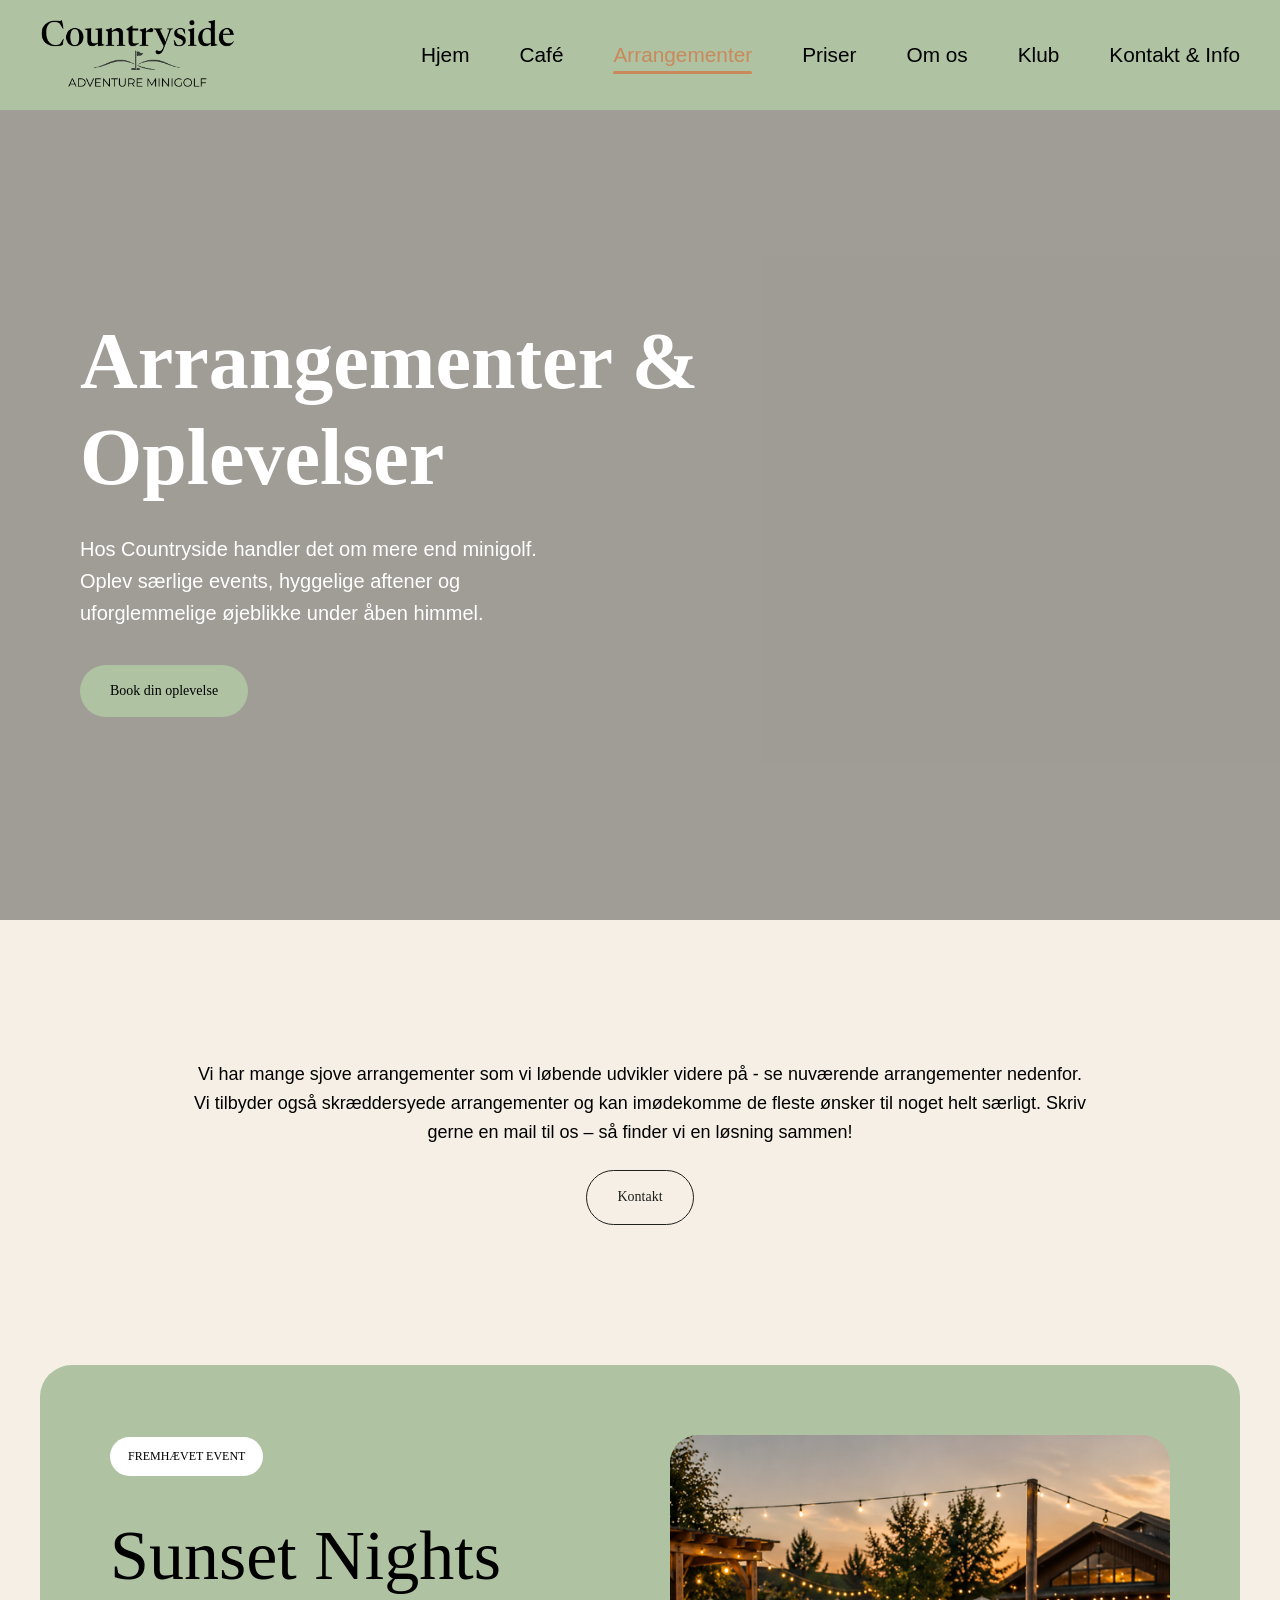
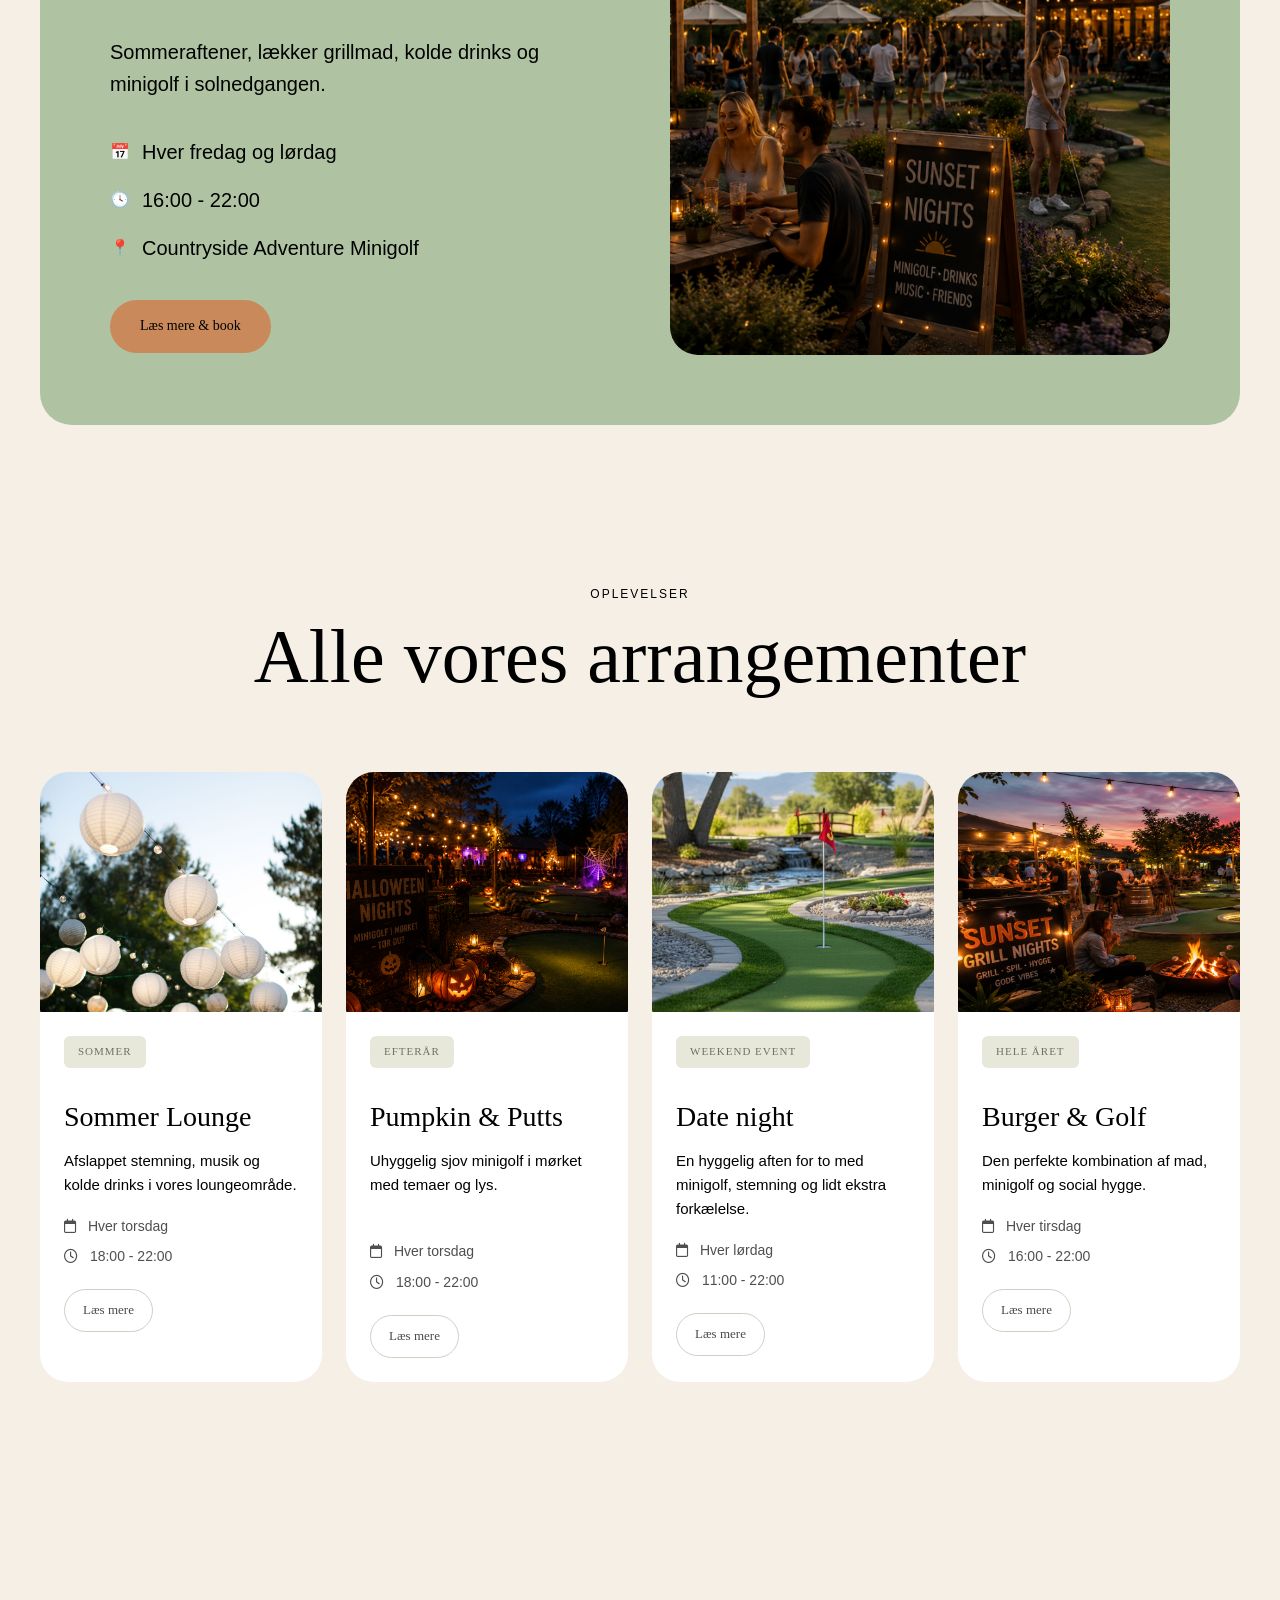
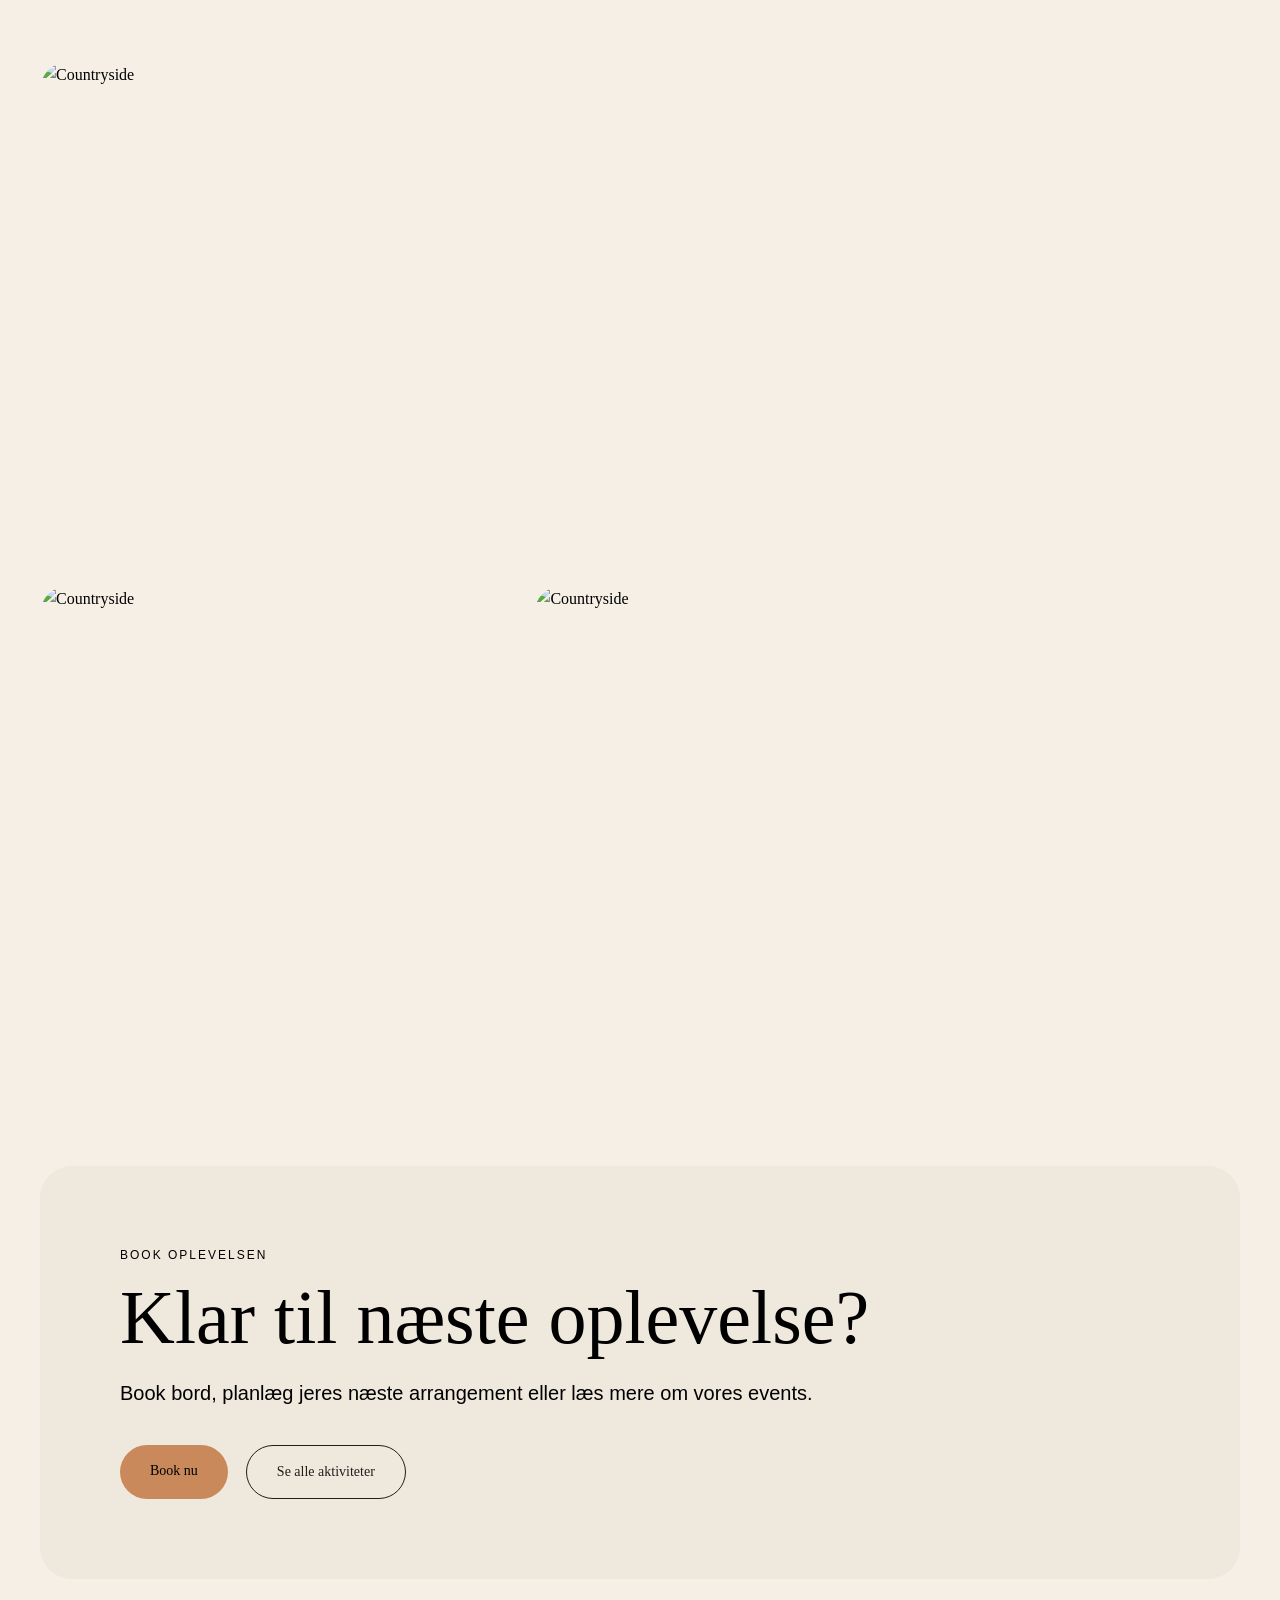
==== arrangementer.html @ be5709c2 "fikset fejl med js" ====
<!DOCTYPE html>
<html lang="da">
<head>
    <meta charset="UTF-8">
    <meta name="viewport" content="width=device-width, initial-scale=1.0">
    <meta name="robots" content="noindex, nofollow">
    <title>Arrangementer</title>

    <link rel="stylesheet" href="style.css">
    <link
            rel="stylesheet"
            href="https://cdnjs.cloudflare.com/ajax/libs/font-awesome/6.5.1/css/all.min.css">

    <link rel="preconnect" href="https://fonts.googleapis.com">
    <link rel="preconnect" href="https://fonts.gstatic.com" crossorigin>
    <link href="https://fonts.googleapis.com/css2?family=Cormorant+Garamond:wght@400;500;600;700&family=Montserrat:wght@300;400;500;600&display=swap" rel="stylesheet">
</head>

<body>

<!-- Header -->
<header class="header">

    <div class="logo">
        <a href="index.html">
            <img src="index-billeder/countrysidelogo.png" alt="logo">
        </a>
    </div>

    <nav class="nav">
        <input type="checkbox" id="menu-toggle">

        <label for="menu-toggle" class="burger">
            <span></span>
            <span></span>
            <span></span>
        </label>

        <ul class="nav-links">
            <li><a href="index.html">Hjem</a></li>
            <li><a href="#">Café</a></li>
            <li><a href="arrangementer.html">Arrangementer</a></li>
            <li><a href="#">Priser</a></li>
            <li><a href="#">Om os</a></li>
            <li><a href="#">Klub</a></li>
            <li><a href="#">Kontakt & Info</a></li>
        </ul>
    </nav>

</header>

<!-- HERO SECTION -->

<section class="hero">

    <div class="overlay"></div>

    <div class="hero-content">


        <h1>
            Arrangementer & <br>
            Oplevelser
        </h1>

        <p>
            Hos Countryside handler det om mere end minigolf. Oplev særlige events, hyggelige aftener og uforglemmelige øjeblikke under åben himmel.
        </p>

        <a href="#" class="primary-btn">
            Book din oplevelse
        </a>

    </div>

</section>

<!--INTRO TEKST - SEKTION-->

<section class="intro">

    <div class="intro-container">

        <p>
            Vi har mange sjove arrangementer som vi løbende udvikler videre på - se nuværende arrangementer nedenfor.

            Vi tilbyder også  skræddersyede arrangementer og kan imødekomme de fleste ønsker til noget helt særligt. Skriv gerne en mail til os – så finder vi en løsning sammen!
        </p>

        <a href="#" class="secondary-btn">
            Kontakt
        </a>

    </div>

</section>

<!--FREMHÆVET EVENT SUNSET NIGHT - SEKTION -->

<section class="featured-event">

    <div class="featured-text">

        <span class="badge">
            FREMHÆVET EVENT
        </span>

        <h2>Sunset Nights</h2>

        <p>
            Sommeraftener, lækker grillmad,
            kolde drinks og minigolf i solnedgangen.
        </p>

        <div class="event-info">

            <div class="info-item">
                <span>📅</span>
                <p>Hver fredag og lørdag</p>
            </div>

            <div class="info-item">
                <span>🕓</span>
                <p>16:00 - 22:00</p>
            </div>

            <div class="info-item">
                <span>📍</span>
                <p>Countryside Adventure Minigolf</p>
            </div>

        </div>

        <a href="#" class="fourth-btn">
            Læs mere & book
        </a>

    </div>


    <div class="featured-image">

        <img src="arrangementer-billeder/Fremhsunsetnightevent%20.png" alt="Sunset Nights">

    </div>

</section>

<!--ALLE VORES ARRANGEMENTER - SEKTION*-->

<section class="events">

    <div class="section-title">

        <p class="small-title">OPLEVELSER</p>

        <h2>
            Alle vores arrangementer
        </h2>

    </div>


    <div class="event-grid">


        <article class="event-card">

            <img src="arrangementer-billeder/Sommerloungeeventcard.png" alt="Sommer Lounge">

            <div class="card-content">

                <span class="event-badge">SOMMER</span>

                <h3>Sommer Lounge</h3>

                <p>
                    Afslappet stemning, musik og kolde drinks i vores loungeområde.
                </p>

                <div class="event-meta">

                    <p>
                        <i class="fa-regular fa-calendar"></i>
                        Hver torsdag
                    </p>

                    <p>
                        <i class="fa-regular fa-clock"></i>
                        18:00 - 22:00
                    </p>

                </div>

                <a href="#">Læs mere</a>

            </div>

        </article>



        <article class="event-card">

            <img src="arrangementer-billeder/Pumpkinandputtseventcard.png" alt="Pumpkin & Putts">

            <div class="card-content">

                <span class="event-badge">EFTERÅR</span>

                <h3>Pumpkin & Putts</h3>

                <p>
                    Uhyggelig sjov minigolf i mørket med temaer og lys.
                </p>

                <br>

                <div class="event-meta">

                    <p>
                        <i class="fa-regular fa-calendar"></i>
                        Hver torsdag
                    </p>

                    <p>
                        <i class="fa-regular fa-clock"></i>
                        18:00 - 22:00
                    </p>

                </div>

                <a href="#">Læs mere</a>

            </div>

        </article>



        <article class="event-card">

            <img src="arrangementer-billeder/Datenighteventcard.png" alt="Date night event">

            <div class="card-content">

                <span class="event-badge">WEEKEND EVENT</span>

                <h3>Date night</h3>

                <p>
                    En hyggelig aften for to med minigolf, stemning og lidt ekstra forkælelse.
                </p>

                <div class="event-meta">

                    <p>
                        <i class="fa-regular fa-calendar"></i>
                        Hver lørdag
                    </p>

                    <p>
                        <i class="fa-regular fa-clock"></i>
                        11:00 - 22:00
                    </p>

                </div>

                <a href="#">Læs mere</a>

            </div>

        </article>



        <article class="event-card">

            <img src="arrangementer-billeder/Burgeroggolfeventcard.png" alt="Burger & Golf">

            <div class="card-content">

                <span class="event-badge">HELE ÅRET</span>

                <h3>Burger & Golf</h3>

                <p>
                    Den perfekte kombination af mad, minigolf og social hygge.
                </p>

                <div class="event-meta">

                    <p>
                        <i class="fa-regular fa-calendar"></i>
                        Hver tirsdag
                    </p>

                    <p>
                        <i class="fa-regular fa-clock"></i>
                        16:00 - 22:00
                    </p>

                </div>

                <a href="#">Læs mere</a>

            </div>

        </article>


    </div>
</section>

<!--LILLE GALLERI MED 3 BILLEDER-->

<section class="gallery">

    <div class="gallery-top">

        <img src="arrangementer-billeder/Lillegallerinretstor.png" alt="Countryside">

    </div>

    <div class="gallery-bottom">

        <img src="arrangementer-billeder/Lillegallerinrtrelille.png" alt="Countryside">

        <img src="arrangementer-billeder/Lillegallerinrtomellem.png" alt="Countryside">

    </div>

</section>

<!--KLAR TIL NÆSTE OPLEVELSE - SEKTION-->

<section class="cta-section">

    <div class="cta-content">

        <p class="small-title">BOOK OPLEVELSEN</p>

        <h2>
            Klar til næste oplevelse?
        </h2>

        <p>
            Book bord, planlæg jeres næste arrangement eller læs mere om vores events.
        </p>

        <div class="cta-buttons">

            <a href="#" class="third-btn">
                Book nu
            </a>

            <a href="#" class="secondary-btn">
                Se alle aktiviteter
            </a>

        </div>

    </div>

</section>



<script src="js.js"></script>
</body>
</html>
---- style.css ----
* {                             /* alle elementer */
    margin: 0;                  /* nulstiller browser-defaults - fx h1 og p har ellers margin */
    padding: 0;                 /* nulstiller browser-defaults */
    box-sizing: border-box;     /* ændrer box-modellen, så width inkluderer padding og border --> gør layout forudsigelige. Konsekvens = man skal selv definere al spacing
                                men gør jeg også*/
}

body{
    background:#F5EFE6;
    color:#000000;
    line-height: 1.6;
}

p{
    font-family:'Manrope', sans-serif;
    font-size:20px;
    font-weight: 400;
}

img{
    width:100%;
    display:block;
}

h1{
    font-family:'DM Serif Display', serif;
    font-size: 64px;
    font-weight:550;
}

h2,
h3{
    font-family:'DM Serif Display', serif;
    font-weight: 500;
}









/* HEADER */

.header {
    background-color: #AFC3A2;
    height: 110px;

    display: flex;
    justify-content: space-between;
    align-items: center;

    padding: 0 40px;
}

/* LOGO */

.logo img {
    height: 70px;
    width: auto;
    display: block;
}

/* NAVIGATION */

.nav-links {
    display: flex;
    gap: 50px;

    list-style: none;
    margin: 0;
    padding: 0;
}

/* LINKS */

.nav-links a {
    position: relative;

    text-decoration: none;
    color: #000;

    font-family: 'Manrope', sans-serif;
    font-size: 1.3rem;
    font-weight: 350;

    transition: color 0.3s ease;
}

/* HOVER */

.nav-links a:hover {
    color: #C9895B;
}

/* AKTIV SIDE */

.nav-links a.active {
    color: #C9895B;
}

/* STREG UNDER AKTIV SIDE */

.nav-links a.active::after {
    content: "";

    position: absolute;
    left: 0;
    bottom: -8px;

    width: 100%;
    height: 3px;

    background-color: #C9895B;
    border-radius: 999px;
}

/* BURGER */

#menu-toggle {
    display: none;
}

.burger {
    display: none;
}








/* Index */

/* HERO VIDEO */

.hero-video {
    position: relative;
    width: 100%;
    height: 80vh;
    overflow: visible;
}

/* VIDEO */

.hero-video video {
    width: 100%;
    height: 100%;
    object-fit: cover;
    display: block;
}

/* MØRKT OVERLAY */

.hero-video::before {
    content: "";
    position: absolute;
    inset: 0;
    background: rgba(0, 0, 0, 0.30);
    z-index: 1;
}

/* TERRACOTTA STREG I BUNDEN */

.hero-video::after {            /* Opretter et usynligt element efter indholdet i .hero-video */
    content: "";                /* Pseudo-elementer virker kun hvis de har content. Her er indholdet tomt (""),
                                fordi vi bare vil bruge elementet som en farvet bjælke. */
    position: absolute;         /* Gør at elementet kan placeres præcist inde i .hero-video. Det virker fordi man har:
                                .hero-video {position: relative;}
                                Så bliver .hero-video referencepunktet */
    left: 0;                    /* Starter helt ude ved venstre kant */
    bottom: 0;                  /* Placerer elementet helt nede i bunden af .hero-video */

    width: 100%;
    height: 12px;

    background-color: #C9895B;
    z-index: 3;
}

/* TEKST PÅ VIDEO */

.hero-text {
    position: absolute;
    top: 45%;               /* Hvor langt fra toppen. 50% ville være midt på videoen */
    left: 50%;              /* Så den er centreret midt på skærmen */
    transform: translate(-50%, -50%);

    text-align: center;
    color: white;
    z-index: 2;

    max-width: 1200px;
   width: 90%;
}

.hero-text h1 {
    font-family: 'DM Serif Display', serif;
    font-size: 4rem;
    margin-bottom: 10px;
}

.hero-text p {
    font-family: 'Manrope', sans-serif;
    font-size: 1.6rem;
    line-height: 1.4;
}

/* CTA KNAPPER */

.hero-cta {
    position: absolute;
    bottom: -35px;
    left: 50%;

    transform: translateX(-50%);

    display: flex;
    gap: 80px;

    z-index: 10;
}

.cta-btn {
    background-color: #C9895B;
    color: black;

    text-decoration: none;

    padding: 15px 60px;

    border-radius: 50px;

    font-family: 'Manrope', sans-serif;
    font-size: 2rem;
    font-weight: 500;
}

.cta-btn:hover {
    background-color: #B8794D;
    transform: translateY(-3px);
}







/* MERE END BARE MINIGOLF */

.index-section1 h1{
    margin-top: 200px;
    margin-left: 100px;
    margin-right: 100px;
}

.index-section1 p{
    margin-left: 100px;
    margin-right: 100px;
    margin-bottom: 30px;

}












/* INDEX FEATURED EVENT */

.index-featured-event {
    background-color: #BDCCB0;

    width: 100%;

    display: flex;
    align-items: center;
    justify-content: space-between;

    gap: 80px;

    padding: 80px 100px;

    margin-top: 200px;
}

/* VENSTRE SIDE */

.index-event-content {
    flex: 1;
    max-width: 550px;
}

.index-event-content h2 {
    font-family: 'DM Serif Display', serif;
    font-size: 4rem;
    margin-bottom: 40px;
}

.index-event-content h3 {
    font-family: 'DM Serif Display', serif;
    font-size: 2.5rem;
    margin-bottom: 20px;
}

.index-event-content p {
    font-family: 'Manrope', sans-serif;
    font-size: 1.5rem;
    line-height: 1.5;
    margin-bottom: 40px;
}

/* INFO LISTE */

.index-event-info {
    list-style: none;
    padding: 0;
    margin-bottom: 50px;
}

.index-event-info li {
    font-family: 'Manrope', sans-serif;
    font-size: 1.3rem;
    margin-bottom: 15px;
}

/* KNAPPER */

.index-event-buttons {
    display: flex;
    gap: 30px;
}

.btn-primary {
    display: inline-block;

    padding: 16px 32px;

    background-color: #C9895B;
    color: black;

    text-decoration: none;
    font-family: 'Manrope', sans-serif;
    font-size: 1.2rem;

    border-radius: 999px;

    transition: transform 0.3s ease;
}

.btn-primary:hover {
    background-color: #B8794D;
    transform: translateY(-3px);
}

/* HØJRE SIDE */

.index-event-image {
    flex: 1;
}

.index-event-image img {
    width: 100%;
    max-width: 700px;

    border-radius: 20px;

    display: block;
}





















/* HERO - SEKTION cecilie - har rykket den herned så index er først*/

.hero{

    height:90vh;

    background-image:url('arrangementer-billeder/arrangementerheropic.png');
    background-size:cover;
    background-position:center;

    position:relative;

    display:flex;
    align-items:center;

    padding:0 80px;
}

.overlay{

    position:absolute;
    inset:0;

    background:rgba(0,0,0,0.35);
}

.hero-content{

    position:relative;
    z-index:2;

    max-width:700px;

    color:white;
}

.eyebrow{

    font-size:12px;
    letter-spacing:2px;

    margin-bottom:18px;
}

.hero h1{

    font-size:80px;

    line-height:1.20;

    margin-bottom:28px;
}

.hero p{

    max-width:480px;

    margin-bottom:36px;
}


/* BUTTONS */

.primary-btn,
.secondary-btn,
.third-btn,
.fourth-btn{

    display:inline-block;

    padding:15px 30px;

    border-radius:999px;

    text-decoration:none;

    transition:0.3s ease;

    font-size:14px;
}

.primary-btn{

    background: #AFC3A2;
    color:black;
}

.secondary-btn{

    border:1px solid #1F1F1B;
    color:#1F1F1B;
}

.third-btn{
    background: #C9895B;
    color:black;
}

.fourth-btn{
    background: #C9895B;
    color:black;
}



/* INTRO TEKST - SEKTION */

.intro{

    padding:140px 20px;
}

.intro-container{

    max-width:900px;

    margin:auto;

    text-align:center;
}

.intro p{

    margin-bottom:24px;

    font-size:18px;
}


/*FREMHÆVET EVENT SUNSET NIGHT - SEKTION */

.featured-event{

    background:#AFC3A2;

    margin:0 40px;

    padding:70px;

    border-radius:32px;

    display:grid;

    grid-template-columns:1fr 1fr;

    gap:60px;

    align-items:center;
}



.badge{

    display:inline-block;

    background:white;

    padding:10px 18px;

    border-radius:999px;

    font-size:12px;

    margin-bottom:24px;
}



.featured-text h2{

    font-size:70px;

    margin-bottom:24px;
}



.event-info{

    margin:36px 0;
}



.info-item{

    display:flex;

    align-items:center;

    gap:12px;

    margin-bottom:16px;
}



.featured-image img{

    width:100%;

    height:520px;

    object-fit:cover;

    border-radius:28px;
}

.events{

    padding:160px 40px;
}



/* OVERSKRIFT */

.section-title{

    text-align:center;

    margin-bottom:80px;
}



.small-title{

    font-size:12px;

    letter-spacing:2px;

    margin-bottom:16px;
}



.section-title h2{

    font-size:76px;

    line-height:0.95;
}



/* GRID */

.event-grid{

    display:grid;

    grid-template-columns:repeat(4,1fr);

    gap:24px;
}



/* CARDS */

.event-card{

    background:white;

    border-radius:28px;

    overflow:hidden;
}



/* BILLEDER */

.event-card img{

    width:100%;

    height:240px;

    object-fit:cover;
}



/* INDHOLD */

.card-content{

    padding:24px;
}



/* BADGES */

.event-badge{

    display:inline-block;

    padding:7px 14px;

    background:#E7E8DA;

    border-radius:6px;

    font-size:11px;

    letter-spacing:1px;

    margin-bottom:18px;

    color:#6E735F;
}



/* TITLER */

.card-content h3{

    font-size:28px;

    line-height:1.1;

    margin:16px 0;
}



/* TEKST */

.card-content p{

    font-size:15px;

    line-height:1.6;

    margin-bottom:18px;
}



/* INFO */

.event-meta{

    margin-bottom:22px;
}



.event-meta p{

    font-size:14px;

    margin-bottom:8px;

    color:#4F4F4F;
}



.event-meta i{

    margin-right:8px;
}



/* KNAP */

.card-content a{

    display:inline-block;

    padding:10px 18px;

    border:1px solid #d3cdc3;

    border-radius:999px;

    text-decoration:none;

    color:#4a4a4a;

    font-size:13px;
}


/*LILLE GALLERI MED 3 BILLEDER*/

.gallery{

    padding:120px 40px;
}

.gallery-top img{

    width:100%;

    height:500px;

    object-fit:cover;

    border-radius:28px;
}

.gallery-bottom{

    display:grid;

    grid-template-columns:0.8fr 1.2fr;

    gap:24px;

    margin-top:24px;
}

.gallery-bottom img{

    width:100%;

    height:320px;

    object-fit:cover;

    border-radius:28px;
}

/* CTA */

.cta-section{

    padding:140px 40px;
}

.cta-content{

    background:#EFE8DD;

    border-radius:32px;

    padding:80px;
}

.cta-content h2{

    font-size:76px;

    line-height:0.95;

    margin-bottom:24px;
}

.cta-buttons{

    display:flex;

    gap:18px;

    margin-top:36px;
}


/* RESPONSIVE */

@media(max-width:1100px){

    .event-grid{

        grid-template-columns:repeat(2,1fr);
    }

    .featured-event{

        grid-template-columns:1fr;
    }

    .hero h1,
    .section-title h2,
    .cta-content h2{

        font-size:60px;
    }

}

@media(max-width:700px){

    .hero{

        padding:0 30px;
    }

    .hero h1,
    .section-title h2,
    .cta-content h2,
    .featured-text h2{

        font-size:44px;
    }

    .event-grid{

        grid-template-columns:1fr;
    }

    .featured-event,
    .cta-content{

        padding:40px 30px;
    }

}
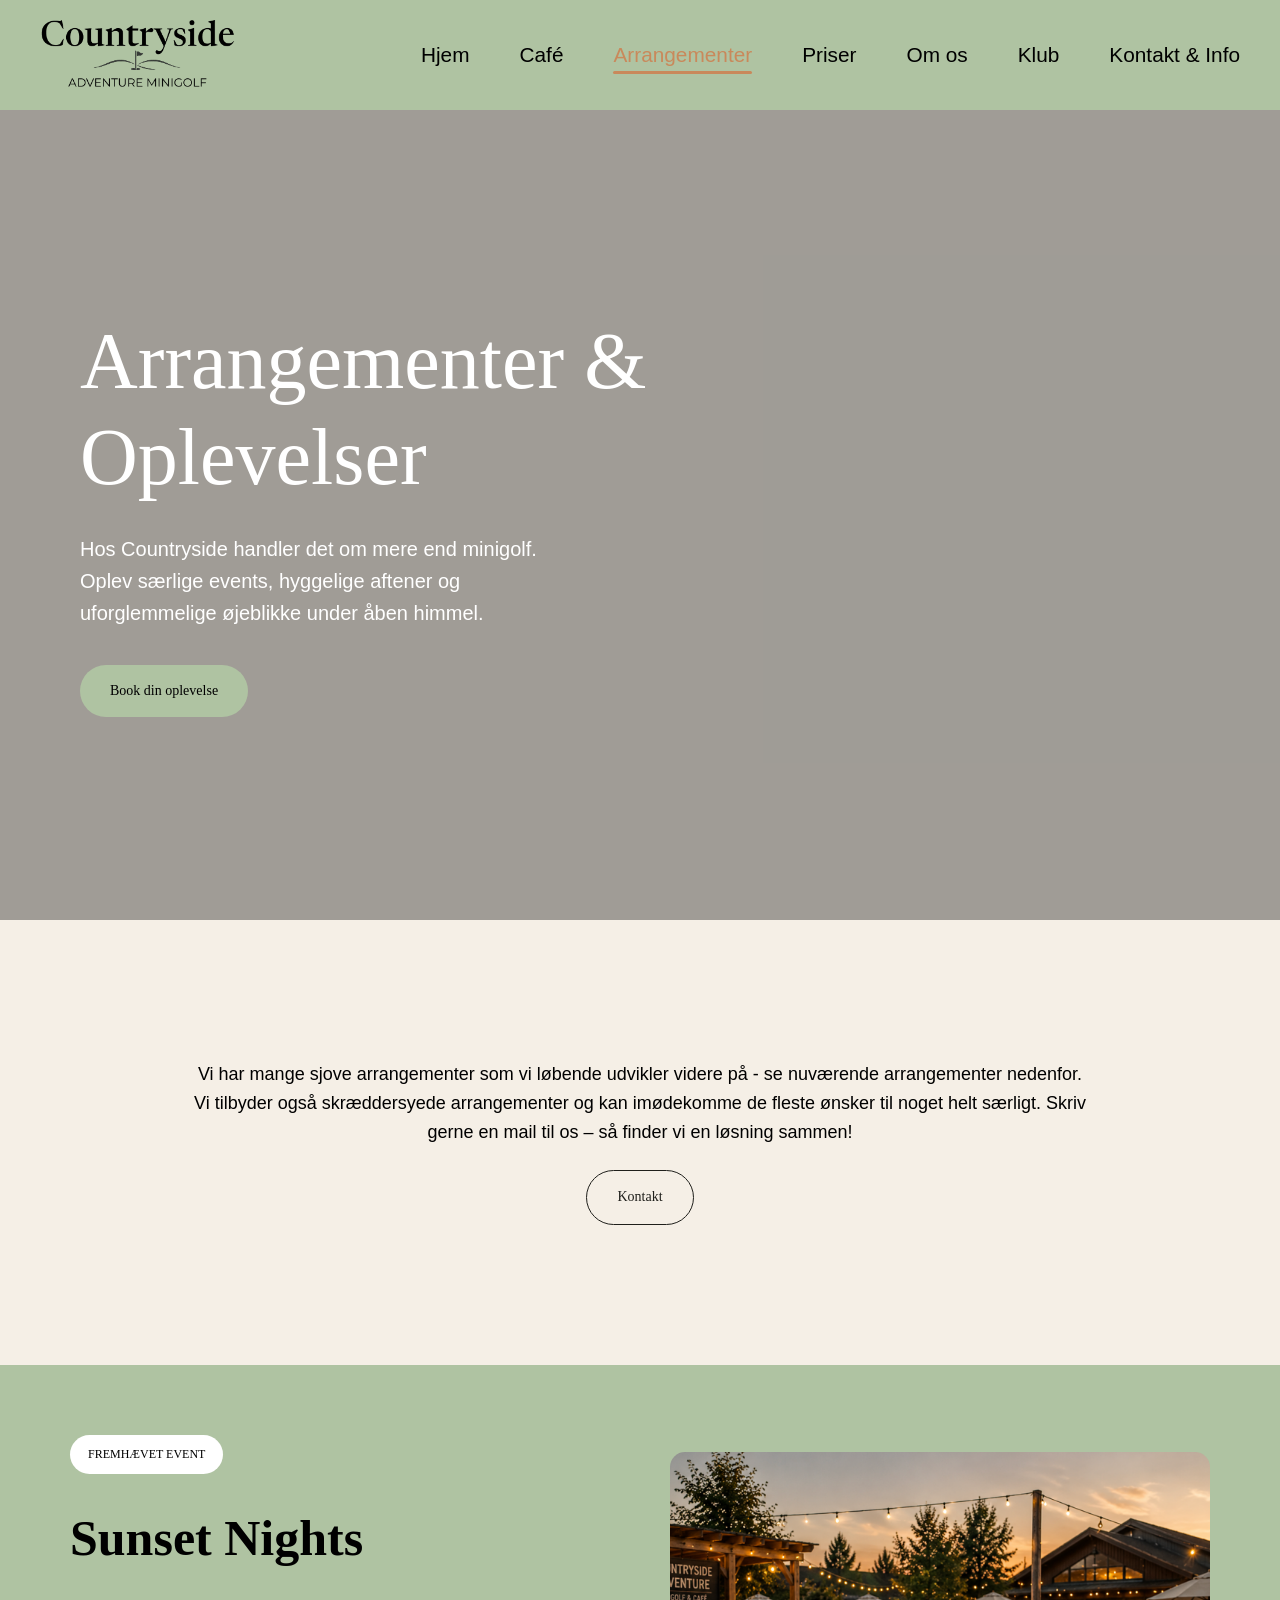
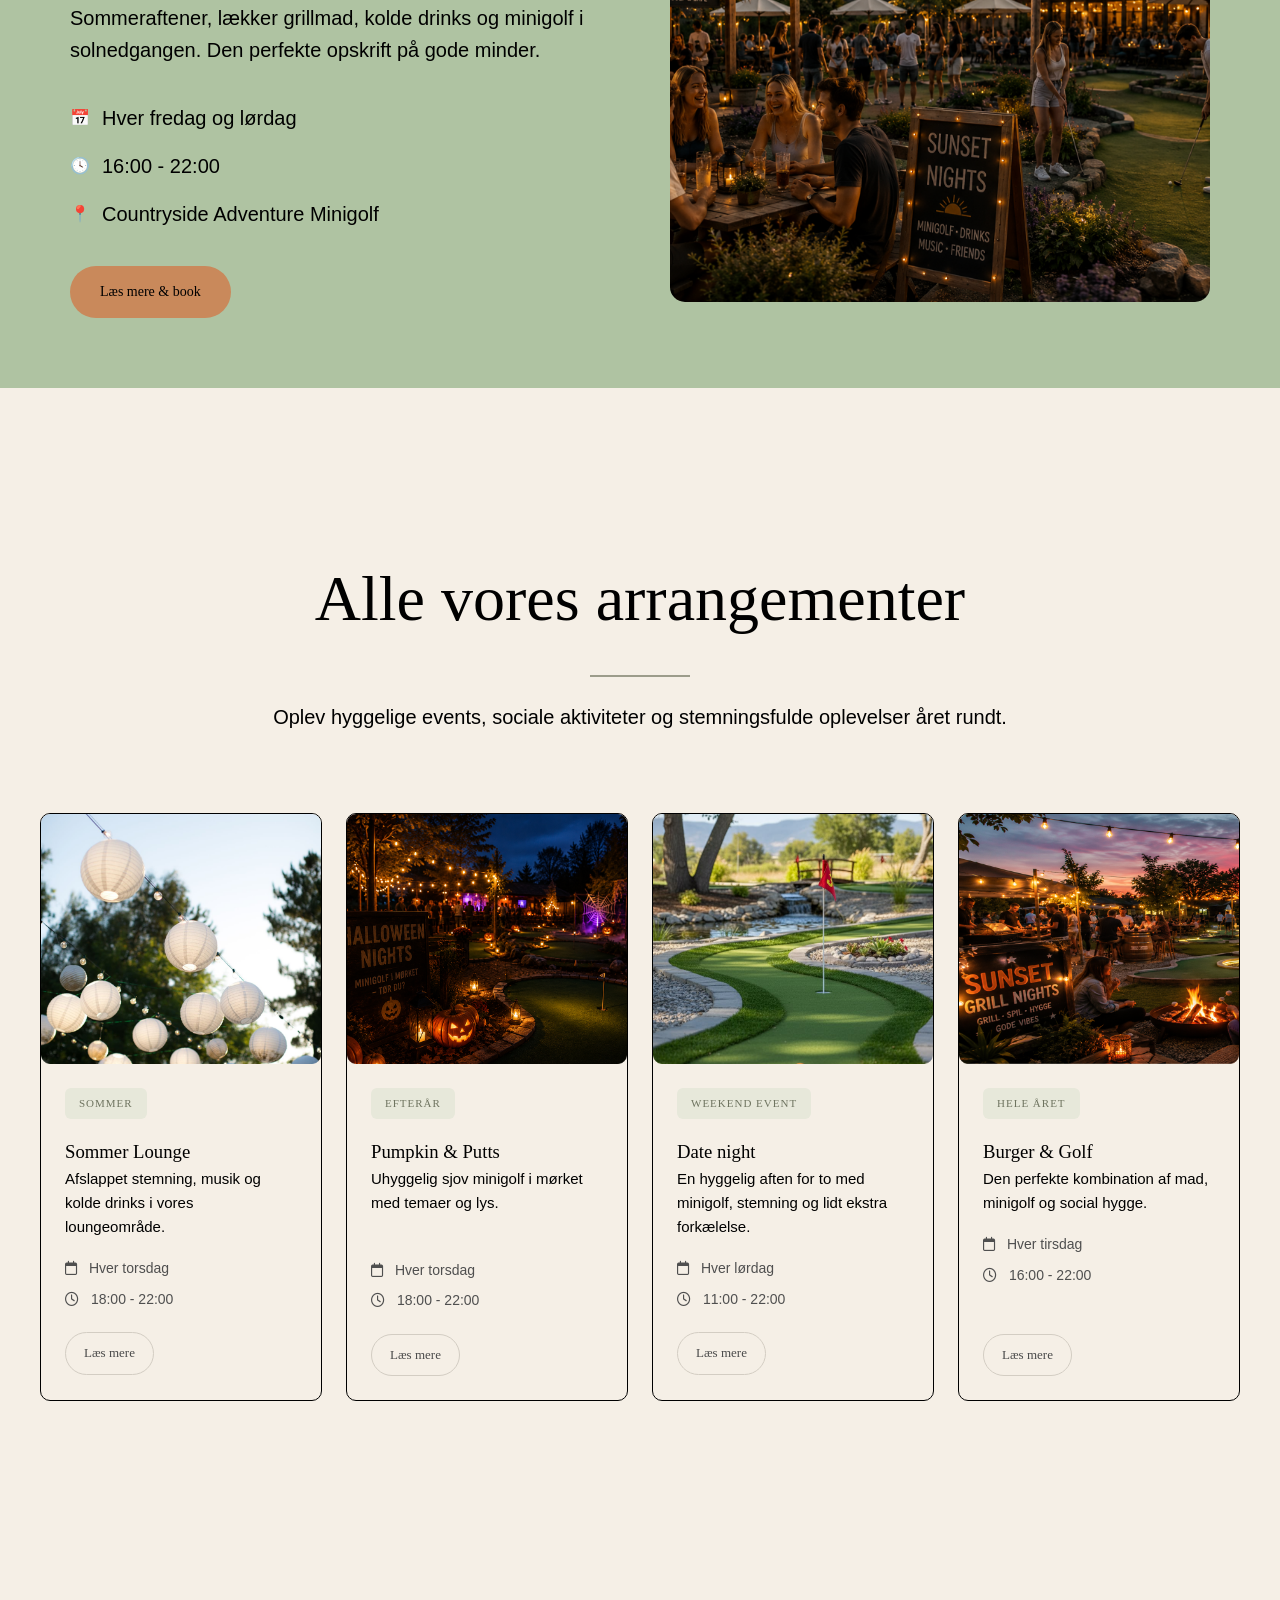
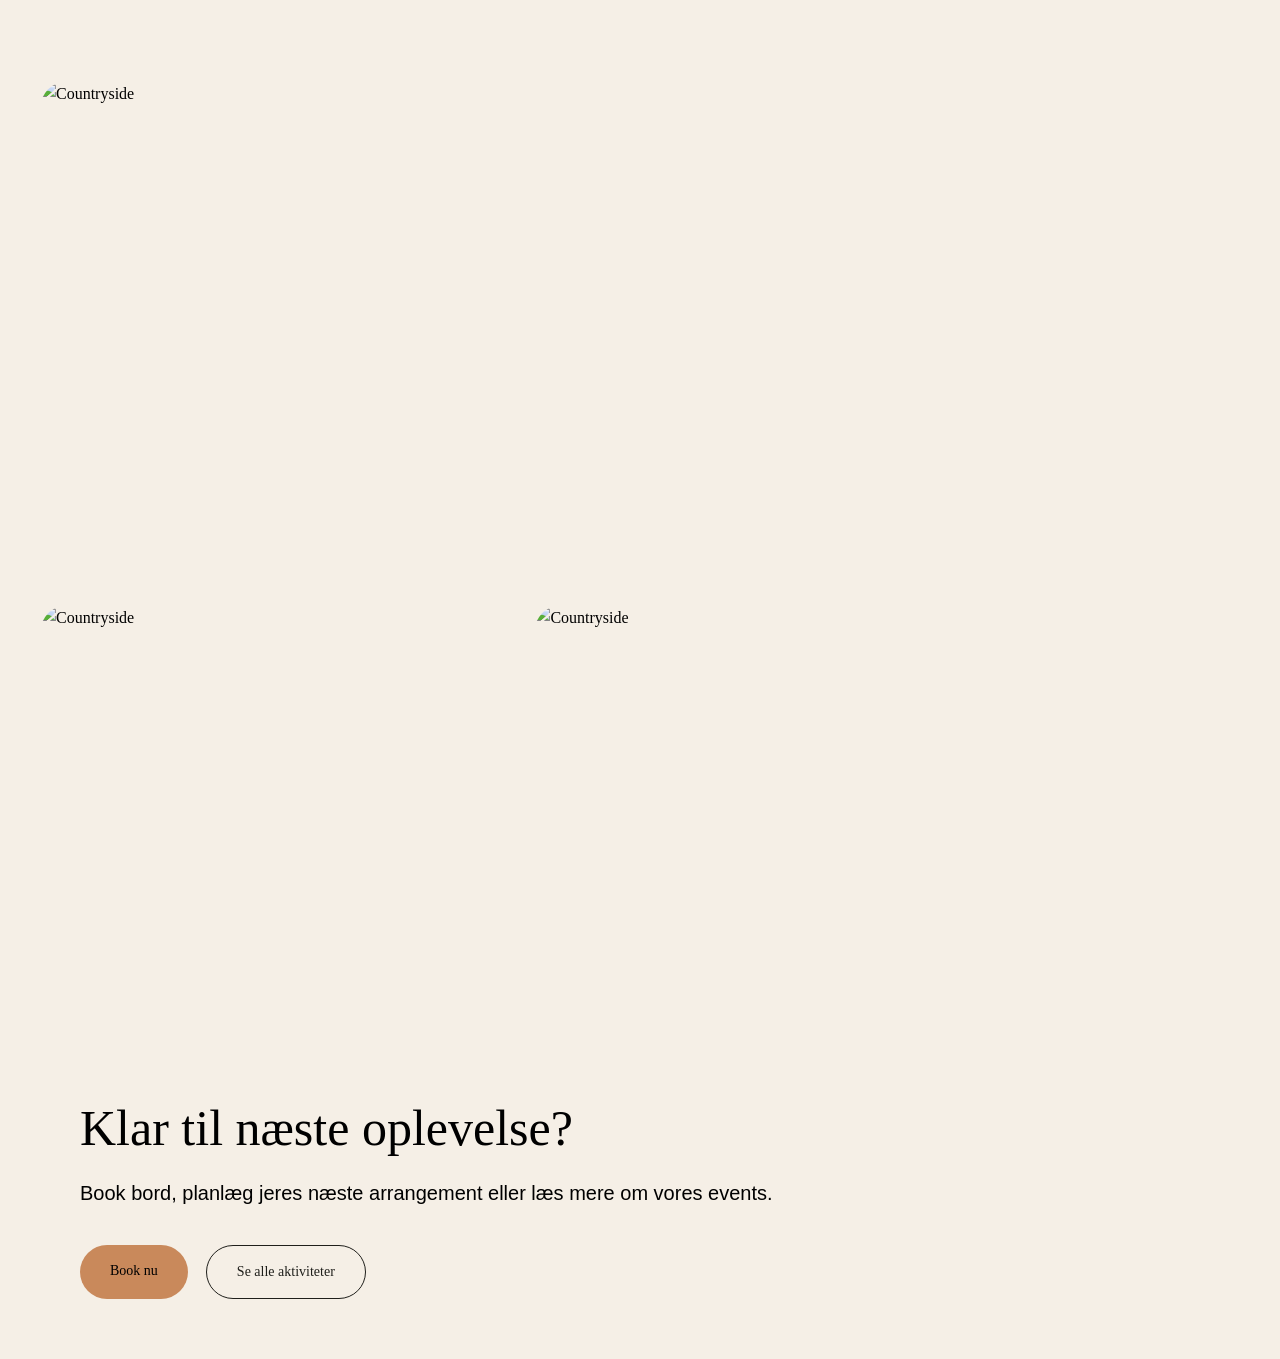
==== commit 40e32436: "Ændret corner radation på billeder og cards. tilpasset sunset night sektion. fjernet noget tekst der" ====
--- a/arrangementer.html
+++ b/arrangementer.html
@@ -105,11 +105,11 @@
             FREMHÆVET EVENT
         </span>
 
-        <h2>Sunset Nights</h2>
+        <h3>Sunset Nights</h3>
 
         <p>
             Sommeraftener, lækker grillmad,
-            kolde drinks og minigolf i solnedgangen.
+            kolde drinks og minigolf i solnedgangen. Den perfekte opskrift på gode minder.
         </p>
 
         <div class="event-info">
@@ -152,14 +152,17 @@
 
     <div class="section-title">
 
-        <p class="small-title">OPLEVELSER</p>
-
         <h2>
             Alle vores arrangementer
         </h2>
 
-    </div>
-
+        <p>Oplev hyggelige events, sociale aktiviteter og stemningsfulde oplevelser året rundt.</p>
+
+    </div>
+
+    <!-- ALLE VORES ARRANGEMENTER CARDS-->
+
+    <!-- SOMMER LOUNGE-->
 
     <div class="event-grid">
 
@@ -198,7 +201,7 @@
 
         </article>
 
-
+        <!-- PUMPKIN AND PUTTS-->
 
         <article class="event-card">
 
@@ -236,7 +239,7 @@
 
         </article>
 
-
+<!-- DATE NIGHT-->
 
         <article class="event-card">
 
@@ -272,7 +275,7 @@
 
         </article>
 
-
+<!-- BURGER AND GOLF-->
 
         <article class="event-card">
 
@@ -301,6 +304,7 @@
                     </p>
 
                 </div>
+                <br>
 
                 <a href="#">Læs mere</a>
 
@@ -337,8 +341,6 @@
 <section class="cta-section">
 
     <div class="cta-content">
-
-        <p class="small-title">BOOK OPLEVELSEN</p>
 
         <h2>
             Klar til næste oplevelse?
--- a/style.css
+++ b/style.css
@@ -33,13 +33,6 @@
     font-family:'DM Serif Display', serif;
     font-weight: 500;
 }
-
-
-
-
-
-
-
 
 
 /* HEADER */
@@ -236,7 +229,7 @@
     border-radius: 50px;
 
     font-family: 'Manrope', sans-serif;
-    font-size: 2rem;
+    font-size: 1.8rem;
     font-weight: 500;
 }
 
@@ -257,13 +250,13 @@
     margin-top: 200px;
     margin-left: 100px;
     margin-right: 100px;
+    line-height: 110px;
 }
 
 .index-section1 p{
     margin-left: 100px;
     margin-right: 100px;
     margin-bottom: 30px;
-
 }
 
 
@@ -304,19 +297,21 @@
 
 .index-event-content h2 {
     font-family: 'DM Serif Display', serif;
-    font-size: 4rem;
-    margin-bottom: 40px;
+    font-size: 64px;
+    margin-bottom: 20px;
+    font-weight: 500;
 }
 
 .index-event-content h3 {
     font-family: 'DM Serif Display', serif;
-    font-size: 2.5rem;
+    font-size: 40px;
     margin-bottom: 20px;
+    font-weight: 510;
 }
 
 .index-event-content p {
     font-family: 'Manrope', sans-serif;
-    font-size: 1.5rem;
+    font-size: 25px;
     line-height: 1.5;
     margin-bottom: 40px;
 }
@@ -331,7 +326,7 @@
 
 .index-event-info li {
     font-family: 'Manrope', sans-serif;
-    font-size: 1.3rem;
+    font-size: 20px;
     margin-bottom: 15px;
 }
 
@@ -372,7 +367,6 @@
 
 .index-event-image img {
     width: 100%;
-    max-width: 700px;
 
     border-radius: 20px;
 
@@ -390,6 +384,97 @@
 
 
 
+/* SECTION 2 - INFO OM DEM */
+
+.owners-section {
+    padding: 200px 100px;
+    background-color: #F5EFE6;
+}
+
+.owners-section h1 {
+    font-size: 5rem;
+    margin-bottom: 30px;
+    line-height: 1.1;
+}
+
+.owners-wrapper {
+    display: flex;
+    justify-content: space-between;
+    align-items: center;
+    gap: 80px;
+}
+
+/* VENSTRE SIDE */
+
+.owners-content {
+    flex: 1;
+    max-width: 600px;
+}
+
+.owners-content p {
+    font-family: 'Manrope', sans-serif;
+    font-size: 20px;
+    margin-bottom: 30px;
+}
+
+/* KNAPPER */
+
+.owners-buttons {
+    display: flex;
+    flex-direction: column;
+    gap: 30px;
+    margin-top: 60px;
+}
+
+.btn-primary {
+    display: inline-block;
+    width: fit-content;
+
+    padding: 18px 40px;
+
+    background-color: #C9895B;
+    color: #000;
+
+    text-decoration: none;
+    font-family: 'Manrope', sans-serif;
+    font-weight: 600;
+
+    border-radius: 999px;
+
+    transition: all 0.3s ease;
+}
+
+.btn-primary:hover {
+    transform: translateY(-3px);
+}
+
+/* HØJRE SIDE */
+
+.owners-images {
+    display: flex;
+    gap: 0;
+    flex-shrink: 0;
+}
+
+.owners-images img {
+    width: 330px;
+    height: 520px;
+
+    object-fit: cover;
+    display: block;
+}
+
+
+
+
+
+
+
+
+
+
+
+
 
 
 
@@ -400,6 +485,7 @@
 
 
 /* HERO - SEKTION cecilie - har rykket den herned så index er først*/
+/*ARRANGEMENTER SIDE*/
 
 .hero{
 
@@ -446,6 +532,7 @@
 .hero h1{
 
     font-size:80px;
+    font-weight: 400;
 
     line-height:1.20;
 
@@ -492,16 +579,13 @@
     color:#1F1F1B;
 }
 
-.third-btn{
+.third-btn,
+.fourth-btn
+{
     background: #C9895B;
     color:black;
 }
 
-.fourth-btn{
-    background: #C9895B;
-    color:black;
-}
-
 
 
 /* INTRO TEKST - SEKTION */
@@ -534,11 +618,11 @@
 
     background:#AFC3A2;
 
-    margin:0 40px;
+    margin:0px;
 
     padding:70px;
 
-    border-radius:32px;
+    border-radius:0px; /*sat helt ud til siderne = 0*/
 
     display:grid;
 
@@ -550,6 +634,7 @@
 }
 
 
+/*LILLE BOKS - FREMHÆVET EVENT */
 
 .badge{
 
@@ -567,10 +652,12 @@
 }
 
 
-
-.featured-text h2{
-
-    font-size:70px;
+/*SUNSET NIGHT TITEL*/
+
+.featured-text h3{
+
+    font-size:50px;
+    font-weight:550;
 
     margin-bottom:24px;
 }
@@ -597,258 +684,257 @@
 
 
 
+/*Sunset night billedet (fremhævet event)*/
+
 .featured-image img{
 
     width:100%;
 
-    height:520px;
+    height:450px;
 
     object-fit:cover;
 
+    border-radius:15px;
+}
+
+.events{
+
+    padding:160px 40px; /*AFSTAND MELLEM EVENTS*/
+}
+
+
+
+/*ALLE VORES ARRANGEMENTER OVERSKRIFT*/
+
+.section-title{
+
+    text-align:center;
+
+    margin-bottom:80px;
+}
+
+.section-title h2{
+
+    font-size:64px;
+}
+
+.section-title h2::after{
+
+    content:"";
+
+    display:block;
+
+    width:100px;
+
+    height:2px;
+
+    background:#9C9C8B;
+
+    margin:24px auto;
+}
+
+/* GRID */
+
+.event-grid{
+
+    display:grid;
+
+    grid-template-columns:repeat(4,1fr);
+
+    gap:24px;
+}
+
+
+
+/* ALLE ARRANGEMENTER 4 CARDS */
+
+.event-card{
+
+    background: #f5efe6;
+
+    border-radius:10px;
+    border:1px solid black;
+
+    overflow:hidden;
+}
+
+
+
+/* ALLE ARRANGEMENTER 4 BILLEDER*/
+
+.event-card img{
+
+    width:100%;
+
+    height:250px;
+
+    object-fit:cover;
+}
+
+
+
+/* CARD INDHOLD */
+
+.card-content{
+
+    padding:24px;
+}
+
+
+
+/* ALLE ARRANGEMENTER 4 ÅRSTIDER BOKS */
+
+.event-badge{
+
+    display:inline-block;
+
+    padding:7px 14px;
+
+    background:#E7E8DA;
+
+    border-radius:6px;
+
+    font-size:11px;
+
+    letter-spacing:1px;
+
+    margin-bottom:18px;
+
+    color:#6E735F;
+}
+
+
+
+/* TITLER BADGES*/
+
+.card-content h4{
+
+    font-size:28px;
+
+    line-height:1.1;
+
+    margin:16px 0;
+}
+
+
+
+/* TEKST BADGES*/
+
+.card-content p{
+
+    font-size:15px;
+
+    line-height:1.6;
+
+    margin-bottom:18px;
+}
+
+
+
+/* INFO*/
+
+.event-meta{
+
+    margin-bottom:22px;
+}
+
+
+
+.event-meta p{
+
+    font-size:14px;
+
+    margin-bottom:8px;
+
+    color:#4F4F4F;
+}
+
+
+
+.event-meta i{
+
+    margin-right:8px;
+}
+
+
+
+/* LÆS MERE KNAP NEDERST I BADGES */
+
+.card-content a{
+
+    display:inline-block;
+
+    padding:10px 18px;
+
+    border:1px solid #d3cdc3;
+
+    border-radius:999px;
+
+    text-decoration:none;
+
+    color:#4a4a4a;
+
+    font-size:13px;
+}
+
+
+/*LILLE GALLERI MED 3 BILLEDER*/
+
+.gallery{
+
+    padding:120px 40px;
+}
+
+.gallery-top img{
+
+    width:100%;
+
+    height:500px;
+
+    object-fit:cover;
+
     border-radius:28px;
 }
 
-.events{
-
-    padding:160px 40px;
-}
-
-
-
-/* OVERSKRIFT */
-
-.section-title{
-
-    text-align:center;
-
-    margin-bottom:80px;
-}
-
-
-
-.small-title{
-
-    font-size:12px;
-
-    letter-spacing:2px;
-
-    margin-bottom:16px;
-}
-
-
-
-.section-title h2{
-
-    font-size:76px;
-
-    line-height:0.95;
-}
-
-
-
-/* GRID */
-
-.event-grid{
+.gallery-bottom{
 
     display:grid;
 
-    grid-template-columns:repeat(4,1fr);
+    grid-template-columns:0.8fr 1.2fr;
 
     gap:24px;
-}
-
-
-
-/* CARDS */
-
-.event-card{
-
-    background:white;
+
+    margin-top:24px;
+}
+
+.gallery-bottom img{
+
+    width:100%;
+
+    height:320px;
+
+    object-fit:cover;
 
     border-radius:28px;
-
-    overflow:hidden;
-}
-
-
-
-/* BILLEDER */
-
-.event-card img{
-
-    width:100%;
-
-    height:240px;
-
-    object-fit:cover;
-}
-
-
-
-/* INDHOLD */
-
-.card-content{
-
-    padding:24px;
-}
-
-
-
-/* BADGES */
-
-.event-badge{
-
-    display:inline-block;
-
-    padding:7px 14px;
-
-    background:#E7E8DA;
-
-    border-radius:6px;
-
-    font-size:11px;
-
-    letter-spacing:1px;
-
-    margin-bottom:18px;
-
-    color:#6E735F;
-}
-
-
-
-/* TITLER */
-
-.card-content h3{
-
-    font-size:28px;
-
-    line-height:1.1;
-
-    margin:16px 0;
-}
-
-
-
-/* TEKST */
-
-.card-content p{
-
-    font-size:15px;
-
-    line-height:1.6;
-
-    margin-bottom:18px;
-}
-
-
-
-/* INFO */
-
-.event-meta{
-
-    margin-bottom:22px;
-}
-
-
-
-.event-meta p{
-
-    font-size:14px;
-
-    margin-bottom:8px;
-
-    color:#4F4F4F;
-}
-
-
-
-.event-meta i{
-
-    margin-right:8px;
-}
-
-
-
-/* KNAP */
-
-.card-content a{
-
-    display:inline-block;
-
-    padding:10px 18px;
-
-    border:1px solid #d3cdc3;
-
-    border-radius:999px;
-
-    text-decoration:none;
-
-    color:#4a4a4a;
-
-    font-size:13px;
-}
-
-
-/*LILLE GALLERI MED 3 BILLEDER*/
-
-.gallery{
-
-    padding:120px 40px;
-}
-
-.gallery-top img{
-
-    width:100%;
-
-    height:500px;
-
-    object-fit:cover;
-
-    border-radius:28px;
-}
-
-.gallery-bottom{
-
-    display:grid;
-
-    grid-template-columns:0.8fr 1.2fr;
-
-    gap:24px;
-
-    margin-top:24px;
-}
-
-.gallery-bottom img{
-
-    width:100%;
-
-    height:320px;
-
-    object-fit:cover;
-
-    border-radius:28px;
-}
-
+}
+
+/*KLAR TIL NÆSTE OPLEVELSE - SEKTION*/
 /* CTA */
 
+
 .cta-section{
 
-    padding:140px 40px;
+    padding:20px 40px;
 }
 
 .cta-content{
 
-    background:#EFE8DD;
-
-    border-radius:32px;
-
-    padding:80px;
+    padding:40px;
 }
 
 .cta-content h2{
 
-    font-size:76px;
+    font-size:50px; /*KLAR TIL NÆSTE OPLEVELSE TITEL*/
 
     line-height:0.95;
 
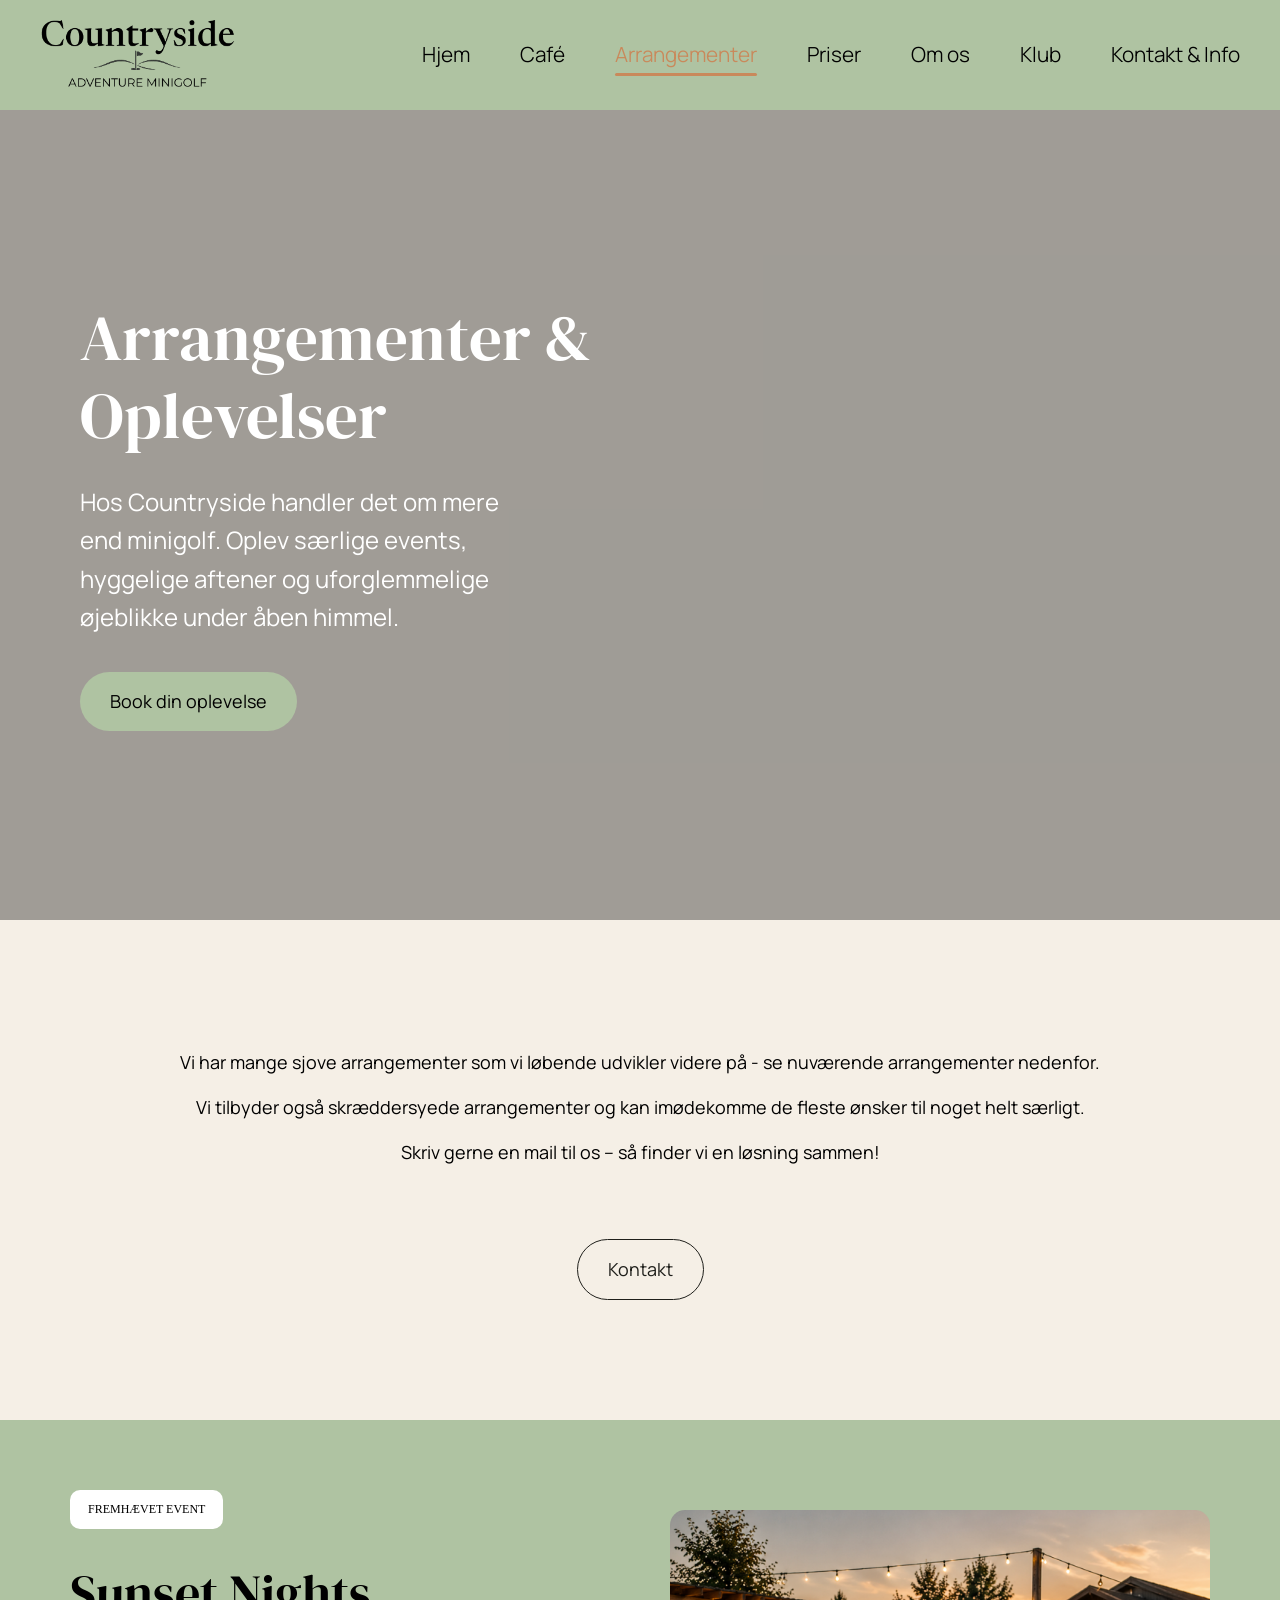
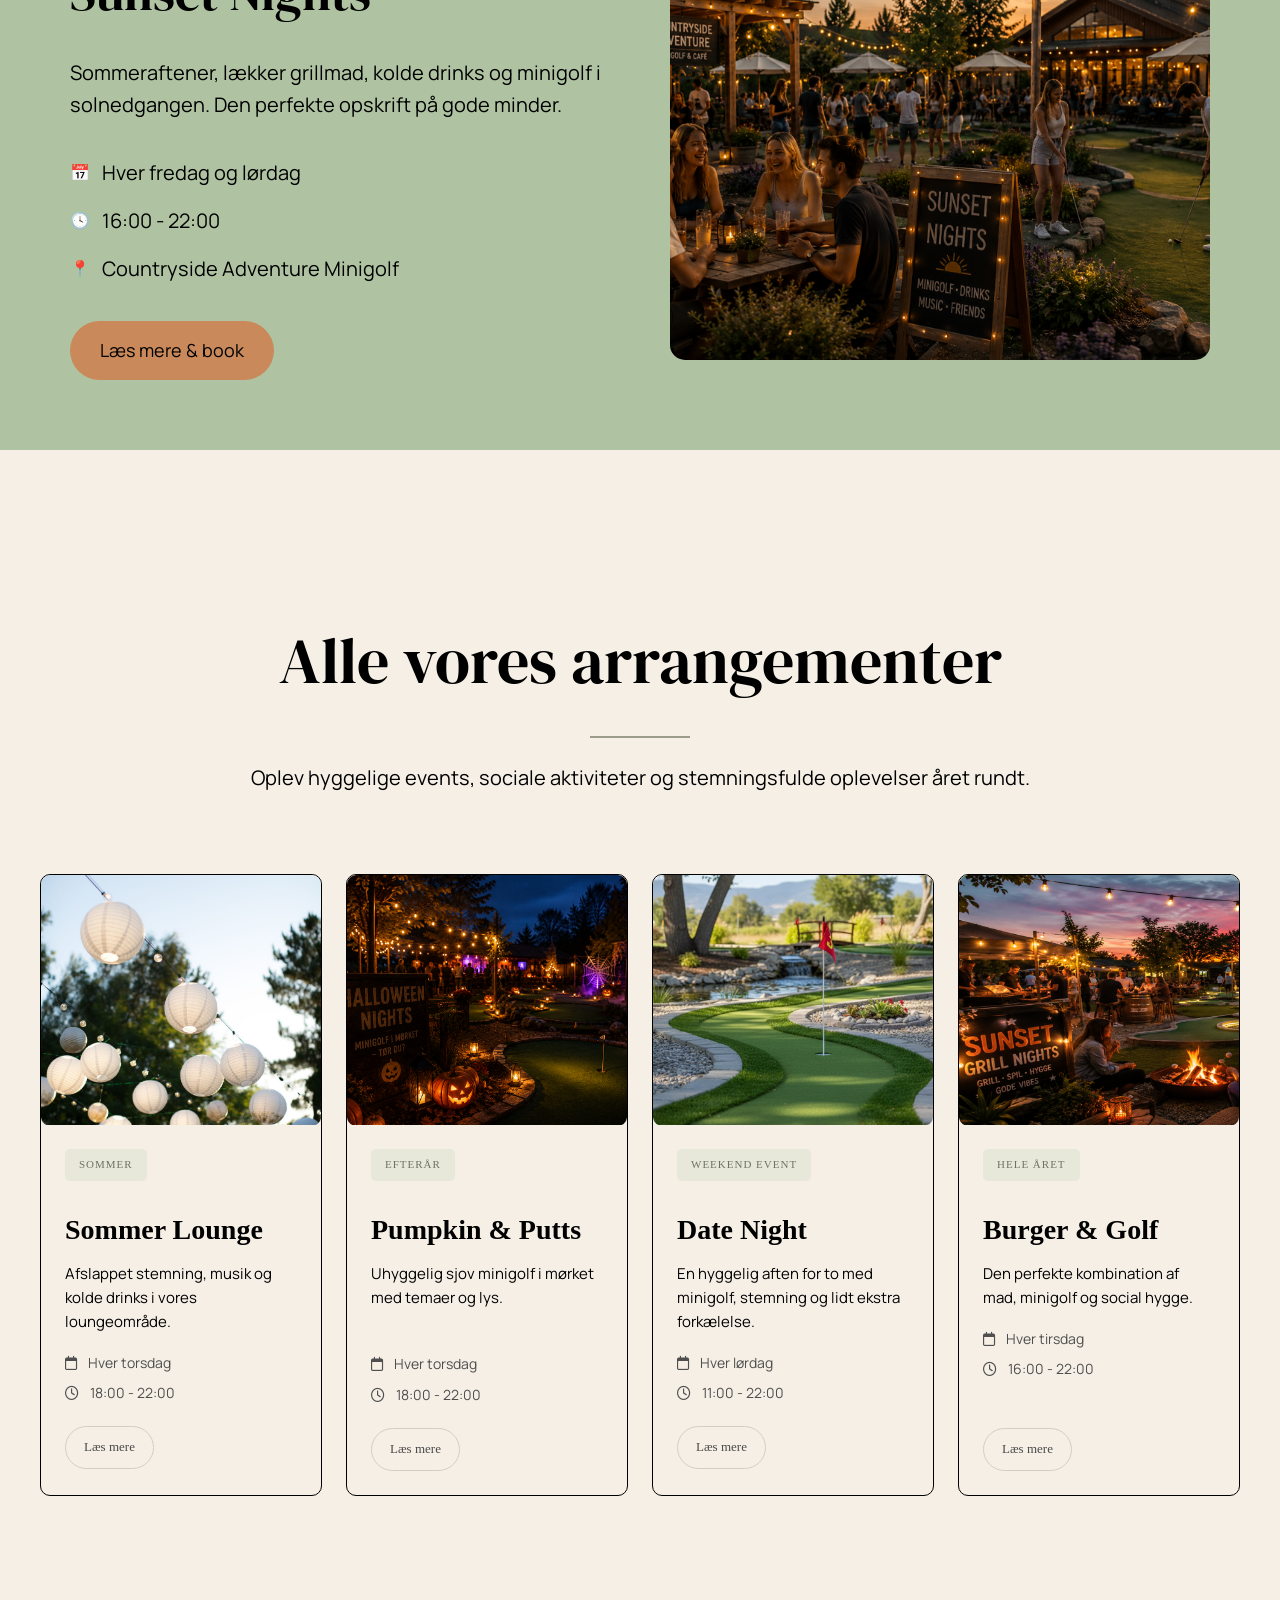
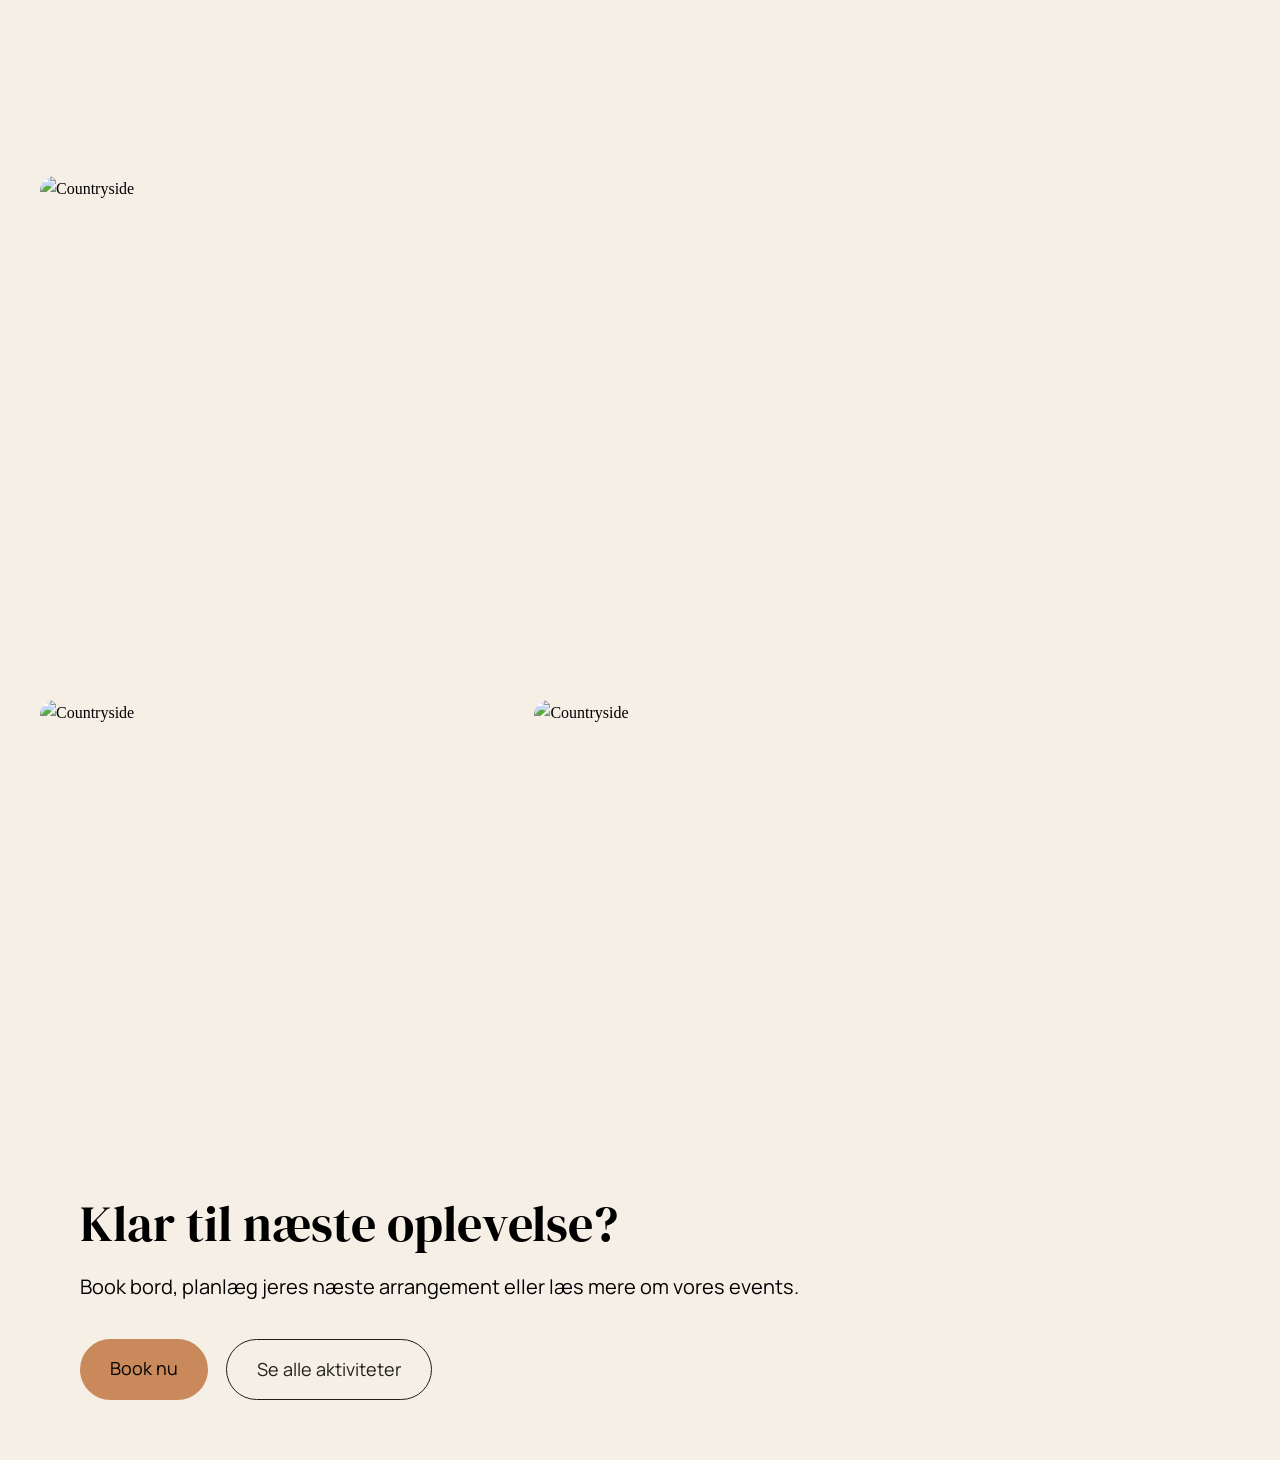
==== commit cc6b275e: "ændret afstand på sektion og knap og tekst på knapper." ====
--- a/arrangementer.html
+++ b/arrangementer.html
@@ -13,7 +13,8 @@
 
     <link rel="preconnect" href="https://fonts.googleapis.com">
     <link rel="preconnect" href="https://fonts.gstatic.com" crossorigin>
-    <link href="https://fonts.googleapis.com/css2?family=Cormorant+Garamond:wght@400;500;600;700&family=Montserrat:wght@300;400;500;600&display=swap" rel="stylesheet">
+
+    <link href="https://fonts.googleapis.com/css2?family=DM+Serif+Display&family=Manrope:wght@300;400;500;600;700&display=swap" rel="stylesheet">
 </head>
 
 <body>
@@ -83,8 +84,10 @@
 
         <p>
             Vi har mange sjove arrangementer som vi løbende udvikler videre på - se nuværende arrangementer nedenfor.
-
-            Vi tilbyder også  skræddersyede arrangementer og kan imødekomme de fleste ønsker til noget helt særligt. Skriv gerne en mail til os – så finder vi en løsning sammen!
+            <br>
+            Vi tilbyder også skræddersyede arrangementer og kan imødekomme de fleste ønsker til noget helt særligt.
+            <br>
+            Skriv gerne en mail til os – så finder vi en løsning sammen!
         </p>
 
         <a href="#" class="secondary-btn">
@@ -175,7 +178,7 @@
 
                 <span class="event-badge">SOMMER</span>
 
-                <h3>Sommer Lounge</h3>
+                <h4>Sommer Lounge</h4>
 
                 <p>
                     Afslappet stemning, musik og kolde drinks i vores loungeområde.
@@ -211,7 +214,7 @@
 
                 <span class="event-badge">EFTERÅR</span>
 
-                <h3>Pumpkin & Putts</h3>
+                <h4>Pumpkin & Putts</h4>
 
                 <p>
                     Uhyggelig sjov minigolf i mørket med temaer og lys.
@@ -249,7 +252,7 @@
 
                 <span class="event-badge">WEEKEND EVENT</span>
 
-                <h3>Date night</h3>
+                <h4>Date Night</h4>
 
                 <p>
                     En hyggelig aften for to med minigolf, stemning og lidt ekstra forkælelse.
@@ -285,7 +288,7 @@
 
                 <span class="event-badge">HELE ÅRET</span>
 
-                <h3>Burger & Golf</h3>
+                <h4>Burger & Golf</h4>
 
                 <p>
                     Den perfekte kombination af mad, minigolf og social hygge.
@@ -342,9 +345,9 @@
 
     <div class="cta-content">
 
-        <h2>
+        <h3>
             Klar til næste oplevelse?
-        </h2>
+        </h3>
 
         <p>
             Book bord, planlæg jeres næste arrangement eller læs mere om vores events.
--- a/style.css
+++ b/style.css
@@ -234,7 +234,7 @@
 }
 
 .cta-btn:hover {
-    background-color: #B8794D;
+    background-color: #C9895B;
     transform: translateY(-3px);
 }
 
@@ -355,7 +355,7 @@
 }
 
 .btn-primary:hover {
-    background-color: #B8794D;
+    background-color: #C9895B;
     transform: translateY(-3px);
 }
 
@@ -485,6 +485,7 @@
 
 
 /* HERO - SEKTION cecilie - har rykket den herned så index er først*/
+
 /*ARRANGEMENTER SIDE*/
 
 .hero{
@@ -531,8 +532,7 @@
 
 .hero h1{
 
-    font-size:80px;
-    font-weight: 400;
+    font-size:65px;
 
     line-height:1.20;
 
@@ -541,9 +541,12 @@
 
 .hero p{
 
-    max-width:480px;
+    max-width:450px;
+    font-size:24px;
 
     margin-bottom:36px;
+
+
 }
 
 
@@ -564,26 +567,31 @@
 
     transition:0.3s ease;
 
-    font-size:14px;
+    font-size:16px;
+
+    font-family: 'Manrope', sans-serif;
 }
 
 .primary-btn{
 
     background: #AFC3A2;
     color:black;
+    font-size:18px;
 }
 
 .secondary-btn{
 
     border:1px solid #1F1F1B;
     color:#1F1F1B;
+    font-size:18px;
 }
 
 .third-btn,
 .fourth-btn
 {
-    background: #C9895B;
+    background: #c9895b;
     color:black;
+    font-size:18px;
 }
 
 
@@ -592,12 +600,12 @@
 
 .intro{
 
-    padding:140px 20px;
+    padding:120px 20px;
 }
 
 .intro-container{
 
-    max-width:900px;
+    max-width:1010px;
 
     margin:auto;
 
@@ -606,11 +614,22 @@
 
 .intro p{
 
+    font-family:'Manrope', sans-serif;
+
+    font-size:18px;
+
     margin-bottom:24px;
 
-    font-size:18px;
-}
-
+    letter-spacing:0,5px;
+
+    line-height:2.5;
+}
+/* SÆT DEN HERUNDER */
+
+.intro .secondary-btn{
+
+    margin-top:40px;
+}
 
 /*FREMHÆVET EVENT SUNSET NIGHT - SEKTION */
 
@@ -644,7 +663,7 @@
 
     padding:10px 18px;
 
-    border-radius:999px;
+    border-radius:10px;
 
     font-size:12px;
 
@@ -657,7 +676,7 @@
 .featured-text h3{
 
     font-size:50px;
-    font-weight:550;
+    font-weight:50;
 
     margin-bottom:24px;
 }
@@ -684,7 +703,7 @@
 
 
 
-/*Sunset night billedet (fremhævet event)*/
+/*SUNSET NIGHT BILLEDE (FREMHÆVET EVENT)*/
 
 .featured-image img{
 
@@ -792,7 +811,7 @@
 
     background:#E7E8DA;
 
-    border-radius:6px;
+    border-radius:5px;
 
     font-size:11px;
 
@@ -831,7 +850,7 @@
 
 
 
-/* INFO*/
+/* INFO I CARD*/
 
 .event-meta{
 
@@ -893,7 +912,7 @@
 
     object-fit:cover;
 
-    border-radius:28px;
+    border-radius:15px;
 }
 
 .gallery-bottom{
@@ -915,7 +934,7 @@
 
     object-fit:cover;
 
-    border-radius:28px;
+    border-radius:15px;
 }
 
 /*KLAR TIL NÆSTE OPLEVELSE - SEKTION*/
@@ -932,7 +951,7 @@
     padding:40px;
 }
 
-.cta-content h2{
+.cta-content h3{
 
     font-size:50px; /*KLAR TIL NÆSTE OPLEVELSE TITEL*/
 
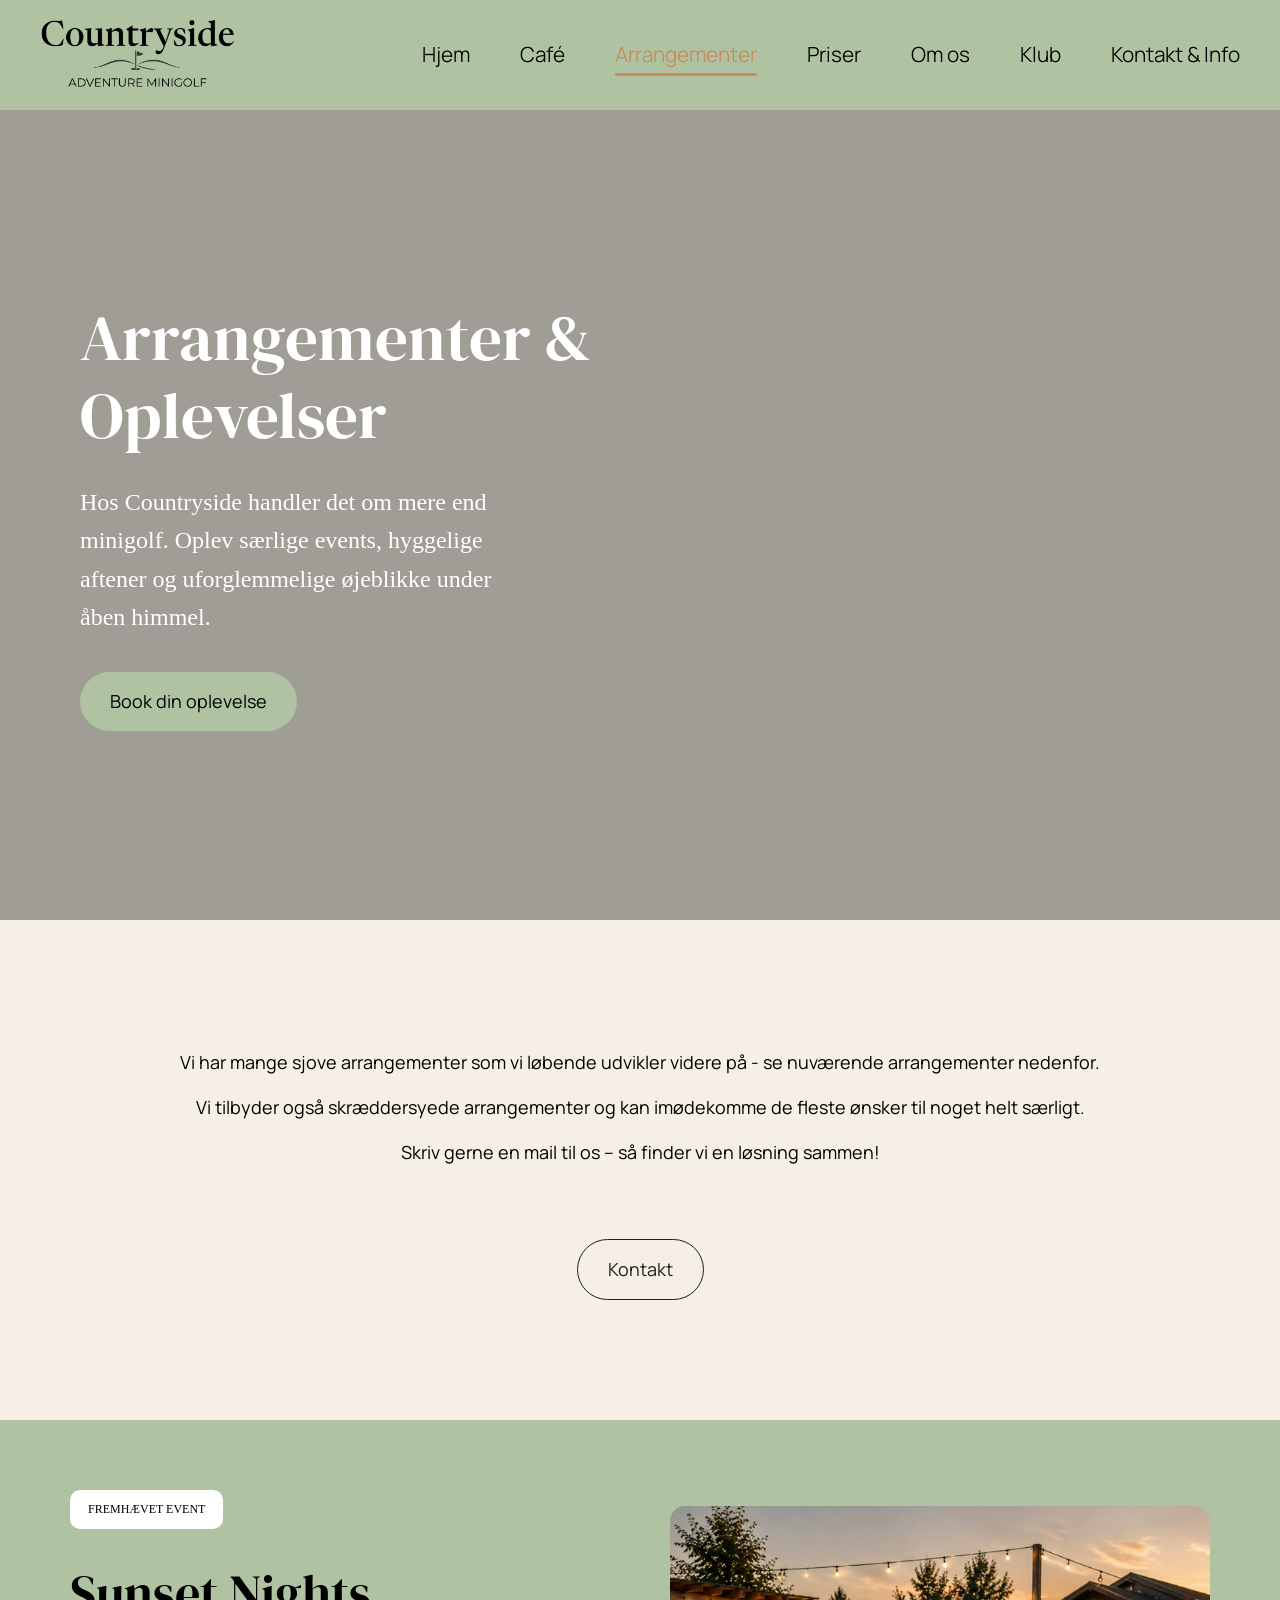
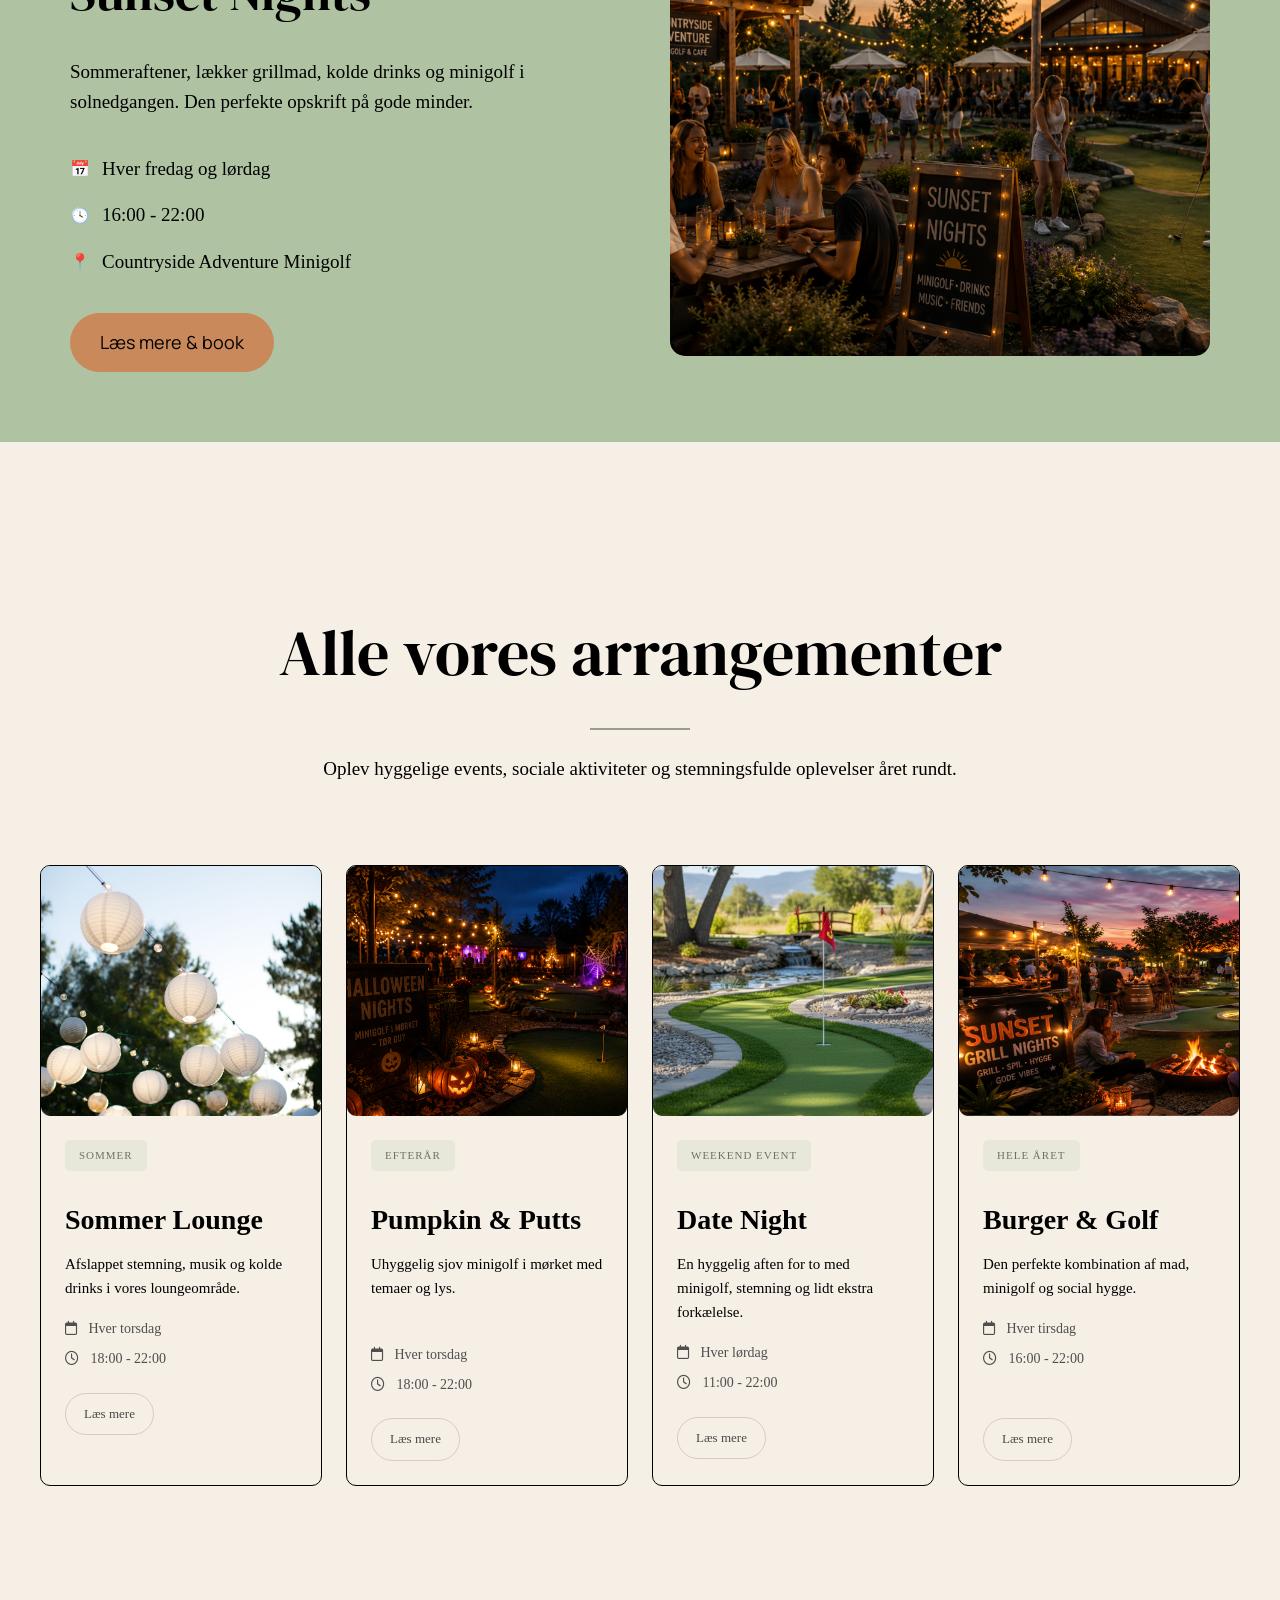
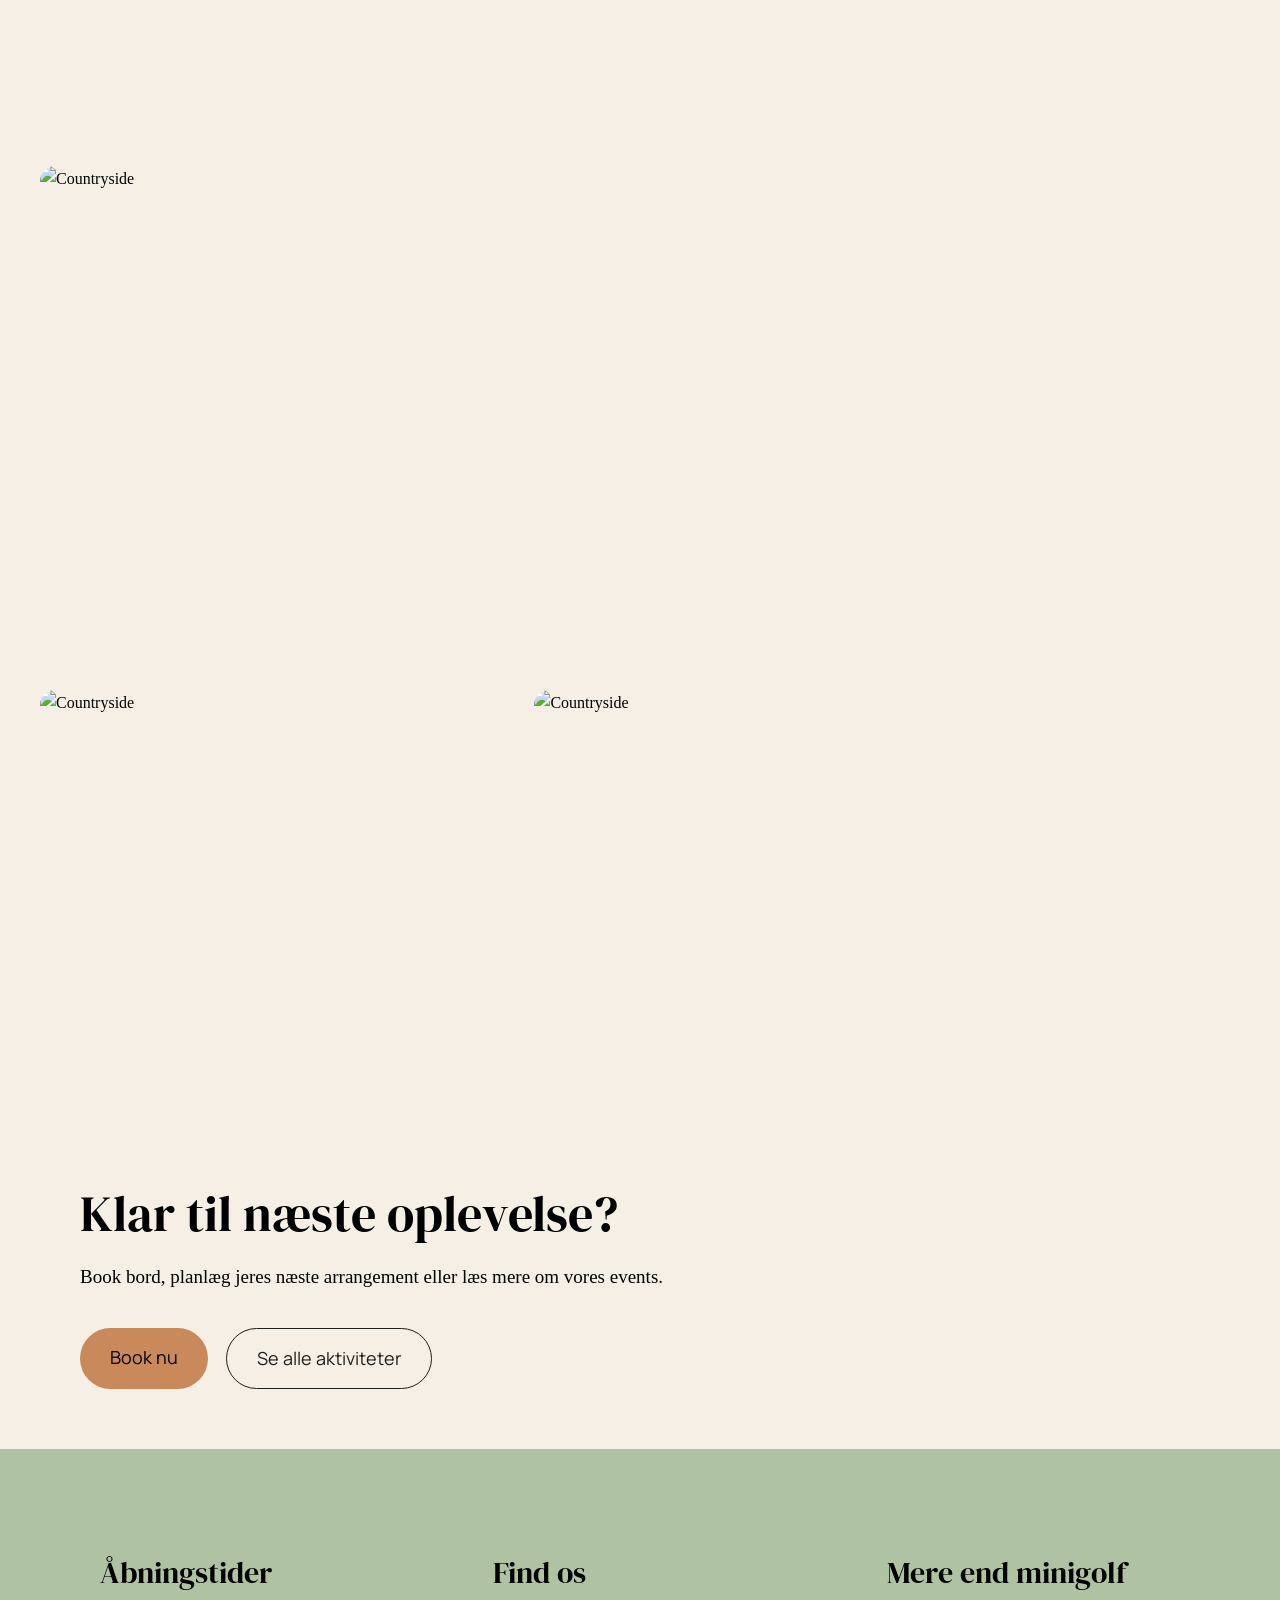
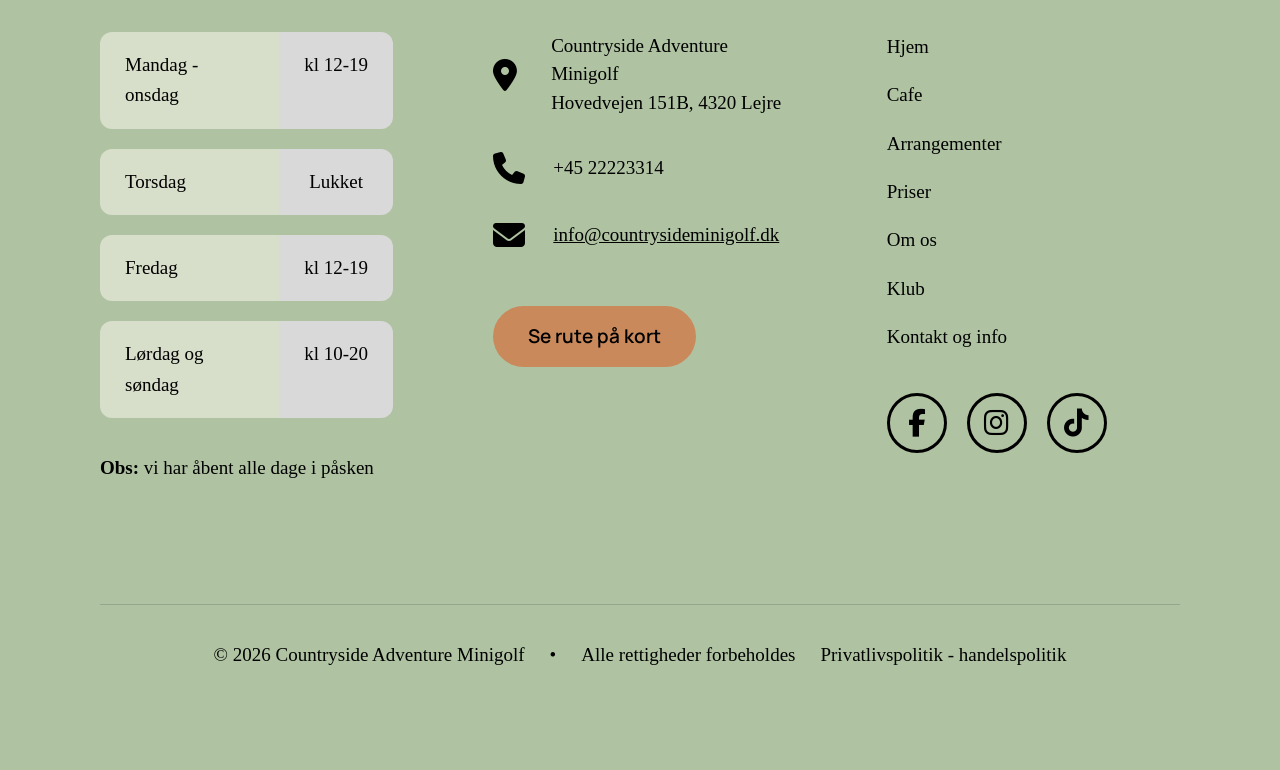
==== commit 7eea154e: "Sat footer ind på alle sider" ====
--- a/arrangementer.html
+++ b/arrangementer.html
@@ -15,6 +15,8 @@
     <link rel="preconnect" href="https://fonts.gstatic.com" crossorigin>
 
     <link href="https://fonts.googleapis.com/css2?family=DM+Serif+Display&family=Manrope:wght@300;400;500;600;700&display=swap" rel="stylesheet">
+    <link rel="stylesheet"
+          href="https://cdnjs.cloudflare.com/ajax/libs/font-awesome/6.5.2/css/all.min.css">
 </head>
 
 <body>
@@ -370,6 +372,160 @@
 </section>
 
 
+<!-- FOOTER -->
+<footer class="footer">
+
+    <div class="footer-top">
+
+        <!-- ÅBNINGSTIDER -->
+        <div class="footer-column">
+
+            <h3>Åbningstider</h3>
+
+            <div class="footer-hours">
+
+                <div class="footer-row">
+
+                    <div class="footer-day">Mandag - onsdag</div>
+                    <div class="footer-time">kl 12-19</div>
+
+                </div>
+
+                <div class="footer-row">
+
+                    <div class="footer-day">Torsdag</div>
+                    <div class="footer-time">Lukket</div>
+
+                </div>
+
+                <div class="footer-row">
+
+                    <div class="footer-day">Fredag</div>
+                    <div class="footer-time">kl 12-19</div>
+
+                </div>
+
+                <div class="footer-row">
+
+                    <div class="footer-day">Lørdag og søndag</div>
+                    <div class="footer-time">kl 10-20</div>
+
+                </div>
+
+            </div>
+
+            <p class="footer-note">
+
+                <strong>Obs:</strong> vi har åbent alle dage i påsken
+
+            </p>
+
+        </div>
+
+
+        <!-- FIND OS -->
+        <div class="footer-column">
+
+            <h3>Find os</h3>
+
+            <div class="footer-contact-item">
+
+                <i class="fa-solid fa-location-dot"></i>
+
+                <p>
+                    Countryside Adventure Minigolf<br>
+                    Hovedvejen 151B, 4320 Lejre
+                </p>
+
+            </div>
+
+            <div class="footer-contact-item">
+
+                <i class="fa-solid fa-phone"></i>
+
+                <p>+45 22223314</p>
+
+            </div>
+
+            <div class="footer-contact-item">
+
+                <i class="fa-solid fa-envelope"></i>
+
+                <a href="mailto:info@countrysideminigolf.dk">
+                    info@countrysideminigolf.dk
+                </a>
+
+            </div>
+
+            <a href="https://maps.google.com/?q=Hovedvejen+151B+4320+Lejre"
+               target="_blank"
+               class="footer-btn">
+
+                Se rute på kort
+
+            </a>
+
+        </div>
+
+
+        <!-- LINKS -->
+        <div class="footer-column">
+
+            <h3>Mere end minigolf</h3>
+
+            <ul class="footer-links">
+
+                <li><a href="#">Hjem</a></li>
+                <li><a href="#">Cafe</a></li>
+                <li><a href="#">Arrangementer</a></li>
+                <li><a href="#">Priser</a></li>
+                <li><a href="#">Om os</a></li>
+                <li><a href="#">Klub</a></li>
+                <li><a href="#">Kontakt og info</a></li>
+
+            </ul>
+
+            <div class="social-icons">
+
+                <a href="https://www.facebook.com/profile.php?id=61574592312539" target="_blank">
+                    <i class="fa-brands fa-facebook-f"></i>
+                </a>
+
+                <a href="#" target="_blank">
+                    <i class="fa-brands fa-instagram"></i>
+                </a>
+
+                <a href="#" target="_blank">
+                    <i class="fa-brands fa-tiktok"></i>
+                </a>
+
+            </div>
+
+        </div>
+
+    </div>
+
+
+    <!-- BUND -->
+
+    <div class="footer-bottom">
+
+        <p>© 2026 Countryside Adventure Minigolf</p>
+
+        <p>•</p>
+
+        <p>Alle rettigheder forbeholdes</p>
+
+        <p>Privatlivspolitik - handelspolitik</p>
+
+    </div>
+
+</footer>
+
+
+<script src="js.js"></script>
+
+
 
 <script src="js.js"></script>
 </body>
--- a/style.css
+++ b/style.css
@@ -11,11 +11,17 @@
     line-height: 1.6;
 }
 
-p{
+main p{
     font-family:'Manrope', sans-serif;
-    font-size:20px;
+    font-size: 18px;
     font-weight: 400;
 }
+
+main a{
+    font-family:'Manrope', sans-serif;
+    font-size: 18px;
+}
+
 
 img{
     width:100%;
@@ -28,11 +34,45 @@
     font-weight:550;
 }
 
-h2,
+h2{
+    font-family:'DM Serif Display', serif;
+    font-size: 48px;
+    font-weight: 550;
+}
+
 h3{
     font-family:'DM Serif Display', serif;
-    font-weight: 500;
-}
+    font-weight: 550;
+    font-size: 40px;
+}
+
+
+
+.btn-primary {
+    display: inline-block;
+    width: fit-content;
+
+    padding: 18px 40px;
+
+    background-color: #C9895B;
+    color: #000;
+
+    text-decoration: none;
+    font-family: 'Manrope', sans-serif;
+    font-weight: 600;
+
+    border-radius: 30px;
+
+    transition: all 0.3s ease;
+}
+
+.btn-primary:hover {
+    transform: translateY(-3px);
+    background-color: #c88552;
+}
+
+
+
 
 
 /* HEADER */
@@ -119,6 +159,335 @@
 .burger {
     display: none;
 }
+
+
+
+
+
+
+
+
+
+
+
+
+
+
+
+
+/* ==========================================
+   FOOTER
+========================================== */
+
+
+
+.footer {
+
+    /* jeg bruger samme grønne farve som designet */
+    background-color: #AFC3A2;
+
+    /* jeg giver luft hele vejen rundt */
+    padding: 100px;
+
+}
+
+.footer a, p {
+    font-size: 19px;
+}
+
+
+/* ==========================================
+   TOP DEL
+========================================== */
+
+.footer-top {
+
+    /* jeg placerer de tre kolonner ved siden af hinanden */
+    display: flex;
+
+    justify-content: space-between;
+
+    gap: 100px;
+
+    margin-bottom: 120px;
+
+}
+
+.footer-column {
+
+    flex: 1;
+
+}
+
+.footer-column h3 {
+    margin-bottom: 35px;
+
+    font-size: 30px;
+}
+
+
+/* ==========================================
+   ÅBNINGSTIDER
+========================================== */
+
+.footer-hours {
+
+    display: flex;
+
+    flex-direction: column;
+
+    gap: 20px;
+
+}
+
+
+/* jeg laver én samlet række */
+
+.footer-row {
+
+    display: flex;
+
+    font-size: 19px;
+
+}
+
+
+
+/* jeg styler venstre halvdel */
+
+.footer-day {
+
+    flex: 2;
+
+    background-color: #D7DEC9;
+
+    padding: 18px 25px;
+
+    border-radius: 12px 0 0 12px;
+
+}
+
+
+/* jeg styler højre halvdel */
+
+.footer-time {
+
+    flex: 1;
+
+    background-color: #D9D9D9;
+
+    padding: 18px 25px;
+
+    text-align: center;
+
+    border-radius: 0 12px 12px 0;
+
+}
+
+.footer-note {
+
+    margin-top: 35px;
+
+}
+
+
+/* ==========================================
+   FIND OS
+========================================== */
+
+.footer-contact-item {
+
+    /* jeg placerer ikon og tekst ved siden af hinanden */
+    display: flex;
+
+    align-items: center;
+
+    gap: 20px;
+
+    margin-bottom: 35px;
+
+}
+
+.footer-contact-item i {
+
+    /* jeg gør ikonerne store ligesom designet */
+    font-size: 2rem;
+
+    width: 40px;
+
+}
+
+.footer-contact-item p {
+
+    margin: 0;
+
+    line-height: 1.5;
+
+}
+
+.footer-contact-item a {
+
+    color: black;
+
+}
+
+
+/* ==========================================
+   KNAP
+========================================== */
+
+.footer-btn {
+
+    display: inline-block;
+
+    margin-top: 20px;
+
+    padding: 15px 35px;
+
+    background-color: #C9895B;
+
+    color: black;
+
+    text-decoration: none;
+
+    border-radius: 999px;
+
+    font-family: 'Manrope', sans-serif;
+
+    font-weight: 600;
+
+    transition: 0.3s;
+
+}
+
+.footer-btn:hover {
+
+    transform: translateY(-3px);
+
+}
+
+
+/* ==========================================
+   LINKS
+========================================== */
+
+.footer-links {
+
+    list-style: none;
+
+    padding: 0;
+
+}
+
+.footer-links li {
+
+    margin-bottom: 18px;
+
+}
+
+.footer-links a {
+
+    color: black;
+
+    text-decoration: none;
+
+}
+
+
+/* ==========================================
+   SOCIALE MEDIER
+========================================== */
+
+.social-icons {
+
+    display: flex;
+
+    gap: 20px;
+
+    margin-top: 40px;
+
+}
+
+.social-icons a {
+
+    width: 60px;
+
+    height: 60px;
+
+    border: 3px solid black;
+
+    border-radius: 50%;
+
+    display: flex;
+
+    justify-content: center;
+
+    align-items: center;
+
+    color: black;
+
+    text-decoration: none;
+
+    font-size: 28px;
+
+    transition: 0.3s;
+
+}
+
+.social-icons a:hover {
+
+    transform: translateY(-3px);
+
+}
+
+
+/* ==========================================
+   BUND
+========================================== */
+
+.footer-bottom {
+
+    display: flex;
+
+    justify-content: center;
+
+    align-items: center;
+
+    gap: 25px;
+
+    flex-wrap: wrap;
+
+    border-top: 1px solid rgba(0,0,0,0.15);
+
+    padding-top: 35px;
+
+    font-size: 15px;
+
+}
+
+
+
+
+
+
+
+
+
+
+
+
+
+
+
+
+
+
+
+
+
+
+
+
 
 
 
@@ -234,7 +603,7 @@
 }
 
 .cta-btn:hover {
-    background-color: #C9895B;
+    background-color: #c88552;
     transform: translateY(-3px);
 }
 
@@ -337,27 +706,6 @@
     gap: 30px;
 }
 
-.btn-primary {
-    display: inline-block;
-
-    padding: 16px 32px;
-
-    background-color: #C9895B;
-    color: black;
-
-    text-decoration: none;
-    font-family: 'Manrope', sans-serif;
-    font-size: 1.2rem;
-
-    border-radius: 999px;
-
-    transition: transform 0.3s ease;
-}
-
-.btn-primary:hover {
-    background-color: #C9895B;
-    transform: translateY(-3px);
-}
 
 /* HØJRE SIDE */
 
@@ -392,7 +740,7 @@
 }
 
 .owners-section h1 {
-    font-size: 5rem;
+    font-size: 64px;
     margin-bottom: 30px;
     line-height: 1.1;
 }
@@ -426,27 +774,7 @@
     margin-top: 60px;
 }
 
-.btn-primary {
-    display: inline-block;
-    width: fit-content;
-
-    padding: 18px 40px;
-
-    background-color: #C9895B;
-    color: #000;
-
-    text-decoration: none;
-    font-family: 'Manrope', sans-serif;
-    font-weight: 600;
-
-    border-radius: 999px;
-
-    transition: all 0.3s ease;
-}
-
-.btn-primary:hover {
-    transform: translateY(-3px);
-}
+
 
 /* HØJRE SIDE */
 
@@ -464,6 +792,572 @@
     display: block;
 }
 
+
+
+
+
+
+
+
+/* GALLERI SCROLL */
+
+.gallery-section {
+    padding: 100px;
+    margin-bottom: 100px;
+}
+
+/* jeg laver slideren relativ,
+   så pilene kan placeres ovenpå billedet */
+
+.slider {
+    position: relative;
+
+    display: flex;
+    justify-content: center;
+    align-items: center;
+
+    margin-top: 30px;
+    margin-bottom: 30px;
+}
+
+/* jeg giver billedet samme størrelse som i designet */
+
+.slider img {
+    width: 100%;
+    max-width: 1200px;
+
+    height: 650px;
+
+    object-fit: cover;
+    display: block;
+
+    border-radius: 20px;
+}
+
+/* jeg laver pilene runde */
+
+.slider button {
+    position: absolute;
+
+    width: 70px;
+    height: 70px;
+
+    border: none;
+    border-radius: 50%;
+
+    background: #AFC3A2;
+
+    cursor: pointer;
+
+    font-size: 2rem;
+}
+
+/* jeg placerer venstre pil */
+
+.prev {
+    left: -35px;
+}
+
+/* jeg placerer højre pil */
+
+.next {
+    right: -35px;
+}
+
+/* jeg giver en lille hover-effekt */
+
+.slider button:hover {
+    transform: scale(1.05);
+}
+
+.gallery-section h2{
+    margin-bottom: 5px;
+}
+
+.gallery-section p {
+    font-family: 'Manrope', sans-serif;
+    font-size: 20px;
+    margin-bottom: 20px;
+    font-weight: 500;
+}
+
+
+
+
+
+
+
+
+
+
+/* KORT OVER MINIGOLF BANEN */
+.minigolfbanekort{
+    display: block;
+    /* jeg ændrer billedet fra inline til block,
+       fordi block-elementer kan centreres med margin auto */
+
+
+
+    margin: 0 auto;
+    /* 0 = ingen margin top/bund
+       auto = browseren fordeler automatisk pladsen på venstre og højre side
+       så billedet havner i midten */
+
+    width: 80%;
+}
+
+
+
+
+
+
+
+
+
+
+
+/* ==========================================
+   ANDRE SPIL SECTION
+========================================== */
+
+.games-section {
+
+    /* jeg giver sektionen samme afstand som resten af siden */
+    padding: 100px;
+
+    background-color: #C8D3BC;
+    margin-top: 200px;
+}
+
+
+/* ==========================================
+   ØVERSTE DEL
+========================================== */
+
+.games-top {
+
+    /* jeg placerer tekst og billede ved siden af hinanden */
+    display: flex;
+
+    justify-content: space-between;
+
+    align-items: flex-start;
+
+    gap: 100px;
+}
+
+
+/* ==========================================
+   TEKST
+========================================== */
+
+.games-content {
+
+    flex: 1;
+}
+
+.games-content h2 {
+    margin-bottom: 20px;
+}
+
+.games-content h3 {
+    margin-bottom: 30px;
+}
+
+.games-content p {
+    font-size: 25px;
+
+    margin-bottom: 10px;
+
+    max-width: 700px;
+}
+
+
+/* ==========================================
+   BILLEDE TIL HØJRE
+========================================== */
+
+.games-image img {
+
+    /* jeg giver billedet samme størrelse som designet */
+    width: 650px;
+
+    border-radius: 15px;
+
+    display: block;
+
+    margin-top: 20px;
+}
+
+
+/* ==========================================
+   IKONER NEDERST
+========================================== */
+
+.games-icons {
+
+    /* jeg placerer ikonbilledet midt på siden */
+    text-align: center;
+
+    margin-top: 80px;
+}
+
+.games-icons img {
+
+    /* jeg gør ikonbilledet bredt men responsivt */
+    width: 80%;
+
+    max-width: 1300px;
+
+    display: block;
+
+    margin: 0 auto;
+}
+
+
+
+
+
+
+
+
+
+
+
+
+
+
+/* ==========================================
+   HVORFOR VÆLGE OS
+========================================== */
+
+.why-us {
+
+    /* jeg giver sektionen 100px afstand til begge sider og 200px top og bund */
+    padding: 200px 100px;
+
+    background-color: #F5EFE6;
+
+    /* jeg placerer tekst og billede ved siden af hinanden */
+    display: flex;
+
+    justify-content: space-between;
+
+    align-items: center;
+
+    gap: 100px;
+}
+
+
+/* ==========================================
+   VENSTRE SIDE
+========================================== */
+
+.why-us-content {
+    /* jeg lader teksten fylde resten af pladsen */
+    flex: 1;
+}
+
+.why-us-content h2 {
+    margin-bottom: 30px;
+}
+
+.why-us-content p {
+    margin-bottom: 40px;
+}
+
+.why-us-content strong {
+
+    font-weight: 700;
+}
+
+
+/* ==========================================
+   HØJRE SIDE
+========================================== */
+
+.why-us-image img {
+
+    /* jeg giver billedet en fast størrelse */
+    width: 520px;
+
+    border-radius: 15px;
+
+    display: block;
+}
+
+
+
+
+
+
+
+
+
+
+
+/* ==========================================
+   ANMELDELSER
+========================================== */
+
+.reviews-section {
+
+    /* jeg bruger samme grønne baggrund som de andre sektioner */
+    background-color: #C8D3BC;
+
+    /* jeg giver sektionen samme afstand som resten af hjemmesiden */
+    padding: 100px;
+    margin-bottom: 200px;
+}
+
+
+/* ==========================================
+   OVERSKRIFT
+========================================== */
+
+.reviews-section h2 {
+
+    /* jeg giver luft under overskriften */
+    margin-bottom: 30px;
+}
+
+
+/* ==========================================
+   INTROTEKST
+========================================== */
+
+.reviews-intro {
+
+    /* jeg begrænser bredden så teksten ikke bliver for lang */
+    max-width: 700px;
+
+    /* jeg giver luft ned til anmeldelserne */
+    margin-bottom: 80px;
+}
+
+
+/* ==========================================
+   ANMELDELSESBILLEDER
+========================================== */
+
+.reviews-gallery {
+
+    /* jeg placerer billederne på én række */
+    display: flex;
+
+    /* jeg fordeler dem jævnt */
+    justify-content: space-between;
+
+    /* jeg giver afstand mellem billederne */
+    gap: 120px;
+
+    /* jeg giver luft ned til knappen */
+    margin-bottom: 80px;
+}
+
+.reviews-gallery img {
+
+    /* jeg lader alle billeder fylde lige meget */
+    flex: 1;
+
+    /* jeg gør billederne responsive */
+    width: 100%;
+
+    display: block;
+
+    /* jeg runder hjørnerne en smule */
+    border-radius: 20px;
+
+    /* jeg giver en let skygge ligesom Facebook-kort */
+    box-shadow: 0 4px 12px rgba(0,0,0,0.12);
+}
+
+
+/* ==========================================
+   FACEBOOK KNAP
+========================================== */
+
+.reviews-btn {
+
+    /* jeg gør linket til en knap */
+    display: inline-block;
+
+    padding: 22px 40px;
+
+    background-color: #C9895B;
+
+    color: black;
+
+    text-decoration: none;
+
+    font-family: 'Manrope', sans-serif;
+
+    font-size: 24px;
+
+    font-weight: bold;
+
+    border-radius: 30px;
+
+    transition: 0.3s;
+}
+
+
+/* jeg giver knappen en lille hover-effekt */
+
+.reviews-btn:hover {
+
+    transform: translateY(-3px);
+}
+
+
+
+
+
+
+
+
+
+
+
+
+
+/* ==========================================
+   ÅBNINGSTIDER
+========================================== */
+
+.opening-section {
+
+    /* jeg giver samme afstand som resten af siden */
+    padding: 200px 100px;
+
+    background-color: #F5EFE6;
+
+    /* jeg placerer kort og tekst ved siden af hinanden */
+    display: flex;
+
+    justify-content: space-between;
+
+    align-items: center;
+
+    gap: 80px;
+}
+
+
+/* ==========================================
+   GOOGLE MAPS
+========================================== */
+
+.opening-map {
+    flex: 1;
+}
+
+.opening-map iframe {
+
+    /* jeg lader kortet fylde hele bredden af boksen */
+    width: 100%;
+
+    /* jeg gør kortet 620px højt */
+    height: 620px;
+
+    /* jeg fjerner standardrammen */
+    border: none;
+
+    /* jeg giver kortet afrundede hjørner */
+    border-radius: 15px;
+
+    /* jeg fjerner luft under iframe */
+    display: block;
+}
+
+
+/* ==========================================
+   HØJRE SIDE
+========================================== */
+
+.opening-content {
+
+    flex: 1;
+}
+
+.opening-text {
+    font-size: 20px;
+
+    margin-bottom: 40px;
+}
+
+
+/* ==========================================
+   ÅBNINGSTIDER
+========================================== */
+
+.opening-hours {
+
+    /* jeg placerer rækkerne under hinanden */
+    display: flex;
+
+    flex-direction: column;
+
+    gap: 16px;
+
+    margin-bottom: 30px;
+}
+
+
+/* jeg laver én samlet række */
+
+.opening-row {
+
+    display: flex;
+
+    overflow: hidden;
+
+    border-radius: 15px;
+}
+
+
+/* jeg styler venstre halvdel */
+
+.day {
+
+    flex: 1;
+
+    background-color: #D9D9D9;
+
+    padding: 22px;
+
+    text-align: center;
+
+    font-family: 'Manrope', sans-serif;
+
+    font-size: 1.4rem;
+}
+
+
+/* jeg styler højre halvdel */
+
+.time {
+
+    flex: 1;
+
+    background-color: #BDCCB0;
+
+    padding: 22px;
+
+    text-align: center;
+
+    font-family: 'Manrope', sans-serif;
+
+    font-size: 1.4rem;
+}
+
+
+/* ==========================================
+   NOTE
+========================================== */
+
+.opening-note {
+    font-size: 17px;
+}
 
 
 
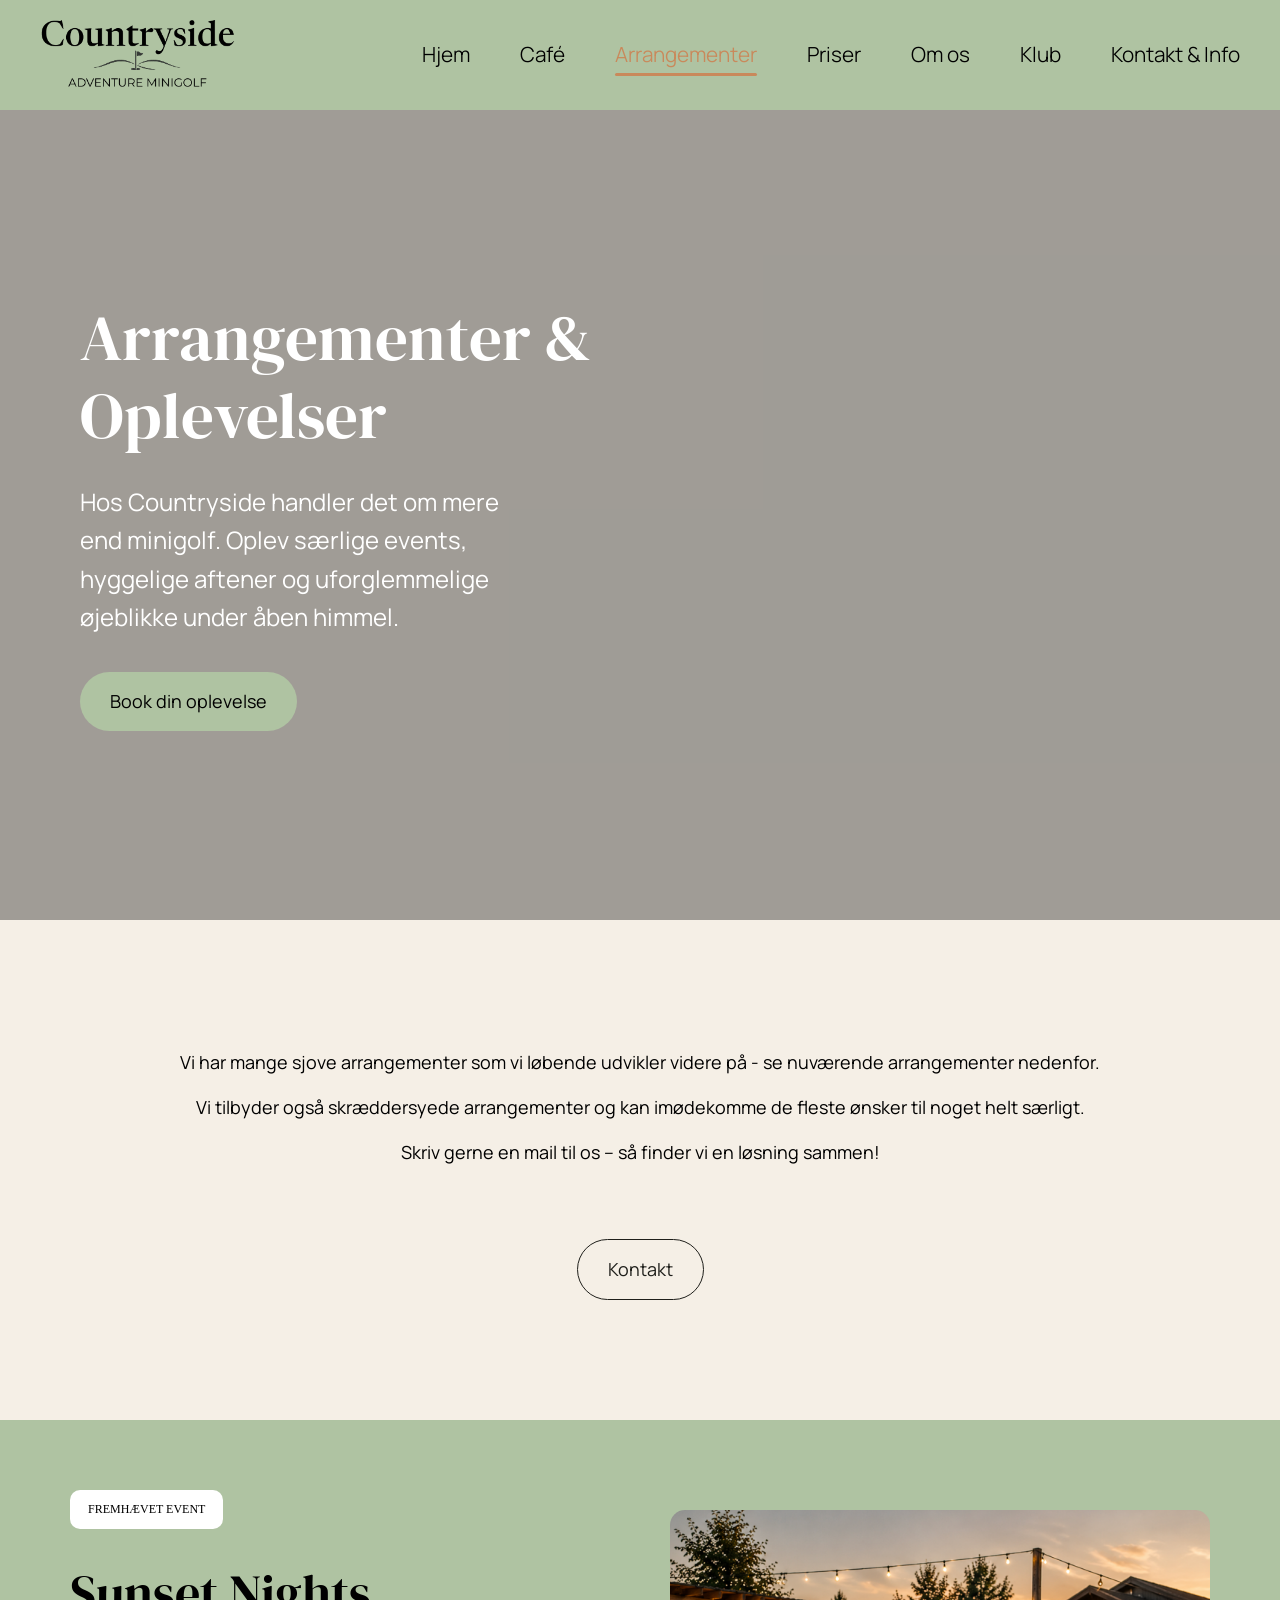
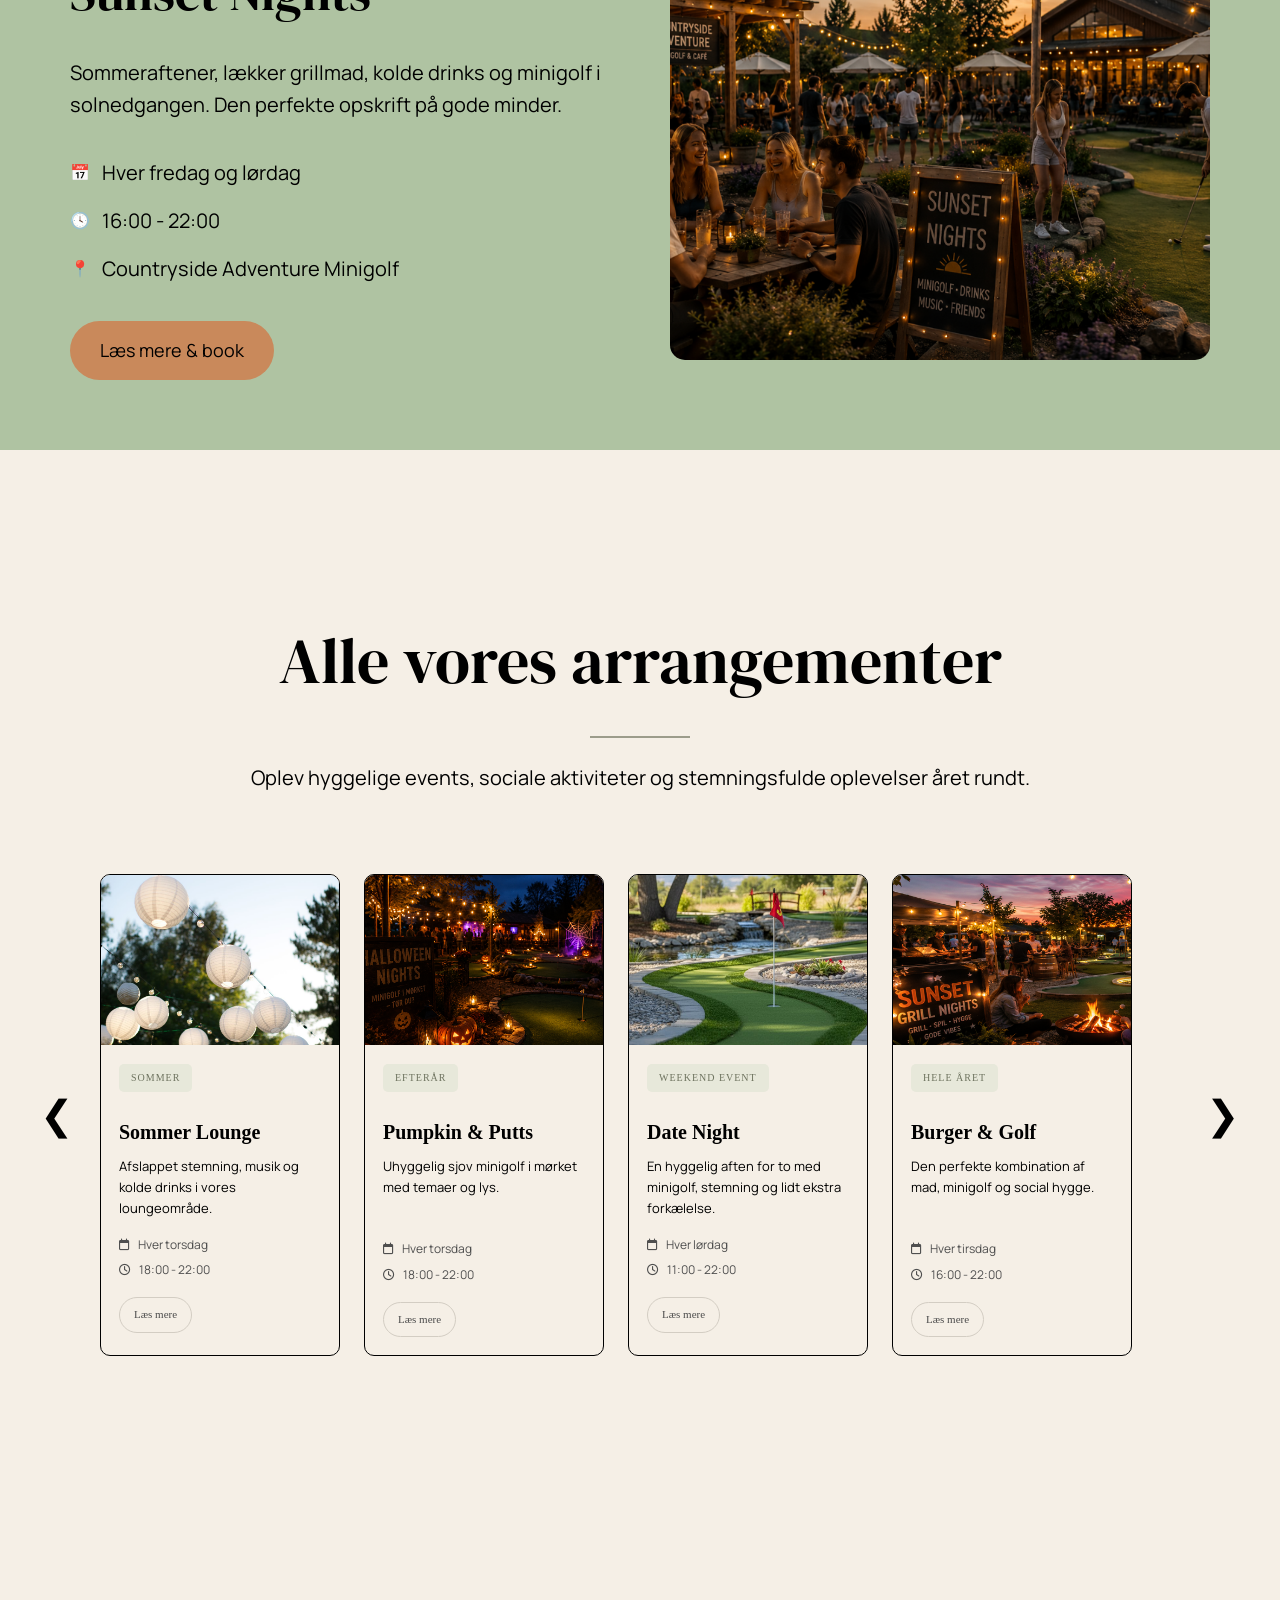
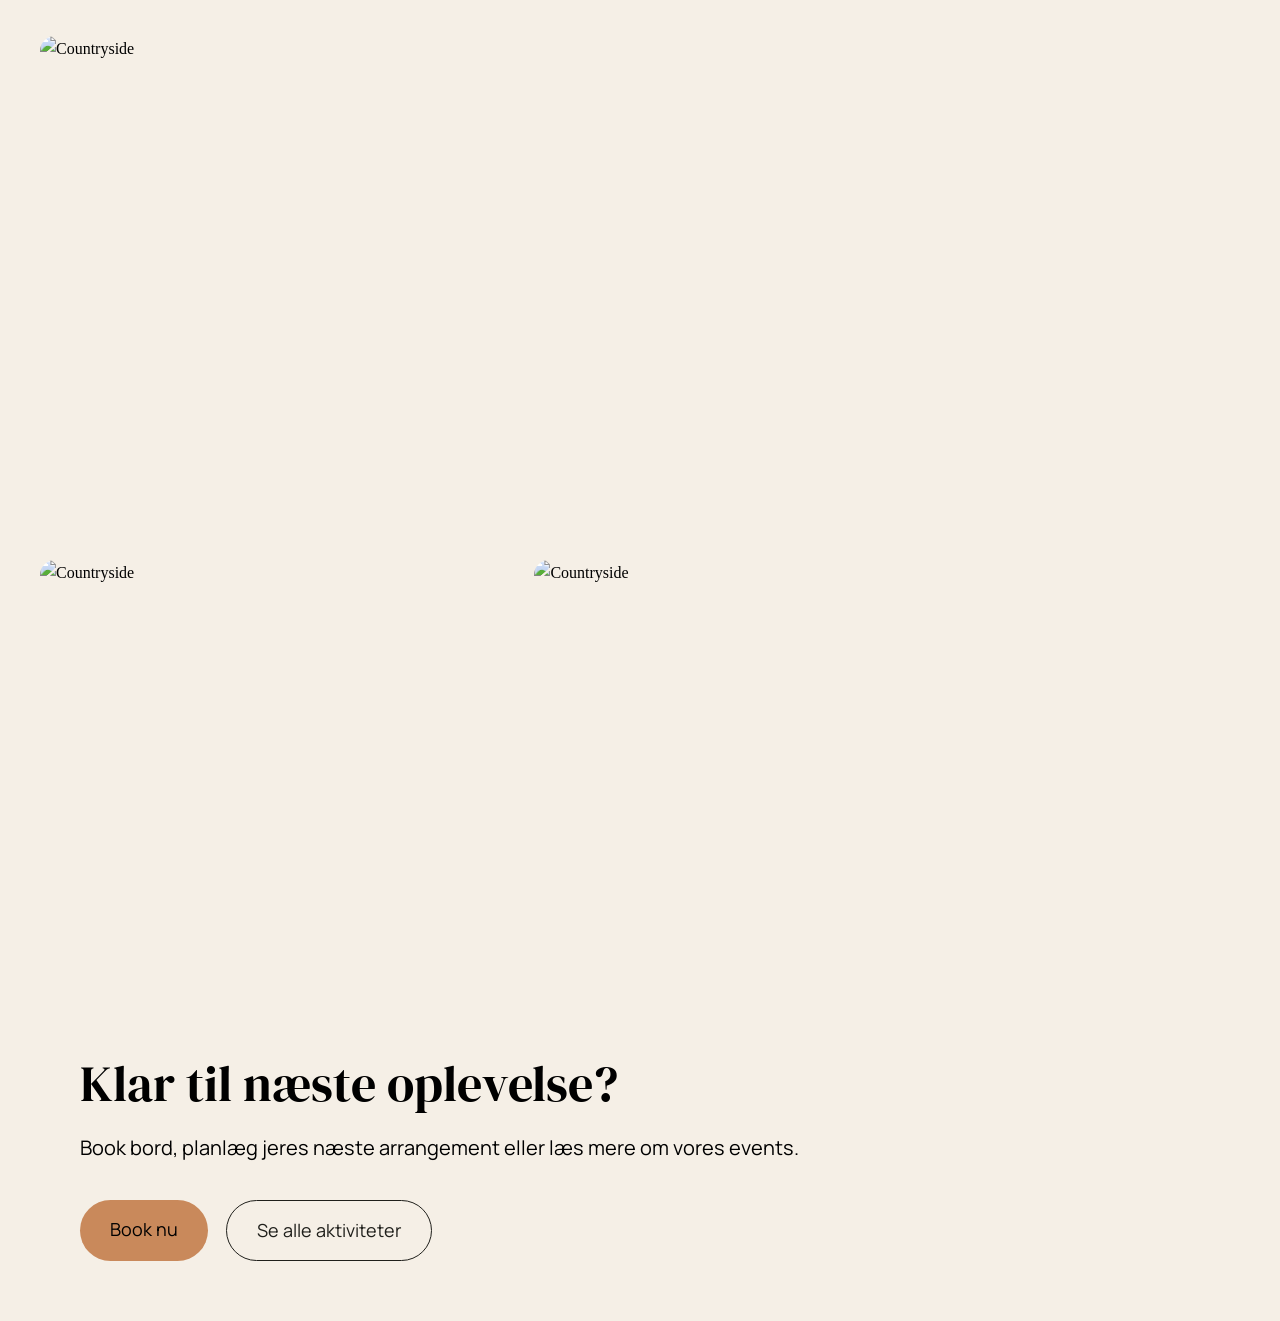
==== commit 6acca8d4: "forsøgt at lave slider på de 4 cards på siden" ====
--- a/arrangementer.html
+++ b/arrangementer.html
@@ -15,8 +15,6 @@
     <link rel="preconnect" href="https://fonts.gstatic.com" crossorigin>
 
     <link href="https://fonts.googleapis.com/css2?family=DM+Serif+Display&family=Manrope:wght@300;400;500;600;700&display=swap" rel="stylesheet">
-    <link rel="stylesheet"
-          href="https://cdnjs.cloudflare.com/ajax/libs/font-awesome/6.5.2/css/all.min.css">
 </head>
 
 <body>
@@ -165,158 +163,172 @@
 
     </div>
 
-    <!-- ALLE VORES ARRANGEMENTER CARDS-->
-
-    <!-- SOMMER LOUNGE-->
-
-    <div class="event-grid">
-
-
-        <article class="event-card">
-
-            <img src="arrangementer-billeder/Sommerloungeeventcard.png" alt="Sommer Lounge">
-
-            <div class="card-content">
-
-                <span class="event-badge">SOMMER</span>
-
-                <h4>Sommer Lounge</h4>
-
-                <p>
-                    Afslappet stemning, musik og kolde drinks i vores loungeområde.
-                </p>
-
-                <div class="event-meta">
+    <!-- SLIDER WRAPPER -->
+
+    <div class="slider-wrapper4">
+
+        <button class="slider-btn left">❮</button>
+
+        <div class="event-grid">
+
+
+            <!-- SOMMER LOUNGE -->
+
+            <article class="event-card">
+
+                <img src="arrangementer-billeder/Sommerloungeeventcard.png" alt="Sommer Lounge">
+
+                <div class="card-content">
+
+                    <span class="event-badge">SOMMER</span>
+
+                    <h4>Sommer Lounge</h4>
 
                     <p>
-                        <i class="fa-regular fa-calendar"></i>
-                        Hver torsdag
+                        Afslappet stemning, musik og kolde drinks i vores loungeområde.
                     </p>
 
+                    <div class="event-meta">
+
+                        <p>
+                            <i class="fa-regular fa-calendar"></i>
+                            Hver torsdag
+                        </p>
+
+                        <p>
+                            <i class="fa-regular fa-clock"></i>
+                            18:00 - 22:00
+                        </p>
+
+                    </div>
+
+                    <a href="#">Læs mere</a>
+
+                </div>
+
+            </article>
+
+
+
+            <!-- PUMPKIN & PUTTS -->
+
+            <article class="event-card">
+
+                <img src="arrangementer-billeder/Pumpkinandputtseventcard.png" alt="Pumpkin & Putts">
+
+                <div class="card-content">
+
+                    <span class="event-badge">EFTERÅR</span>
+
+                    <h4>Pumpkin & Putts</h4>
+
                     <p>
-                        <i class="fa-regular fa-clock"></i>
-                        18:00 - 22:00
+                        Uhyggelig sjov minigolf i mørket med temaer og lys.
                     </p>
 
+                    <br>
+
+                    <div class="event-meta">
+
+                        <p>
+                            <i class="fa-regular fa-calendar"></i>
+                            Hver torsdag
+                        </p>
+
+                        <p>
+                            <i class="fa-regular fa-clock"></i>
+                            18:00 - 22:00
+                        </p>
+
+                    </div>
+
+                    <a href="#">Læs mere</a>
+
                 </div>
 
-                <a href="#">Læs mere</a>
-
-            </div>
-
-        </article>
-
-        <!-- PUMPKIN AND PUTTS-->
-
-        <article class="event-card">
-
-            <img src="arrangementer-billeder/Pumpkinandputtseventcard.png" alt="Pumpkin & Putts">
-
-            <div class="card-content">
-
-                <span class="event-badge">EFTERÅR</span>
-
-                <h4>Pumpkin & Putts</h4>
-
-                <p>
-                    Uhyggelig sjov minigolf i mørket med temaer og lys.
-                </p>
-
-                <br>
-
-                <div class="event-meta">
+            </article>
+
+
+
+            <!-- DATE NIGHT -->
+
+            <article class="event-card">
+
+                <img src="arrangementer-billeder/Datenighteventcard.png" alt="Date Night">
+
+                <div class="card-content">
+
+                    <span class="event-badge">WEEKEND EVENT</span>
+
+                    <h4>Date Night</h4>
 
                     <p>
-                        <i class="fa-regular fa-calendar"></i>
-                        Hver torsdag
+                        En hyggelig aften for to med minigolf, stemning og lidt ekstra forkælelse.
                     </p>
 
+                    <div class="event-meta">
+
+                        <p>
+                            <i class="fa-regular fa-calendar"></i>
+                            Hver lørdag
+                        </p>
+
+                        <p>
+                            <i class="fa-regular fa-clock"></i>
+                            11:00 - 22:00
+                        </p>
+
+                    </div>
+
+                    <a href="#">Læs mere</a>
+
+                </div>
+
+            </article>
+
+
+
+            <!-- BURGER & GOLF -->
+
+            <article class="event-card">
+
+                <img src="arrangementer-billeder/Burgeroggolfeventcard.png" alt="Burger & Golf">
+
+                <div class="card-content">
+
+                    <span class="event-badge">HELE ÅRET</span>
+
+                    <h4>Burger & Golf</h4>
+
                     <p>
-                        <i class="fa-regular fa-clock"></i>
-                        18:00 - 22:00
+                        Den perfekte kombination af mad, minigolf og social hygge.
                     </p>
 
+                    <br>
+
+                    <div class="event-meta">
+
+                        <p>
+                            <i class="fa-regular fa-calendar"></i>
+                            Hver tirsdag
+                        </p>
+
+                        <p>
+                            <i class="fa-regular fa-clock"></i>
+                            16:00 - 22:00
+                        </p>
+
+                    </div>
+
+                    <a href="#">Læs mere</a>
+
                 </div>
 
-                <a href="#">Læs mere</a>
-
-            </div>
-
-        </article>
-
-<!-- DATE NIGHT-->
-
-        <article class="event-card">
-
-            <img src="arrangementer-billeder/Datenighteventcard.png" alt="Date night event">
-
-            <div class="card-content">
-
-                <span class="event-badge">WEEKEND EVENT</span>
-
-                <h4>Date Night</h4>
-
-                <p>
-                    En hyggelig aften for to med minigolf, stemning og lidt ekstra forkælelse.
-                </p>
-
-                <div class="event-meta">
-
-                    <p>
-                        <i class="fa-regular fa-calendar"></i>
-                        Hver lørdag
-                    </p>
-
-                    <p>
-                        <i class="fa-regular fa-clock"></i>
-                        11:00 - 22:00
-                    </p>
-
-                </div>
-
-                <a href="#">Læs mere</a>
-
-            </div>
-
-        </article>
-
-<!-- BURGER AND GOLF-->
-
-        <article class="event-card">
-
-            <img src="arrangementer-billeder/Burgeroggolfeventcard.png" alt="Burger & Golf">
-
-            <div class="card-content">
-
-                <span class="event-badge">HELE ÅRET</span>
-
-                <h4>Burger & Golf</h4>
-
-                <p>
-                    Den perfekte kombination af mad, minigolf og social hygge.
-                </p>
-
-                <div class="event-meta">
-
-                    <p>
-                        <i class="fa-regular fa-calendar"></i>
-                        Hver tirsdag
-                    </p>
-
-                    <p>
-                        <i class="fa-regular fa-clock"></i>
-                        16:00 - 22:00
-                    </p>
-
-                </div>
-                <br>
-
-                <a href="#">Læs mere</a>
-
-            </div>
-
-        </article>
-
+            </article>
+
+        </div>
+
+        <button class="slider-btn right">❯</button>
 
     </div>
 </section>
@@ -371,162 +383,7 @@
 
 </section>
 
-
-<!-- FOOTER -->
-<footer class="footer">
-
-    <div class="footer-top">
-
-        <!-- ÅBNINGSTIDER -->
-        <div class="footer-column">
-
-            <h3>Åbningstider</h3>
-
-            <div class="footer-hours">
-
-                <div class="footer-row">
-
-                    <div class="footer-day">Mandag - onsdag</div>
-                    <div class="footer-time">kl 12-19</div>
-
-                </div>
-
-                <div class="footer-row">
-
-                    <div class="footer-day">Torsdag</div>
-                    <div class="footer-time">Lukket</div>
-
-                </div>
-
-                <div class="footer-row">
-
-                    <div class="footer-day">Fredag</div>
-                    <div class="footer-time">kl 12-19</div>
-
-                </div>
-
-                <div class="footer-row">
-
-                    <div class="footer-day">Lørdag og søndag</div>
-                    <div class="footer-time">kl 10-20</div>
-
-                </div>
-
-            </div>
-
-            <p class="footer-note">
-
-                <strong>Obs:</strong> vi har åbent alle dage i påsken
-
-            </p>
-
-        </div>
-
-
-        <!-- FIND OS -->
-        <div class="footer-column">
-
-            <h3>Find os</h3>
-
-            <div class="footer-contact-item">
-
-                <i class="fa-solid fa-location-dot"></i>
-
-                <p>
-                    Countryside Adventure Minigolf<br>
-                    Hovedvejen 151B, 4320 Lejre
-                </p>
-
-            </div>
-
-            <div class="footer-contact-item">
-
-                <i class="fa-solid fa-phone"></i>
-
-                <p>+45 22223314</p>
-
-            </div>
-
-            <div class="footer-contact-item">
-
-                <i class="fa-solid fa-envelope"></i>
-
-                <a href="mailto:info@countrysideminigolf.dk">
-                    info@countrysideminigolf.dk
-                </a>
-
-            </div>
-
-            <a href="https://maps.google.com/?q=Hovedvejen+151B+4320+Lejre"
-               target="_blank"
-               class="footer-btn">
-
-                Se rute på kort
-
-            </a>
-
-        </div>
-
-
-        <!-- LINKS -->
-        <div class="footer-column">
-
-            <h3>Mere end minigolf</h3>
-
-            <ul class="footer-links">
-
-                <li><a href="#">Hjem</a></li>
-                <li><a href="#">Cafe</a></li>
-                <li><a href="#">Arrangementer</a></li>
-                <li><a href="#">Priser</a></li>
-                <li><a href="#">Om os</a></li>
-                <li><a href="#">Klub</a></li>
-                <li><a href="#">Kontakt og info</a></li>
-
-            </ul>
-
-            <div class="social-icons">
-
-                <a href="https://www.facebook.com/profile.php?id=61574592312539" target="_blank">
-                    <i class="fa-brands fa-facebook-f"></i>
-                </a>
-
-                <a href="#" target="_blank">
-                    <i class="fa-brands fa-instagram"></i>
-                </a>
-
-                <a href="#" target="_blank">
-                    <i class="fa-brands fa-tiktok"></i>
-                </a>
-
-            </div>
-
-        </div>
-
-    </div>
-
-
-    <!-- BUND -->
-
-    <div class="footer-bottom">
-
-        <p>© 2026 Countryside Adventure Minigolf</p>
-
-        <p>•</p>
-
-        <p>Alle rettigheder forbeholdes</p>
-
-        <p>Privatlivspolitik - handelspolitik</p>
-
-    </div>
-
-</footer>
-
-
 <script src="js.js"></script>
 
-
-
-<script src="js.js"></script>
 </body>
-</html>
+</html>
--- a/style.css
+++ b/style.css
@@ -11,17 +11,11 @@
     line-height: 1.6;
 }
 
-main p{
+p{
     font-family:'Manrope', sans-serif;
-    font-size: 18px;
+    font-size:20px;
     font-weight: 400;
 }
-
-main a{
-    font-family:'Manrope', sans-serif;
-    font-size: 18px;
-}
-
 
 img{
     width:100%;
@@ -36,14 +30,13 @@
 
 h2{
     font-family:'DM Serif Display', serif;
-    font-size: 48px;
+    font-size: 64px;
     font-weight: 550;
 }
 
 h3{
     font-family:'DM Serif Display', serif;
-    font-weight: 550;
-    font-size: 40px;
+    font-weight: 500;
 }
 
 
@@ -159,335 +152,6 @@
 .burger {
     display: none;
 }
-
-
-
-
-
-
-
-
-
-
-
-
-
-
-
-
-/* ==========================================
-   FOOTER
-========================================== */
-
-
-
-.footer {
-
-    /* jeg bruger samme grønne farve som designet */
-    background-color: #AFC3A2;
-
-    /* jeg giver luft hele vejen rundt */
-    padding: 100px;
-
-}
-
-.footer a, p {
-    font-size: 19px;
-}
-
-
-/* ==========================================
-   TOP DEL
-========================================== */
-
-.footer-top {
-
-    /* jeg placerer de tre kolonner ved siden af hinanden */
-    display: flex;
-
-    justify-content: space-between;
-
-    gap: 100px;
-
-    margin-bottom: 120px;
-
-}
-
-.footer-column {
-
-    flex: 1;
-
-}
-
-.footer-column h3 {
-    margin-bottom: 35px;
-
-    font-size: 30px;
-}
-
-
-/* ==========================================
-   ÅBNINGSTIDER
-========================================== */
-
-.footer-hours {
-
-    display: flex;
-
-    flex-direction: column;
-
-    gap: 20px;
-
-}
-
-
-/* jeg laver én samlet række */
-
-.footer-row {
-
-    display: flex;
-
-    font-size: 19px;
-
-}
-
-
-
-/* jeg styler venstre halvdel */
-
-.footer-day {
-
-    flex: 2;
-
-    background-color: #D7DEC9;
-
-    padding: 18px 25px;
-
-    border-radius: 12px 0 0 12px;
-
-}
-
-
-/* jeg styler højre halvdel */
-
-.footer-time {
-
-    flex: 1;
-
-    background-color: #D9D9D9;
-
-    padding: 18px 25px;
-
-    text-align: center;
-
-    border-radius: 0 12px 12px 0;
-
-}
-
-.footer-note {
-
-    margin-top: 35px;
-
-}
-
-
-/* ==========================================
-   FIND OS
-========================================== */
-
-.footer-contact-item {
-
-    /* jeg placerer ikon og tekst ved siden af hinanden */
-    display: flex;
-
-    align-items: center;
-
-    gap: 20px;
-
-    margin-bottom: 35px;
-
-}
-
-.footer-contact-item i {
-
-    /* jeg gør ikonerne store ligesom designet */
-    font-size: 2rem;
-
-    width: 40px;
-
-}
-
-.footer-contact-item p {
-
-    margin: 0;
-
-    line-height: 1.5;
-
-}
-
-.footer-contact-item a {
-
-    color: black;
-
-}
-
-
-/* ==========================================
-   KNAP
-========================================== */
-
-.footer-btn {
-
-    display: inline-block;
-
-    margin-top: 20px;
-
-    padding: 15px 35px;
-
-    background-color: #C9895B;
-
-    color: black;
-
-    text-decoration: none;
-
-    border-radius: 999px;
-
-    font-family: 'Manrope', sans-serif;
-
-    font-weight: 600;
-
-    transition: 0.3s;
-
-}
-
-.footer-btn:hover {
-
-    transform: translateY(-3px);
-
-}
-
-
-/* ==========================================
-   LINKS
-========================================== */
-
-.footer-links {
-
-    list-style: none;
-
-    padding: 0;
-
-}
-
-.footer-links li {
-
-    margin-bottom: 18px;
-
-}
-
-.footer-links a {
-
-    color: black;
-
-    text-decoration: none;
-
-}
-
-
-/* ==========================================
-   SOCIALE MEDIER
-========================================== */
-
-.social-icons {
-
-    display: flex;
-
-    gap: 20px;
-
-    margin-top: 40px;
-
-}
-
-.social-icons a {
-
-    width: 60px;
-
-    height: 60px;
-
-    border: 3px solid black;
-
-    border-radius: 50%;
-
-    display: flex;
-
-    justify-content: center;
-
-    align-items: center;
-
-    color: black;
-
-    text-decoration: none;
-
-    font-size: 28px;
-
-    transition: 0.3s;
-
-}
-
-.social-icons a:hover {
-
-    transform: translateY(-3px);
-
-}
-
-
-/* ==========================================
-   BUND
-========================================== */
-
-.footer-bottom {
-
-    display: flex;
-
-    justify-content: center;
-
-    align-items: center;
-
-    gap: 25px;
-
-    flex-wrap: wrap;
-
-    border-top: 1px solid rgba(0,0,0,0.15);
-
-    padding-top: 35px;
-
-    font-size: 15px;
-
-}
-
-
-
-
-
-
-
-
-
-
-
-
-
-
-
-
-
-
-
-
-
-
-
-
 
 
 
@@ -803,7 +467,6 @@
 
 .gallery-section {
     padding: 100px;
-    margin-bottom: 100px;
 }
 
 /* jeg laver slideren relativ,
@@ -906,458 +569,6 @@
     width: 80%;
 }
 
-
-
-
-
-
-
-
-
-
-
-/* ==========================================
-   ANDRE SPIL SECTION
-========================================== */
-
-.games-section {
-
-    /* jeg giver sektionen samme afstand som resten af siden */
-    padding: 100px;
-
-    background-color: #C8D3BC;
-    margin-top: 200px;
-}
-
-
-/* ==========================================
-   ØVERSTE DEL
-========================================== */
-
-.games-top {
-
-    /* jeg placerer tekst og billede ved siden af hinanden */
-    display: flex;
-
-    justify-content: space-between;
-
-    align-items: flex-start;
-
-    gap: 100px;
-}
-
-
-/* ==========================================
-   TEKST
-========================================== */
-
-.games-content {
-
-    flex: 1;
-}
-
-.games-content h2 {
-    margin-bottom: 20px;
-}
-
-.games-content h3 {
-    margin-bottom: 30px;
-}
-
-.games-content p {
-    font-size: 25px;
-
-    margin-bottom: 10px;
-
-    max-width: 700px;
-}
-
-
-/* ==========================================
-   BILLEDE TIL HØJRE
-========================================== */
-
-.games-image img {
-
-    /* jeg giver billedet samme størrelse som designet */
-    width: 650px;
-
-    border-radius: 15px;
-
-    display: block;
-
-    margin-top: 20px;
-}
-
-
-/* ==========================================
-   IKONER NEDERST
-========================================== */
-
-.games-icons {
-
-    /* jeg placerer ikonbilledet midt på siden */
-    text-align: center;
-
-    margin-top: 80px;
-}
-
-.games-icons img {
-
-    /* jeg gør ikonbilledet bredt men responsivt */
-    width: 80%;
-
-    max-width: 1300px;
-
-    display: block;
-
-    margin: 0 auto;
-}
-
-
-
-
-
-
-
-
-
-
-
-
-
-
-/* ==========================================
-   HVORFOR VÆLGE OS
-========================================== */
-
-.why-us {
-
-    /* jeg giver sektionen 100px afstand til begge sider og 200px top og bund */
-    padding: 200px 100px;
-
-    background-color: #F5EFE6;
-
-    /* jeg placerer tekst og billede ved siden af hinanden */
-    display: flex;
-
-    justify-content: space-between;
-
-    align-items: center;
-
-    gap: 100px;
-}
-
-
-/* ==========================================
-   VENSTRE SIDE
-========================================== */
-
-.why-us-content {
-    /* jeg lader teksten fylde resten af pladsen */
-    flex: 1;
-}
-
-.why-us-content h2 {
-    margin-bottom: 30px;
-}
-
-.why-us-content p {
-    margin-bottom: 40px;
-}
-
-.why-us-content strong {
-
-    font-weight: 700;
-}
-
-
-/* ==========================================
-   HØJRE SIDE
-========================================== */
-
-.why-us-image img {
-
-    /* jeg giver billedet en fast størrelse */
-    width: 520px;
-
-    border-radius: 15px;
-
-    display: block;
-}
-
-
-
-
-
-
-
-
-
-
-
-/* ==========================================
-   ANMELDELSER
-========================================== */
-
-.reviews-section {
-
-    /* jeg bruger samme grønne baggrund som de andre sektioner */
-    background-color: #C8D3BC;
-
-    /* jeg giver sektionen samme afstand som resten af hjemmesiden */
-    padding: 100px;
-    margin-bottom: 200px;
-}
-
-
-/* ==========================================
-   OVERSKRIFT
-========================================== */
-
-.reviews-section h2 {
-
-    /* jeg giver luft under overskriften */
-    margin-bottom: 30px;
-}
-
-
-/* ==========================================
-   INTROTEKST
-========================================== */
-
-.reviews-intro {
-
-    /* jeg begrænser bredden så teksten ikke bliver for lang */
-    max-width: 700px;
-
-    /* jeg giver luft ned til anmeldelserne */
-    margin-bottom: 80px;
-}
-
-
-/* ==========================================
-   ANMELDELSESBILLEDER
-========================================== */
-
-.reviews-gallery {
-
-    /* jeg placerer billederne på én række */
-    display: flex;
-
-    /* jeg fordeler dem jævnt */
-    justify-content: space-between;
-
-    /* jeg giver afstand mellem billederne */
-    gap: 120px;
-
-    /* jeg giver luft ned til knappen */
-    margin-bottom: 80px;
-}
-
-.reviews-gallery img {
-
-    /* jeg lader alle billeder fylde lige meget */
-    flex: 1;
-
-    /* jeg gør billederne responsive */
-    width: 100%;
-
-    display: block;
-
-    /* jeg runder hjørnerne en smule */
-    border-radius: 20px;
-
-    /* jeg giver en let skygge ligesom Facebook-kort */
-    box-shadow: 0 4px 12px rgba(0,0,0,0.12);
-}
-
-
-/* ==========================================
-   FACEBOOK KNAP
-========================================== */
-
-.reviews-btn {
-
-    /* jeg gør linket til en knap */
-    display: inline-block;
-
-    padding: 22px 40px;
-
-    background-color: #C9895B;
-
-    color: black;
-
-    text-decoration: none;
-
-    font-family: 'Manrope', sans-serif;
-
-    font-size: 24px;
-
-    font-weight: bold;
-
-    border-radius: 30px;
-
-    transition: 0.3s;
-}
-
-
-/* jeg giver knappen en lille hover-effekt */
-
-.reviews-btn:hover {
-
-    transform: translateY(-3px);
-}
-
-
-
-
-
-
-
-
-
-
-
-
-
-/* ==========================================
-   ÅBNINGSTIDER
-========================================== */
-
-.opening-section {
-
-    /* jeg giver samme afstand som resten af siden */
-    padding: 200px 100px;
-
-    background-color: #F5EFE6;
-
-    /* jeg placerer kort og tekst ved siden af hinanden */
-    display: flex;
-
-    justify-content: space-between;
-
-    align-items: center;
-
-    gap: 80px;
-}
-
-
-/* ==========================================
-   GOOGLE MAPS
-========================================== */
-
-.opening-map {
-    flex: 1;
-}
-
-.opening-map iframe {
-
-    /* jeg lader kortet fylde hele bredden af boksen */
-    width: 100%;
-
-    /* jeg gør kortet 620px højt */
-    height: 620px;
-
-    /* jeg fjerner standardrammen */
-    border: none;
-
-    /* jeg giver kortet afrundede hjørner */
-    border-radius: 15px;
-
-    /* jeg fjerner luft under iframe */
-    display: block;
-}
-
-
-/* ==========================================
-   HØJRE SIDE
-========================================== */
-
-.opening-content {
-
-    flex: 1;
-}
-
-.opening-text {
-    font-size: 20px;
-
-    margin-bottom: 40px;
-}
-
-
-/* ==========================================
-   ÅBNINGSTIDER
-========================================== */
-
-.opening-hours {
-
-    /* jeg placerer rækkerne under hinanden */
-    display: flex;
-
-    flex-direction: column;
-
-    gap: 16px;
-
-    margin-bottom: 30px;
-}
-
-
-/* jeg laver én samlet række */
-
-.opening-row {
-
-    display: flex;
-
-    overflow: hidden;
-
-    border-radius: 15px;
-}
-
-
-/* jeg styler venstre halvdel */
-
-.day {
-
-    flex: 1;
-
-    background-color: #D9D9D9;
-
-    padding: 22px;
-
-    text-align: center;
-
-    font-family: 'Manrope', sans-serif;
-
-    font-size: 1.4rem;
-}
-
-
-/* jeg styler højre halvdel */
-
-.time {
-
-    flex: 1;
-
-    background-color: #BDCCB0;
-
-    padding: 22px;
-
-    text-align: center;
-
-    font-family: 'Manrope', sans-serif;
-
-    font-size: 1.4rem;
-}
-
-
-/* ==========================================
-   NOTE
-========================================== */
-
-.opening-note {
-    font-size: 17px;
-}
 
 
 
@@ -1646,195 +857,258 @@
     margin:24px auto;
 }
 
-/* GRID */
+
+
+/* SLIDER WRAPPER */
+
+.slider-wrapper4{
+
+    position:relative;
+
+    max-width:1200px;
+
+    margin:auto;
+
+    padding:0 60px;
+}
+
+
+
+/* EVENT GRID / SLIDER */
 
 .event-grid{
 
+    display:flex;
+
+    gap:24px;
+
+    overflow-x:auto;
+
+    scroll-behavior:smooth;
+
+    scrollbar-width:none;
+}
+
+.event-grid::-webkit-scrollbar{
+
+    display:none;
+}
+
+
+
+/* PIL KNAPPER */
+
+.slider-btn{
+
+    position:absolute;
+
+    top:50%;
+
+    transform:translateY(-50%);
+
+    background:none;
+
+    border:none;
+
+    font-size:40px;
+
+    cursor:pointer;
+
+    z-index:10;
+
+    color:black;
+}
+
+.left{
+
+    left:0;
+}
+
+.right{
+
+    right:0;
+}
+
+
+
+/* EVENT CARDS */
+
+.event-card{
+
+    width:240px;
+
+    background:#f5efe6;
+
+    border-radius:10px;
+
+    border:1px solid black;
+
+    overflow:hidden;
+
+    flex-shrink:0;
+}
+
+
+
+/* EVENT BILLEDER */
+
+.event-card img{
+
+    width:100%;
+
+    height:170px;
+
+    object-fit:cover;
+}
+
+
+
+/* CARD INDHOLD */
+
+.card-content{
+
+    padding:18px;
+}
+
+
+
+/* BADGES */
+
+.event-badge{
+
+    display:inline-block;
+
+    padding:6px 12px;
+
+    background:#E7E8DA;
+
+    border-radius:5px;
+
+    font-size:10px;
+
+    letter-spacing:1px;
+
+    margin-bottom:16px;
+
+    color:#6E735F;
+}
+
+
+
+/* TITLER */
+
+.card-content h4{
+
+    font-size:20px;
+
+    line-height:1.2;
+
+    margin:12px 0;
+}
+
+
+
+/* TEKST */
+
+.card-content p{
+
+    font-size:13px;
+
+    line-height:1.6;
+
+    margin-bottom:16px;
+}
+
+
+
+/* INFO */
+
+.event-meta{
+
+    margin-bottom:18px;
+}
+
+.event-meta p{
+
+    font-size:12px;
+
+    margin-bottom:6px;
+
+    color:#4F4F4F;
+}
+
+.event-meta i{
+
+    margin-right:6px;
+}
+
+
+
+/* KNAP */
+
+.card-content a{
+
+    display:inline-block;
+
+    padding:8px 14px;
+
+    border:1px solid #d3cdc3;
+
+    border-radius:999px;
+
+    text-decoration:none;
+
+    color:#4a4a4a;
+
+    font-size:11px;
+}
+
+
+/*LILLE GALLERI MED 3 BILLEDER*/
+
+.gallery{
+
+    padding:120px 40px;
+}
+
+.gallery-top img{
+
+    width:100%;
+
+    height:500px;
+
+    object-fit:cover;
+
+    border-radius:15px;
+}
+
+.gallery-bottom{
+
     display:grid;
 
-    grid-template-columns:repeat(4,1fr);
+    grid-template-columns:0.8fr 1.2fr;
 
     gap:24px;
-}
-
-
-
-/* ALLE ARRANGEMENTER 4 CARDS */
-
-.event-card{
-
-    background: #f5efe6;
-
-    border-radius:10px;
-    border:1px solid black;
-
-    overflow:hidden;
-}
-
-
-
-/* ALLE ARRANGEMENTER 4 BILLEDER*/
-
-.event-card img{
+
+    margin-top:24px;
+}
+
+.gallery-bottom img{
 
     width:100%;
 
-    height:250px;
+    height:320px;
 
     object-fit:cover;
-}
-
-
-
-/* CARD INDHOLD */
-
-.card-content{
-
-    padding:24px;
-}
-
-
-
-/* ALLE ARRANGEMENTER 4 ÅRSTIDER BOKS */
-
-.event-badge{
-
-    display:inline-block;
-
-    padding:7px 14px;
-
-    background:#E7E8DA;
-
-    border-radius:5px;
-
-    font-size:11px;
-
-    letter-spacing:1px;
-
-    margin-bottom:18px;
-
-    color:#6E735F;
-}
-
-
-
-/* TITLER BADGES*/
-
-.card-content h4{
-
-    font-size:28px;
-
-    line-height:1.1;
-
-    margin:16px 0;
-}
-
-
-
-/* TEKST BADGES*/
-
-.card-content p{
-
-    font-size:15px;
-
-    line-height:1.6;
-
-    margin-bottom:18px;
-}
-
-
-
-/* INFO I CARD*/
-
-.event-meta{
-
-    margin-bottom:22px;
-}
-
-
-
-.event-meta p{
-
-    font-size:14px;
-
-    margin-bottom:8px;
-
-    color:#4F4F4F;
-}
-
-
-
-.event-meta i{
-
-    margin-right:8px;
-}
-
-
-
-/* LÆS MERE KNAP NEDERST I BADGES */
-
-.card-content a{
-
-    display:inline-block;
-
-    padding:10px 18px;
-
-    border:1px solid #d3cdc3;
-
-    border-radius:999px;
-
-    text-decoration:none;
-
-    color:#4a4a4a;
-
-    font-size:13px;
-}
-
-
-/*LILLE GALLERI MED 3 BILLEDER*/
-
-.gallery{
-
-    padding:120px 40px;
-}
-
-.gallery-top img{
-
-    width:100%;
-
-    height:500px;
-
-    object-fit:cover;
 
     border-radius:15px;
 }
 
-.gallery-bottom{
-
-    display:grid;
-
-    grid-template-columns:0.8fr 1.2fr;
-
-    gap:24px;
-
-    margin-top:24px;
-}
-
-.gallery-bottom img{
-
-    width:100%;
-
-    height:320px;
-
-    object-fit:cover;
-
-    border-radius:15px;
-}
+
 
 /*KLAR TIL NÆSTE OPLEVELSE - SEKTION*/
 /* CTA */
 
-
 .cta-section{
 
     padding:20px 40px;
@@ -1847,7 +1121,7 @@
 
 .cta-content h3{
 
-    font-size:50px; /*KLAR TIL NÆSTE OPLEVELSE TITEL*/
+    font-size:50px;
 
     line-height:0.95;
 
@@ -1864,14 +1138,10 @@
 }
 
 
+
 /* RESPONSIVE */
 
 @media(max-width:1100px){
-
-    .event-grid{
-
-        grid-template-columns:repeat(2,1fr);
-    }
 
     .featured-event{
 
@@ -1902,15 +1172,20 @@
         font-size:44px;
     }
 
-    .event-grid{
-
-        grid-template-columns:1fr;
-    }
-
     .featured-event,
     .cta-content{
 
         padding:40px 30px;
     }
 
+    .slider-wrapper4{
+
+        padding:0 30px;
+    }
+
+    .event-card{
+
+        width:220px;
+    }
+
 }
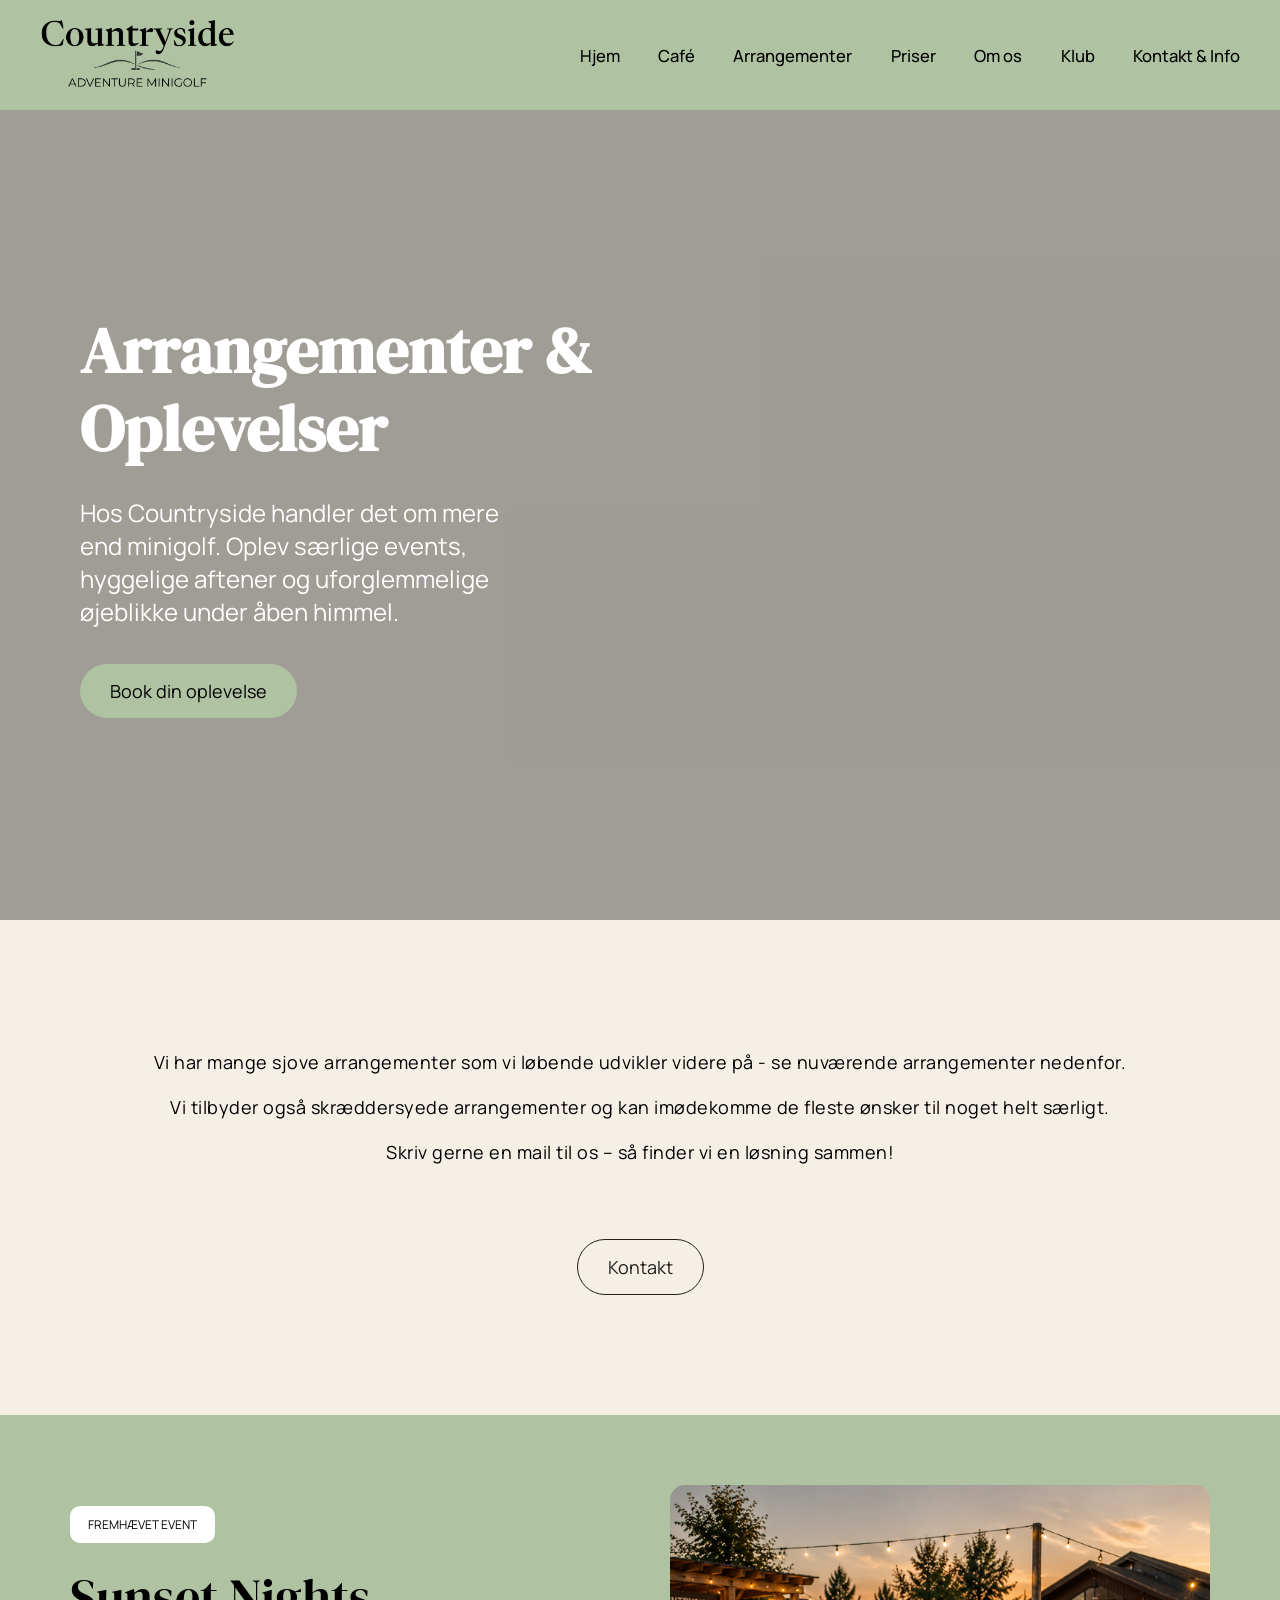
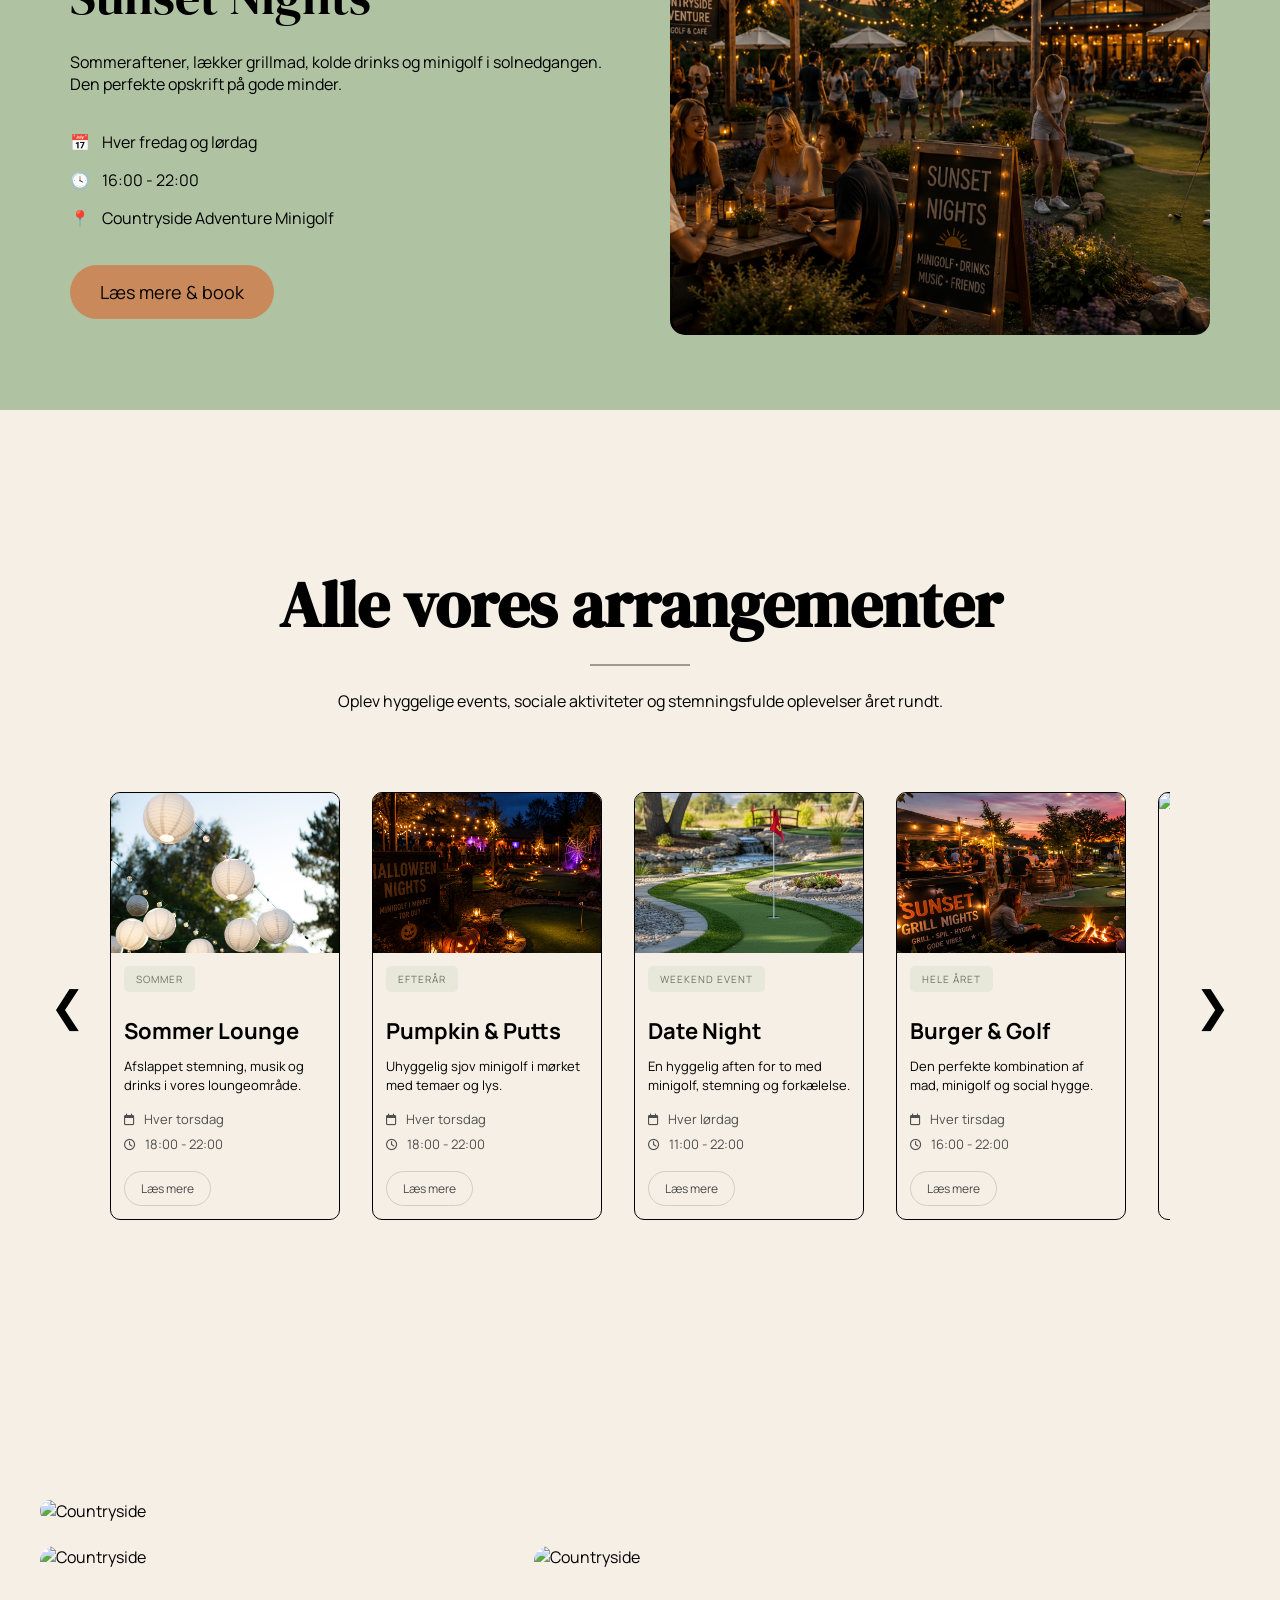
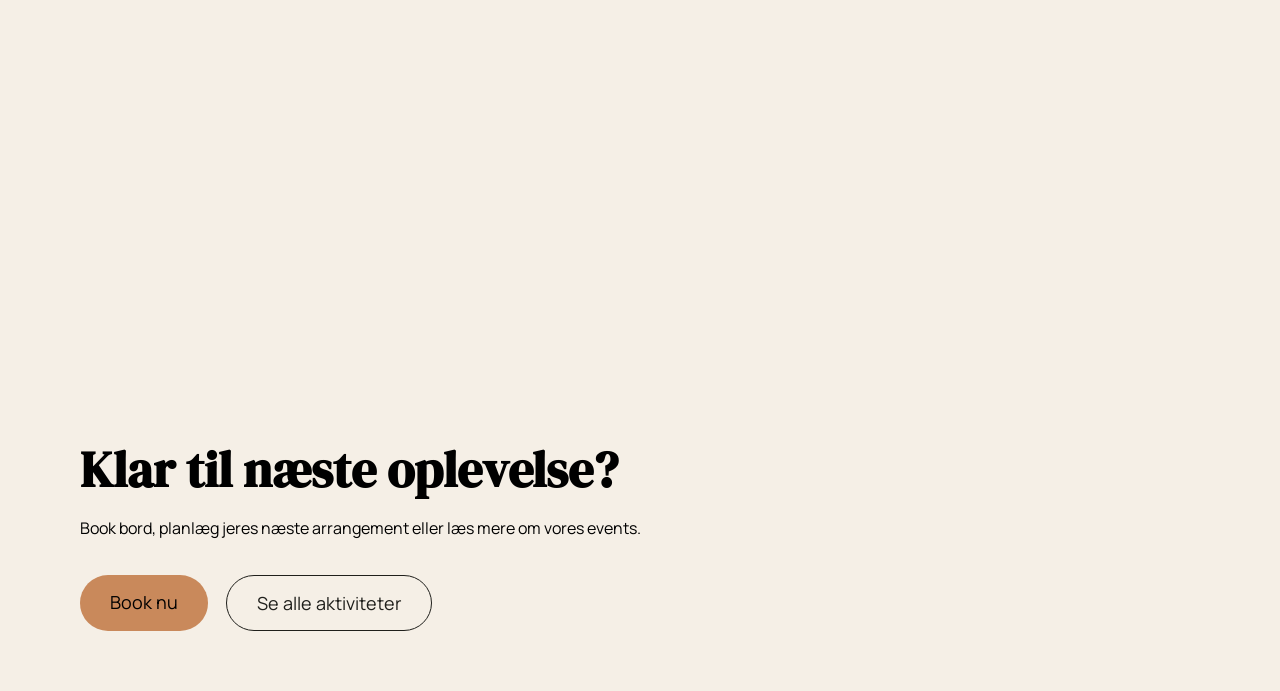
==== commit de8400eb: "Lavet seperat js mappe til arrangementer og nu kører det som det skal. koderne konflikter i fælles j" ====
--- a/arrangementer.html
+++ b/arrangementer.html
@@ -185,7 +185,7 @@
                     <h4>Sommer Lounge</h4>
 
                     <p>
-                        Afslappet stemning, musik og kolde drinks i vores loungeområde.
+                        Afslappet stemning, musik og drinks i vores loungeområde.
                     </p>
 
                     <div class="event-meta">
@@ -226,8 +226,6 @@
                         Uhyggelig sjov minigolf i mørket med temaer og lys.
                     </p>
 
-                    <br>
-
                     <div class="event-meta">
 
                         <p>
@@ -263,7 +261,7 @@
                     <h4>Date Night</h4>
 
                     <p>
-                        En hyggelig aften for to med minigolf, stemning og lidt ekstra forkælelse.
+                        En hyggelig aften for to med minigolf, stemning og forkælelse.
                     </p>
 
                     <div class="event-meta">
@@ -304,8 +302,6 @@
                         Den perfekte kombination af mad, minigolf og social hygge.
                     </p>
 
-                    <br>
-
                     <div class="event-meta">
 
                         <p>
@@ -324,6 +320,23 @@
 
                 </div>
 
+            </article>
+
+            <article class="event-card">
+                <img src="arrangementer-billeder/test.png" alt="Test">
+
+                <div class="card-content">
+                    <span class="event-badge">TEST</span>
+                    <h4>Test Card</h4>
+                    <p>Test af slider.</p>
+
+                    <div class="event-meta">
+                        <p><i class="fa-regular fa-calendar"></i> Test</p>
+                        <p><i class="fa-regular fa-clock"></i> 12:00</p>
+                    </div>
+
+                    <a href="#">Læs mere</a>
+                </div>
             </article>
 
         </div>
@@ -383,7 +396,7 @@
 
 </section>
 
-<script src="js.js"></script>
+<script src="arrangementer-slider.js"></script>
 
 </body>
 </html>
--- a/style.css
+++ b/style.css
@@ -5,114 +5,378 @@
                                 men gør jeg også*/
 }
 
+
+/* ==========================================
+   THEME VARIABLES
+========================================== */
+
+:root {
+
+    /* backgrounds */
+    --bg-color: #F5EFE6;
+
+    --section-color: #BDCCB0;
+
+    /* text */
+    --text-color: #000000;
+
+    /* cards */
+    --card-color: #F8F6F2;
+
+    /* buttons */
+    --primary-color: #C9895B;
+
+    /* header/footer */
+    --header-footer-color: #AFC3A2;
+}
+
+
+/* ==========================================
+   DARK MODE
+========================================== */
+
+[data-theme="dark"] {
+
+    /* backgrounds */
+    --bg-color: #1A1A1A;
+
+    --section-color: #2A2A2A;
+
+    /* text */
+    --text-color: #F5F5F5;
+
+    /* cards */
+    --card-color: #333333;
+
+    /* buttons */
+    --primary-color: #D89A6B;
+
+    /* header/footer */
+    --header-footer-color: #222222;
+}
+
+
+body,
+section,
+div,
+header,
+footer,
+a,
+button {
+
+    transition:
+            background-color 0.3s ease,
+            color 0.3s ease;
+}
+
+
+
+
+
+
+
+
+
+
+
 body{
-    background:#F5EFE6;
-    color:#000000;
+    background-color: var(--bg-color);
+    color: var(--text-color);
+    font-family: 'Manrope', sans-serif;
+}
+
+main p {
+
+    font-family: 'Manrope', sans-serif;
+
+    font-size: clamp(16px, 1.2vw, 18px);
+
+    font-weight: 400;
+
     line-height: 1.6;
 }
 
-p{
-    font-family:'Manrope', sans-serif;
-    font-size:20px;
-    font-weight: 400;
-}
-
-img{
-    width:100%;
-    display:block;
-}
-
-h1{
-    font-family:'DM Serif Display', serif;
-    font-size: 64px;
-    font-weight:550;
-}
-
-h2{
-    font-family:'DM Serif Display', serif;
-    font-size: 64px;
-    font-weight: 550;
-}
-
-h3{
-    font-family:'DM Serif Display', serif;
+
+
+
+h1 {
+
+    font-family: 'DM Serif Display', serif;
+
+    font-size: clamp(42px, 5vw, 64px);
+
+    font-weight: 700;
+
+    line-height: 1.1;
+}
+
+
+
+h2 {
+
+    font-family: 'DM Serif Display', serif;
+
+    font-size: clamp(34px, 4vw, 48px);
+
+    font-weight: 700;
+
+    line-height: 1.1;
+}
+
+
+
+h3 {
+
+    font-family: 'DM Serif Display', serif;
+
+    font-size: clamp(24px, 3vw, 32px);
+
+    font-weight: 600;
+
+    line-height: 1.2;
+}
+
+
+
+
+
+/* ==========================================
+   GLOBAL BUTTONS
+========================================== */
+
+.btn {
+
+    /* jeg gør knappen fleksibel */
+    display: inline-flex;
+
+    /* jeg centrerer indholdet */
+    justify-content: center;
+
+    align-items: center;
+
+    /* responsiv padding */
+    padding:
+            clamp(16px, 1.5vw, 18px)
+            clamp(32px, 3vw, 45px);
+
+    /* jeg gør knappen rund */
+    border-radius: 999px;
+
+    /* jeg fjerner underline */
+    text-decoration: none;
+
+    /* font */
+    font-family: 'Manrope', sans-serif;
+
+    /* responsiv fontstørrelse */
+    font-size: clamp(16px, 1.5vw, 20px);
+
+    font-weight: 600;
+
+    /* bedre vertical alignment */
+    line-height: 1;
+
+    /* smooth hover animation */
+    transition:
+            background-color 0.3s ease,
+            color 0.3s ease,
+            transform 0.3s ease;
+
+    cursor: pointer;
+}
+
+
+/* ==========================================
+   GLOBAL HOVER
+========================================== */
+
+.btn:hover {
+
+    /* lille løft ved hover */
+    transform: translateY(-3px);
+}
+
+
+/* ==========================================
+   PRIMARY BUTTON
+========================================== */
+
+.btn-primary {
+
+    background-color: var(--primary-color);
+
+    color: black;
+}
+
+.btn-primary:hover {
+
+    background-color: #c88552;
+}
+
+
+/* ==========================================
+   SECONDARY BUTTON
+========================================== */
+
+.btn-secondary {
+
+    border: 2px solid black;
+
+    background-color: transparent;
+
+    color: black;
+}
+
+.btn-secondary:hover {
+
+    background-color: black;
+
+    color: white;
+}
+
+
+/* ==========================================
+   LIGHT OUTLINE BUTTON
+========================================== */
+
+.btn-outline-light {
+
+    border: 2px solid white;
+
+    background-color: transparent;
+
+    color: white;
+}
+
+.btn-outline-light:hover {
+
+    background-color: white;
+
+    color: black;
+}
+
+
+/* ==========================================
+   DARK OUTLINE BUTTON
+========================================== */
+
+.btn-outline-dark {
+
+    border: 2px solid black;
+
+    background-color: transparent;
+
+    color: black;
+}
+
+.btn-outline-dark:hover {
+
+    background-color: black;
+
+    color: white;
+}
+
+
+
+
+
+
+
+
+
+
+
+
+
+
+
+
+
+
+
+
+
+
+/* ==========================================
+   HEADER
+========================================== */
+
+/* ==========================================
+   HEADER
+========================================== */
+
+.header {
+
+    /* header baggrund */
+    background-color: var(--header-footer-color);
+
+    /* responsiv højde */
+    min-height: clamp(80px, 10vw, 110px);
+
+    /* logo og navigation på samme række */
+    display: flex;
+
+    justify-content: space-between;
+
+    align-items: center;
+
+    /* responsiv luft i siderne */
+    padding:
+            0
+            clamp(20px, 5vw, 40px);
+
+    position: relative;
+}
+
+/* ==========================================
+   LOGO
+========================================== */
+
+.logo img {
+
+    /* responsiv logo størrelse */
+    height: clamp(45px, 6vw, 70px);
+
+    width: auto;
+
+    display: block;
+}
+
+/* ==========================================
+   NAV LINKS
+========================================== */
+
+.nav-links {
+
+    /* links på række */
+    display: flex;
+
+    /* responsiv afstand */
+    gap: clamp(20px, 3vw, 50px);
+
+    list-style: none;
+
+    margin: 0;
+
+    padding: 0;
+}
+
+
+.nav-links a {
+
+    position: relative;
+
+    text-decoration: none;
+
+    color: #000;
+
+    font-size: clamp(16px, 1.3vw, 20px);
+
     font-weight: 500;
-}
-
-
-
-.btn-primary {
-    display: inline-block;
-    width: fit-content;
-
-    padding: 18px 40px;
-
-    background-color: #C9895B;
-    color: #000;
-
-    text-decoration: none;
-    font-family: 'Manrope', sans-serif;
-    font-weight: 600;
-
-    border-radius: 30px;
-
-    transition: all 0.3s ease;
-}
-
-.btn-primary:hover {
-    transform: translateY(-3px);
-    background-color: #c88552;
-}
-
-
-
-
-
-/* HEADER */
-
-.header {
-    background-color: #AFC3A2;
-    height: 110px;
-
-    display: flex;
-    justify-content: space-between;
-    align-items: center;
-
-    padding: 0 40px;
-}
-
-/* LOGO */
-
-.logo img {
-    height: 70px;
-    width: auto;
-    display: block;
-}
-
-/* NAVIGATION */
-
-.nav-links {
-    display: flex;
-    gap: 50px;
-
-    list-style: none;
-    margin: 0;
-    padding: 0;
-}
-
-/* LINKS */
-
-.nav-links a {
-    position: relative;
-
-    text-decoration: none;
-    color: #000;
-
-    font-family: 'Manrope', sans-serif;
-    font-size: 1.3rem;
-    font-weight: 350;
-
-    transition: color 0.3s ease;
+
+    transition:
+            color 0.3s ease,
+            opacity 0.3s ease;
 }
 
 /* HOVER */
@@ -130,444 +394,1844 @@
 /* STREG UNDER AKTIV SIDE */
 
 .nav-links a.active::after {
+
+    /* jeg opretter et tomt pseudo-element. Uden content ville pseudo-elementet ikke eksistere
+    så ::after ville ikke blive vist */
     content: "";
 
     position: absolute;
+
     left: 0;
-    bottom: -8px;
+
+    bottom: -6px;
 
     width: 100%;
+
+    height: clamp(2px, 0.3vw, 3px);
+
+    background-color: #C9895B;
+
+    border-radius: 999px;
+}
+
+/* ==========================================
+   BURGER MENU
+========================================== */
+
+/* jeg skjuler checkboxen */
+#menu-toggle {
+
+    display: none;
+}
+
+
+/* burger ikon */
+
+.burger {
+
+    display: none;
+
+    flex-direction: column;
+
+    gap: 6px;
+
+    cursor: pointer;
+}
+
+
+/* de tre streger */
+
+.burger span {
+
+    width: 30px;
+
     height: 3px;
 
+    background-color: black;
+
+    border-radius: 999px;
+
+    transition: 0.3s;
+}
+
+
+
+
+
+
+
+
+
+
+
+
+
+
+
+
+
+
+
+
+
+
+
+
+
+
+
+
+
+
+
+
+
+
+
+
+
+
+
+
+
+
+
+/* ==========================================
+   INDEX PAGE
+========================================== */
+/* ==========================================
+   HERO
+========================================== */
+
+.index-hero {
+
+    position: relative;
+
+    width: 100%;
+
+    min-height: 85vh;
+
+    overflow: visible;
+
+    display: flex;
+
+    align-items: center;
+
+    justify-content: center;
+}
+
+
+/* VIDEO */
+
+.index-hero-video {
+
+    position: absolute;
+
+    inset: 0;
+
+    width: 100%;
+
+    height: 100%;
+
+    object-fit: cover;
+
+    z-index: 0;
+}
+
+
+/* OVERLAY - så teksten bliver læsbar */
+
+.index-hero-overlay {
+
+    position: absolute;
+
+    inset: 0;                  /* fylder hele hero automatisk */
+
+background-color: rgba(0,0,0,0.35);   /* sort overlay med 35% opacity */
+
+    z-index: 1;         /* så den ligger ovenpå video, da video er 0 */
+}
+
+
+/* TERRACOTTA LINE */
+
+.index-hero::after {
+
+    content: "";
+
+    position: absolute;         /* linjen ligger ovenpå hero */
+
+    left: 0;
+    bottom: 0;              /* placeret præcist nederst */
+
+    width: 100%;
+
+    height: clamp(6px, 1vw, 12px);
+
     background-color: #C9895B;
-    border-radius: 999px;
-}
-
-/* BURGER */
-
-#menu-toggle {
-    display: none;
-}
-
-.burger {
-    display: none;
-}
-
-
-
-
-
-
-
-
-/* Index */
-
-/* HERO VIDEO */
-
-.hero-video {
+
+    z-index: 3;         /* over overlay og video men under CTA */
+}
+
+
+/* CONTENT */
+
+.index-hero-content {
+
+    position: relative;         /* content ligger over overlay. z.index virker korrekt */
+
+    z-index: 2;
+
+    width: min(90%, 1100px);           /* betyder brug det mindste af:
+                                        - 90% af skærmen --> mobil → ca 90%
+                                        - 1100px --> desktop → stopper ved 1100px */
+
+    text-align: center;     /* hero-content centreres */
+
+    color: white;
+
+    padding-inline: 20px;           /* gør ar teksten aldrig rammer kanten på mobil og bedre breathing room */
+
+    display: flex;
+
+    flex-direction: column;
+
+    align-items: center;
+}
+
+
+/* H1 */
+
+.index-hero-content h1 {
+
+    color: white;
+
+    margin-bottom: 20px;
+}
+
+
+/* TEXT */
+
+.index-hero-content p {
+
+    width: min(100%, 900px);
+
+    color: white;
+
+    line-height: 1.5;
+
+    font-size: clamp(18px, 2vw, 24px);
+}
+
+
+/* BUTTONS */
+
+.index-hero-buttons {
+
+    position: absolute;
+
+    left: 50%;
+    bottom: -26px;
+
+    transform: translateX(-50%);
+
+    display: flex;
+
+    gap: clamp(15px, 3vw, 40px);
+
+    z-index: 5;
+
+    flex-wrap: wrap;
+
+    justify-content: center;
+}
+
+
+
+
+/* ==========================================
+   INTRO
+========================================== */
+
+.index-intro-section {
+
+    padding: 200px 100px 0;
+}
+
+.index-intro-section p {
+
+    max-width: 1100px;
+
+    margin-bottom: 30px;
+}
+
+.index-intro-section h2 {
+
+    max-width: 1100px;
+
+    margin-bottom: 20px;
+}
+
+
+
+
+
+
+
+
+/* ==========================================
+   FEATURED EVENT
+========================================== */
+
+.index-featured-event-section {
+
+    display: flex;          /* lægger content og image ved siden af hinanden */
+
+    align-items: center;        /* centrerer content og billede vertikalt */
+
+    gap: clamp(40px, 6vw, 80px);
+
+    padding: clamp(60px, 8vw, 80px)
+    clamp(20px, 6vw, 100px);
+
+    margin-top: clamp(100px, 12vw, 200px);
+
+    background-color: var(--section-color);
+}
+
+
+/* content */
+
+.index-featured-event-content {
+
+    flex: 1;        /* content tager fleksibel plads - elementet må fylde den plads der er tilgængelig inde i flex-containeren. */
+
+    max-width: 550px;
+}
+
+.index-featured-event-content h2 {
+
+    margin-bottom: clamp(15px, 2vw, 20px);
+}
+
+.index-featured-event-content h3 {
+
+    margin-bottom: clamp(15px, 2vw, 20px);
+}
+
+.index-featured-event-content p {
+
+    margin-bottom: clamp(25px, 4vw, 40px);
+}
+
+
+/* list */
+
+.index-featured-event-list {
+
+    list-style: none;
+
+    padding: 0;
+
+    margin-bottom: clamp(30px, 5vw, 50px);
+}
+
+.index-featured-event-list li {
+
+    margin-bottom: clamp(10px, 2vw, 15px);
+}
+
+
+/* buttons */
+
+.index-featured-event-buttons {
+
+    display: flex;
+
+    gap: clamp(15px, 3vw, 30px);
+
+    flex-wrap: wrap;
+}
+
+
+/* image */
+
+.index-featured-event-image {
+
+    flex: 1;
+
+    display: flex;
+
+    justify-content: center;
+}
+
+.index-featured-event-image img {
+
+    width: 100%;
+
+    max-width: 700px;
+
+    border-radius: 20px;
+
+    display: block;
+}
+
+
+
+/* ==========================================
+   STORY SECTION
+========================================== */
+
+.index-story-section {
+
+    padding: clamp(100px, 12vw, 200px)
+    clamp(20px, 6vw, 100px);
+    /* hvad det gør:
+    Desktop:
+    200px top/bottom
+    100px sider
+
+    Mobil:
+    100px top/bottom
+    20px sider*/
+}
+
+
+/* wrapper */
+
+.index-story-wrapper {
+
+    display: flex;
+
+    align-items: center;
+
+    gap: clamp(40px, 6vw, 80px);
+}
+
+
+/* content */
+
+.index-story-content {
+
+    flex: 1;
+
+    max-width: 600px;
+}
+
+.index-story-content p {
+
+    margin-bottom: clamp(20px, 3vw, 30px);
+}
+
+
+/* buttons */
+
+.index-story-buttons {
+
+    display: flex;
+
+    flex-direction: column;
+
+    gap: clamp(20px, 3vw, 30px);
+
+    margin-top: clamp(40px, 5vw, 60px);
+}
+
+
+/* images */
+
+.index-story-images {
+
+    display: flex;
+
+    margin: 0;
+}
+
+.index-story-images img {
+
+    width: clamp(220px, 28vw, 330px);
+
+    aspect-ratio: 330 / 520;        /* lader browseren selv regne højden ud korrekt */
+
+    object-fit: cover;
+
+    display: block;
+}
+
+
+
+
+
+/* ==========================================
+   GALLERY
+========================================== */
+
+.index-gallery-section {
+
+    /* jeg giver responsiv luft rundt om sektionen */
+    padding:
+            clamp(80px, 10vw, 100px)
+            clamp(20px, 6vw, 100px);
+}
+
+
+/* text */
+
+.index-gallery-section p {
+
+    /* jeg giver responsiv luft under teksten */
+    margin-bottom: clamp(20px, 3vw, 30px);
+
+    /* jeg begrænser læsebredden hvilket forhindrer ekstremt lange tekstlinjer og dårlig readability på store skærme */
+    max-width: 1000px;
+}
+
+
+/* slider */
+
+.index-gallery-slider {
+
+    /* jeg gør slideren til reference for absolute buttons */
     position: relative;
+
+    /* jeg centrerer billedet */
+    display: flex;
+
+    justify-content: center;
+
+    align-items: center;
+
+    /* jeg giver responsiv luft under slideren */
+    margin-bottom: clamp(25px, 4vw, 40px);
+}
+
+
+/* image */
+
+.index-gallery-slider img {
+
+    /* billedet fylder hele bredden */
     width: 100%;
-    height: 80vh;
-    overflow: visible;
-}
-
-/* VIDEO */
-
-.hero-video video {
+
+    /* men stopper ved 1200px */
+    max-width: 1200px;
+
+    /* jeg holder proportionerne responsive
+     Så browseren:
+    -regner selv højden ud
+    -holder proportionerne korrekte
+    -bliver responsiv automatisk*/
+    aspect-ratio: 16 / 9;
+
+    /* jeg beskærer billedet pænt */
+    object-fit: cover;
+
+    /* afrundede hjørner */
+    border-radius: 20px;
+
+    /* fjerner inline spacing */
+    display: block;
+}
+
+
+/* buttons */
+
+.index-gallery-slider button {
+
+    /* jeg placerer knapperne ovenpå slideren */
+    position: absolute;
+
+    /* responsiv størrelse */
+    width: clamp(45px, 6vw, 70px);
+
+    height: clamp(45px, 6vw, 70px);
+
+    /* jeg gør knapperne runde */
+    border-radius: 50%;
+
+    /* jeg fjerner standard border */
+    border: none;
+
+    /* baggrundsfarve */
+    background-color: var(--section-color);
+
+    /* cursor bliver til hånd */
+    cursor: pointer;
+
+    /* responsiv ikon størrelse */
+    font-size: clamp(1.2rem, 3vw, 2rem);
+
+    /* smooth hover */
+    transition: transform 0.3s ease;
+}
+
+
+.index-gallery-prev {
+
+    /* jeg placerer knappen responsivt til venstre */
+    left: clamp(-15px, -2vw, -35px);
+}
+
+
+.index-gallery-next {
+
+    /* jeg placerer knappen responsivt til højre */
+    right: clamp(-15px, -2vw, -35px);
+}
+
+
+/* hover */
+
+.index-gallery-slider button:hover {
+
+    /* lille hover animation */
+    transform: scale(1.05);
+}
+
+
+
+
+
+/* ==========================================
+   COURSE MAP
+========================================== */
+
+.index-course-map-section {
+
+    /* jeg giver responsiv luft i siderne */
+    padding: 0 clamp(20px, 6vw, 100px);
+}
+
+.index-course-map {
+
+    margin: 0;
+}
+
+.index-course-map img {
+
+    /* billedet fylder hele containeren */
     width: 100%;
+
+    /* billedet bliver responsivt */
+    max-width: 1600px;
+
+    /* jeg holder proportionerne korrekte på billedet */
+    height: auto;
+
+    /* fjerner inline whitespace
+    UDEN display:block
+    ┌───────────┐
+    │ billede   │
+    └───────────┘
+    ____________ ← lille gap til tekst
+    MED display:block
+    ┌───────────┐
+    │ billede   │
+    └───────────┘
+    ingen ekstra luft.*/
+    display: block;
+
+    /* centrerer billedet */
+    margin: 0 auto;
+}
+
+
+
+/* ==========================================
+   GAMES
+========================================== */
+
+.index-games-section {
+
+    /* jeg giver responsiv luft rundt om sektionen */
+    padding:
+            clamp(80px, 10vw, 100px)
+            clamp(20px, 6vw, 100px);
+
+    /* baggrundsfarve */
+    background-color: var(--section-color);
+
+    /* jeg giver responsiv afstand til sektionen over */
+    margin-top: clamp(100px, 12vw, 200px);
+    margin-bottom: clamp(100px, 12vw, 200px);
+}
+
+
+/* top */
+
+.index-games-top {
+
+    /* jeg placerer content og billede ved siden af hinanden */
+    display: flex;
+
+    /* jeg aligner dem i toppen */
+    align-items: flex-start;
+
+    /* responsiv afstand mellem dem */
+    gap: clamp(40px, 6vw, 100px);
+}
+
+
+/* content */
+
+.index-games-content {
+
+    flex: 1;
+}
+
+.index-games-content h2 {
+
+    /* luft under h2 */
+    margin-bottom: clamp(15px, 2vw, 20px);
+}
+
+.index-games-content h3 {
+
+    /* luft under h3 */
+    margin-bottom: clamp(20px, 3vw, 30px);
+}
+
+.index-games-content p {
+
+    /* luft mellem paragraphs */
+    margin-bottom: clamp(10px, 2vw, 15px);
+
+    /* jeg begrænser læsebredden */
+    max-width: 700px;
+}
+
+
+/* image */
+
+.index-games-image img {
+
+    /* billedet fylder containeren */
+    width: 100%;
+
+    /* men stopper ved 650px */
+    max-width: 650px;
+
+    /* afrundede hjørner */
+    border-radius: 15px;
+
+    /* fjerner inline whitespace */
+    display: block;
+}
+
+
+/* icons */
+
+.index-games-icons {
+
+    /* jeg centrerer billedet */
+    text-align: center;
+
+    /* responsiv luft over */
+    margin-top: clamp(50px, 8vw, 80px);
+
+    margin-bottom: 0;
+}
+
+.index-games-icons img {
+
+    /* billedet fylder størstedelen af containeren men aldrig over 1300px */
+    width: min(100%, 1300px);
+
+    /* jeg centrerer billedet */
+    margin: 0 auto;
+
+    /* fjerner inline whitespace */
+    display: block;
+}
+
+
+
+
+
+/* ==========================================
+   WHY SECTION
+========================================== */
+
+.index-why-section {
+
+    /* jeg giver sektionen responsiv luft */
+    padding:
+            clamp(100px, 12vw, 200px)
+            clamp(20px, 6vw, 100px);
+
+    /* jeg placerer content og billede ved siden af hinanden */
+    display: flex;
+
+    align-items: center;
+
+    gap: clamp(40px, 6vw, 100px);
+}
+
+
+/* ==========================================
+   CONTENT
+========================================== */
+
+.index-why-content {
+
+    /* content fylder fleksibelt */
+    flex: 1;
+
+    /* jeg begrænser læsebredden */
+    max-width: 700px;
+}
+
+.index-why-content h2 {
+
+    /* luft under overskrift */
+    margin-bottom: clamp(20px, 3vw, 30px);
+}
+
+.index-why-content p {
+
+    /* luft mellem paragraphs */
+    margin-bottom: clamp(25px, 4vw, 40px);
+}
+
+.index-why-content strong {
+
+    font-weight: 700;
+}
+
+
+/* ==========================================
+   IMAGE
+========================================== */
+
+.index-why-image img {
+
+    /* billedet fylder containeren */
+    width: 100%;
+
+    /* men stopper ved designets størrelse */
+    max-width: 520px;
+
+    border-radius: 15px;
+
+    display: block;
+}
+
+
+
+/* ==========================================
+   REVIEWS
+========================================== */
+
+.index-reviews-section {
+
+    /* grøn baggrund */
+    background-color: var(--section-color);
+
+    /* responsiv spacing */
+    padding:
+            clamp(80px, 10vw, 100px)
+            clamp(20px, 6vw, 100px);
+
+    margin-bottom: clamp(100px, 12vw, 200px);
+}
+
+
+/* ==========================================
+   HEADING
+========================================== */
+
+.index-reviews-section h2 {
+
+    margin-bottom: clamp(20px, 3vw, 30px);
+}
+
+
+/* ==========================================
+   INTRO
+========================================== */
+
+.index-reviews-intro {
+
+    /* jeg begrænser læsebredden */
+    max-width: 700px;
+
+    /* luft ned til anmeldelser */
+    margin-bottom: clamp(40px, 8vw, 80px);
+}
+
+
+/* ==========================================
+   GALLERY
+========================================== */
+
+.index-reviews-gallery {
+
+    /* billeder ved siden af hinanden */
+    display: flex;
+
+    gap: clamp(20px, 5vw, 120px);
+
+    margin-bottom: clamp(40px, 8vw, 80px);
+}
+
+.index-reviews-gallery img {
+
+    /* billederne deler pladsen */
+    flex: 1;
+
+    width: 100%;
+
+    border-radius: 20px;
+
+    display: block;
+
+    /* let skygge */
+    box-shadow: 0 4px 12px rgba(0,0,0,0.12);
+}
+
+
+
+
+
+/* ==========================================
+   OPENING HOURS
+========================================== */
+
+.index-opening-section {
+
+    /* responsiv spacing */
+    padding:
+            clamp(100px, 12vw, 200px)
+            clamp(20px, 6vw, 100px);
+
+    /* map og content ved siden af hinanden */
+    display: flex;
+
+    align-items: center;
+
+    gap: clamp(40px, 6vw, 80px);
+}
+
+
+/* ==========================================
+   MAP
+========================================== */
+
+.index-opening-map {
+
+    flex: 1;
+
+    width: 100%;
+}
+
+.index-opening-map iframe {
+
+    /* kortet fylder hele containeren */
+    width: 100%;
+
+    /* responsiv højde */
+    height: clamp(350px, 60vw, 620px);
+
+    border: none;
+
+    border-radius: 15px;
+
+    display: block;
+}
+
+
+/* ==========================================
+   CONTENT
+========================================== */
+
+.index-opening-content {
+
+    flex: 1;
+}
+
+.index-opening-text {
+
+    font-size: clamp(18px, 2vw, 20px);
+
+    margin-bottom: clamp(25px, 4vw, 40px);
+}
+
+
+/* ==========================================
+   OPENING HOURS ROWS
+========================================== */
+
+.index-opening-hours {
+
+    /* jeg gør containeren til flex */
+    display: flex;
+
+    /* jeg placerer rækkerne under hinanden */
+    flex-direction: column;
+
+    /* responsiv afstand mellem rækkerne */
+    gap: clamp(12px, 2vw, 16px);
+
+    /* responsiv luft under opening hours */
+    margin-bottom: clamp(20px, 3vw, 30px);
+}
+
+
+/* row */
+
+.index-opening-row {
+
+    display: flex;
+
+    overflow: hidden;
+
+    border-radius: 15px;
+}
+
+
+/* day */
+
+.index-opening-day {
+
+    flex: 1;
+
+    background-color: #D9D9D9;
+
+    padding: clamp(18px, 2vw, 22px);
+
+    text-align: center;
+
+    font-size: clamp(16px, 2vw, 22px);
+}
+
+
+/* time */
+
+.index-opening-time {
+
+    flex: 1;
+
+    background-color: var(--section-color);
+
+    padding: clamp(18px, 2vw, 22px);
+
+    text-align: center;
+
+    font-size: clamp(16px, 2vw, 22px);
+}
+
+
+/* ==========================================
+   NOTE
+========================================== */
+
+.index-opening-note {
+
+    /* jeg gør noten lidt mindre end normal brødtekst */
+    font-size: clamp(15px, 1.2vw, 17px);
+}
+
+
+
+
+
+
+
+
+
+
+
+
+
+
+
+
+
+
+
+
+
+
+
+
+
+
+
+
+
+
+
+
+
+
+
+
+
+
+/* ==========================================
+   SUNSET NIGHTS SIDE
+========================================== */
+/* ==========================================
+   GLOBALE SECTION STYLES
+========================================== */
+
+
+/* ==========================================
+   GLOBALE SECTION STYLES
+========================================== */
+
+.sunset-section-label {
+
+    /* terracotta label */
+    color: #C9895B;
+
+    /* store bogstaver */
+    text-transform: uppercase;
+
+    font-weight: 700;
+
+    /* lidt tracking gør labels mere elegante */
+    letter-spacing: 1px;
+
+    /* responsiv luft under */
+    margin-bottom: clamp(12px, 2vw, 20px);
+}
+
+
+/* ==========================================
+   HERO
+========================================== */
+
+/* ==========================================
+   HERO
+========================================== */
+
+.sunset-hero {
+
+    /* parent til overlay/content */
+    position: relative;
+
+    /* responsiv hero højde */
+    min-height: min(90vh, 700px);
+
+    /* baggrundsbillede */
+    background-image: url("kampagne-billeder/kampagnehero.png");
+
+    background-size: cover;
+
+    background-position: center;
+
+    /* jeg centrerer content vertikalt */
+    display: flex;
+
+    align-items: center;
+
+    padding:
+            clamp(120px, 10vw, 180px)
+            clamp(20px, 8vw, 100px);
+}
+
+
+/* mørkt overlay */
+
+.sunset-hero-overlay {
+
+    position: absolute;
+
+    inset: 0;       /* overlay fylder hele hero */
+
+    background-color: rgba(0,0,0,0.35);
+
+    z-index: 1;
+}
+
+
+/* hero content */
+
+.sunset-hero-content {
+
+    /* content over overlay */
+    position: relative;
+
+    z-index: 2;
+
+    /* begrænser tekstbredden */
+    max-width: 650px;
+
+    color: white;
+}
+
+
+/* hero tekst */
+
+.sunset-hero-content h1 {
+
+    color: white;
+
+    margin-bottom: clamp(15px, 2vw, 20px);
+}
+
+/* stor introtekst */
+
+.sunset-hero-lead {
+
+    font-size: clamp(22px, 3vw, 35px);
+
+    line-height: 1.3;
+
+    margin-bottom: clamp(25px, 4vw, 50px);
+
+    color: white;
+
+    font-weight: 500;
+}
+
+/* hero brødtekst */
+
+.sunset-hero-text {
+
+    max-width: 500px;
+
+    margin-bottom: clamp(25px, 4vw, 40px);
+
+    color: white;
+}
+
+
+/* hero buttons */
+
+.sunset-hero-buttons {
+
+    display: flex;
+
+    gap: clamp(12px, 2vw, 20px);
+
+    flex-wrap: wrap;
+}
+
+
+/* ==========================================
+   BUTTONS
+========================================== */
+
+/* primary */
+
+.btn-primary {
+
+    background-color: #C9895B;
+
+    color: black;
+}
+
+.btn-primary:hover {
+
+    transform: translateY(-3px);
+}
+
+
+/* white outline */
+
+.btn-outline-light {
+
+    border: 2px solid white;
+
+    color: white;
+}
+
+.btn-outline-light:hover {
+
+    background-color: white;
+
+    color: black;
+}
+
+
+/* dark outline */
+
+.btn-outline-dark {
+
+    border: 2px solid black;
+
+    color: black;
+}
+
+.btn-outline-dark:hover {
+
+    background-color: black;
+
+    color: white;
+}
+
+
+/* ==========================================
+   ABOUT SECTION
+========================================== */
+
+.sunset-about-section {
+
+    /* responsiv spacing */
+    padding:
+            clamp(100px, 12vw, 200px)
+            clamp(20px, 6vw, 100px);
+
+    /* tekst og billede ved siden af hinanden */
+    display: flex;
+
+    align-items: center;
+
+    /* responsiv afstand mellem content og billede */
+    gap: clamp(40px, 6vw, 100px);
+}
+
+
+/* tekst */
+
+.sunset-about-content {
+
+    flex: 1;
+
+    min-width: 0;
+}
+
+.sunset-about-content p {
+
+    /* responsiv luft under tekst */
+    margin-bottom: clamp(25px, 4vw, 40px);
+
+    /* jeg begrænser læsebredden */
+    max-width: 650px;
+}
+
+
+/* info line */
+
+.sunset-about-info {
+
+    /* ikon og tekst på samme række */
+    display: flex;
+
+    align-items: center;
+
+    /* responsiv afstand */
+    gap: clamp(10px, 2vw, 15px);
+
+    /* responsiv luft under */
+    margin-bottom: clamp(30px, 5vw, 50px);
+
+    flex-wrap: wrap;
+}
+
+.sunset-about-info i {
+
+    /* responsiv ikon størrelse */
+    font-size: clamp(20px, 3vw, 28px);
+
+}
+
+
+/* billede */
+
+.sunset-about-image {
+
+    flex: 1;
+    min-width: 0;
+}
+
+.sunset-about-image img {
+
+    /* billedet fylder containeren */
+    width: 100%;
+
+    /* responsiv afrunding */
+    border-radius: clamp(12px, 2vw, 20px);
+
+    /* fjerner inline whitespace */
+    display: block;
+}
+
+
+
+/* ==========================================
+   OPLEVELSER
+========================================== */
+
+.sunset-experiences-section {
+
+    /* responsiv spacing */
+    padding:
+            0
+            clamp(20px, 6vw, 100px)
+            clamp(100px, 12vw, 200px);
+}
+
+
+/* ==========================================
+   GRID
+========================================== */
+
+.sunset-experience-grid {
+
+    /* responsivt grid */
+    display: grid;
+
+    /* automatisk responsive grid:
+   - hvert card må minimum være 180px bredt
+   - cards vokser fleksibelt og fylder resten af pladsen
+   - browseren bestemmer automatisk hvor mange cards
+     der kan være på hver række */
+    grid-template-columns:
+    repeat(auto-fit, minmax(180px, 1fr));
+
+    /* responsiv afstand */
+    gap: clamp(20px, 3vw, 30px);
+
+    margin-top: clamp(40px, 5vw, 60px);
+}
+
+
+/* ==========================================
+   CARDS
+========================================== */
+
+.sunset-experience-card {
+
+    /* lys baggrund */
+    background-color: var(--card-color);
+
+    /* responsiv afrunding */
+    border-radius: clamp(14px, 2vw, 20px);
+
+    overflow: hidden;
+
+    /* jeg laver card layout */
+    display: flex;
+
+    flex-direction: column;
+
+    height: 100%;   /* samme højde på alle cards */
+}
+
+
+/* ==========================================
+   CARD CONTENT
+========================================== */
+
+.sunset-experience-card-content {
+
+    /* responsiv padding */
+    padding:
+            clamp(25px, 4vw, 35px)
+            clamp(15px, 2vw, 20px)
+            clamp(25px, 4vw, 30px);
+
+    text-align: center;
+
+    /* content fylder resten af card */
+    flex: 1;
+
+    /* fleksibelt layout */
+    display: flex;
+
+    flex-direction: column;
+
+    /* elementerne fordeles i højden */
+    justify-content: space-between;
+
+    align-items: center;
+
+    /* responsiv afstand mellem elementer */
+    gap: clamp(15px, 2vw, 20px);
+}
+
+
+/* ==========================================
+   ICONS
+========================================== */
+
+.sunset-experience-card-content i {
+
+    /* responsiv ikon størrelse */
+    font-size: clamp(28px, 4vw, 42px);
+
+    color: #000;
+}
+
+
+/* ==========================================
+   TITLES
+========================================== */
+
+.sunset-experience-card-content h3 {
+
+    line-height: 1.1;
+}
+
+
+/* ==========================================
+   TEXT
+========================================== */
+
+.sunset-experience-card-content p {
+
+    line-height: 1.5;
+
+    /* bedre læsebredde */
+    max-width: 22ch;
+}
+
+
+/* ==========================================
+   IMAGES
+========================================== */
+
+.sunset-experience-card img {
+
+    width: 100%;
+
+    /* responsiv billedhøjde */
+    height: clamp(140px, 18vw, 180px);
+
+    object-fit: cover;
+
+    display: block;
+}
+
+
+/* ==========================================
+   WHY SECTION
+========================================== */
+
+.sunset-why-section {
+
+    /* responsiv spacing */
+    padding:
+            0
+            clamp(20px, 6vw, 100px)
+            clamp(100px, 12vw, 200px);
+}
+
+/* ==========================================
+   SECTION HEADER
+========================================== */
+
+.sunset-section-header {
+
+    /* responsiv luft under overskriften */
+    margin-bottom: clamp(5px, 2vw, 15px);
+}
+
+/* ==========================================
+   TEXT CONTAINER
+========================================== */
+
+.sunset-why-text {
+
+    /* jeg begrænser læsebredden */
+    max-width: 900px;
+}
+
+/* ==========================================
+   PARAGRAPHS
+========================================== */
+
+.sunset-why-text p {
+
+    margin-bottom: clamp(20px, 3vw, 30px);
+
+    line-height: 1.7;
+}
+
+
+
+
+
+
+/* ==========================================
+   GALLERY
+========================================== */
+
+.sunset-gallery-section {
+
+    /* grøn baggrund */
+    background-color: var(--section-color);
+
+    /* responsiv spacing rundt om sektionen */
+    padding:
+            clamp(60px, 8vw, 100px)
+            clamp(20px, 6vw, 100px);
+
+    /* jeg centrerer tekst og knap */
+    text-align: center;
+}
+
+/* ==========================================
+   SECTION HEADER
+========================================== */
+
+.sunset-section-header {
+
+    /* luft under overskriften */
+    margin-bottom: clamp(20px, 3vw, 30px);
+}
+
+
+/* ==========================================
+   GRID
+========================================== */
+
+.sunset-gallery-grid {
+
+    /* jeg begrænser hvor bredt galleriet må blive */
+    max-width: 1200px;
+
+    /* jeg centrerer gridet
+       og giver responsiv luft under */
+    margin:
+            0
+            auto
+            clamp(40px, 6vw, 80px);
+
+    /* jeg bruger CSS Grid layout */
+    display: grid;
+
+    /* editorial layout:
+       - første kolonne bliver stor
+       - de to andre bliver mindre */
+    grid-template-columns: 2fr 1fr 1fr;
+
+    /* responsiv rækkehøjde */
+    grid-template-rows:
+        clamp(180px, 22vw, 240px)
+        clamp(140px, 16vw, 180px);
+
+    /* responsiv afstand mellem billeder */
+    gap: clamp(8px, 1vw, 12px);
+}
+
+
+/* ==========================================
+   IMAGES
+========================================== */
+
+.sunset-gallery-grid img {
+
+    /* billederne fylder grid-cellen */
+    width: 100%;
+
     height: 100%;
+
+    /* billeder beskæres pænt */
     object-fit: cover;
+
+    /* responsiv afrunding */
+    border-radius: clamp(10px, 1.5vw, 12px);
+
+    /* fjerner whitespace under billeder */
     display: block;
 }
 
-/* MØRKT OVERLAY */
-
-.hero-video::before {
-    content: "";
-    position: absolute;
-    inset: 0;
-    background: rgba(0, 0, 0, 0.30);
-    z-index: 1;
-}
-
-/* TERRACOTTA STREG I BUNDEN */
-
-.hero-video::after {            /* Opretter et usynligt element efter indholdet i .hero-video */
-    content: "";                /* Pseudo-elementer virker kun hvis de har content. Her er indholdet tomt (""),
-                                fordi vi bare vil bruge elementet som en farvet bjælke. */
-    position: absolute;         /* Gør at elementet kan placeres præcist inde i .hero-video. Det virker fordi man har:
-                                .hero-video {position: relative;}
-                                Så bliver .hero-video referencepunktet */
-    left: 0;                    /* Starter helt ude ved venstre kant */
-    bottom: 0;                  /* Placerer elementet helt nede i bunden af .hero-video */
+
+
+
+
+/* ==========================================
+   PRAKTISK INFORMATION
+========================================== */
+
+.sunset-practical-section {
+
+    /* responsiv spacing */
+    padding:
+            clamp(100px, 12vw, 200px)
+            clamp(20px, 6vw, 100px);
+
+    /* jeg placerer content og billede ved siden af hinanden */
+    display: flex;
+
+    justify-content: space-between;
+
+    /* jeg aligner elementerne i toppen */
+    align-items: flex-start;
+
+    /* responsiv afstand mellem kolonner */
+    gap: clamp(40px, 6vw, 80px);
+}
+
+
+/* ==========================================
+   LEFT CONTENT
+========================================== */
+
+.sunset-practical-content {
+
+    /* content får mere plads end billedet */
+    flex: 1.5;
+}
+
+
+/* ==========================================
+   GRID
+========================================== */
+
+.sunset-practical-grid {
+
+    /* jeg placerer cards på række */
+    display: flex;
+
+    /* responsiv afstand mellem cards */
+    gap: clamp(25px, 4vw, 60px);
+
+    /* cards må gerne wrappe */
+    flex-wrap: wrap;
+}
+
+
+/* ==========================================
+   CARDS
+========================================== */
+
+.sunset-practical-card {
+
+    /* card bredde */
+    flex: 1 1 100px;
+
+    /* jeg stacker indholdet */
+    display: flex;
+
+    flex-direction: column;
+
+    gap: clamp(10px, 1.5vw, 16px);
+
+    /* begrænser card bredde */
+    max-width: 150px;
+}
+
+
+/* ==========================================
+   ICONS
+========================================== */
+
+.sunset-practical-card i {
+
+    /* responsiv ikon størrelse */
+    font-size: clamp(30px, 4vw, 42px);
+}
+
+
+
+
+/* ==========================================
+   TEXT
+========================================== */
+
+.sunset-practical-card p {
+
+    line-height: 1.6;
+
+    max-width: 22ch;
+}
+
+
+/* ==========================================
+   IMAGE
+========================================== */
+
+.sunset-practical-image {
+
+    /* fleksibel billedbredde */
+    flex: 0 1 clamp(280px, 40vw, 520px);
+}
+
+/* ==========================================
+   IMAGE
+========================================== */
+
+.sunset-practical-image img {
 
     width: 100%;
-    height: 12px;
-
-    background-color: #C9895B;
-    z-index: 3;
-}
-
-/* TEKST PÅ VIDEO */
-
-.hero-text {
-    position: absolute;
-    top: 45%;               /* Hvor langt fra toppen. 50% ville være midt på videoen */
-    left: 50%;              /* Så den er centreret midt på skærmen */
-    transform: translate(-50%, -50%);
+
+    /* responsiv afrunding */
+    border-radius: clamp(12px, 2vw, 20px);
+
+    display: block;
+}
+
+
+
+
+/* ==========================================
+   CTA SECTION
+========================================== */
+
+.sunset-cta-section {
+
+    /* responsiv spacing */
+    padding:
+            clamp(70px, 8vw, 120px)
+            clamp(20px, 6vw, 100px);
+
+    /* responsiv afstand til footer */
+    margin-bottom: clamp(100px, 12vw, 200px);
+
+    /* background billede */
+    background-image:
+            url("kampagne-billeder/fade.png");
+
+    background-size: cover;
+
+    background-position: center;
+
+    /* jeg centrerer content */
+    display: flex;
+
+    justify-content: center;
+
+    align-items: center;
 
     text-align: center;
+}
+
+/* ==========================================
+   TITLE
+========================================== */
+
+.sunset-cta-content h2 {
+
     color: white;
-    z-index: 2;
-
-    max-width: 1200px;
-   width: 90%;
-}
-
-.hero-text h1 {
-    font-family: 'DM Serif Display', serif;
-    font-size: 4rem;
-    margin-bottom: 10px;
-}
-
-.hero-text p {
-    font-family: 'Manrope', sans-serif;
-    font-size: 1.6rem;
-    line-height: 1.4;
-}
-
-/* CTA KNAPPER */
-
-.hero-cta {
-    position: absolute;
-    bottom: -35px;
-    left: 50%;
-
-    transform: translateX(-50%);
-
-    display: flex;
-    gap: 80px;
-
-    z-index: 10;
-}
-
-.cta-btn {
-    background-color: #C9895B;
-    color: black;
-
-    text-decoration: none;
-
-    padding: 15px 60px;
-
-    border-radius: 50px;
-
-    font-family: 'Manrope', sans-serif;
-    font-size: 1.8rem;
-    font-weight: 500;
-}
-
-.cta-btn:hover {
-    background-color: #c88552;
-    transform: translateY(-3px);
-}
-
-
-
-
-
-
-
-/* MERE END BARE MINIGOLF */
-
-.index-section1 h1{
-    margin-top: 200px;
-    margin-left: 100px;
-    margin-right: 100px;
-    line-height: 110px;
-}
-
-.index-section1 p{
-    margin-left: 100px;
-    margin-right: 100px;
-    margin-bottom: 30px;
-}
-
-
-
-
-
-
-
-
-
-
-
-
-/* INDEX FEATURED EVENT */
-
-.index-featured-event {
-    background-color: #BDCCB0;
-
-    width: 100%;
-
-    display: flex;
-    align-items: center;
-    justify-content: space-between;
-
-    gap: 80px;
-
-    padding: 80px 100px;
-
-    margin-top: 200px;
-}
-
-/* VENSTRE SIDE */
-
-.index-event-content {
-    flex: 1;
-    max-width: 550px;
-}
-
-.index-event-content h2 {
-    font-family: 'DM Serif Display', serif;
-    font-size: 64px;
-    margin-bottom: 20px;
-    font-weight: 500;
-}
-
-.index-event-content h3 {
-    font-family: 'DM Serif Display', serif;
-    font-size: 40px;
-    margin-bottom: 20px;
-    font-weight: 510;
-}
-
-.index-event-content p {
-    font-family: 'Manrope', sans-serif;
-    font-size: 25px;
-    line-height: 1.5;
-    margin-bottom: 40px;
-}
-
-/* INFO LISTE */
-
-.index-event-info {
-    list-style: none;
-    padding: 0;
-    margin-bottom: 50px;
-}
-
-.index-event-info li {
-    font-family: 'Manrope', sans-serif;
-    font-size: 20px;
-    margin-bottom: 15px;
-}
-
-/* KNAPPER */
-
-.index-event-buttons {
-    display: flex;
-    gap: 30px;
-}
-
-
-/* HØJRE SIDE */
-
-.index-event-image {
-    flex: 1;
-}
-
-.index-event-image img {
-    width: 100%;
-
-    border-radius: 20px;
-
-    display: block;
-}
-
-
-
-
-
-
-
-
-
-
-
-
-/* SECTION 2 - INFO OM DEM */
-
-.owners-section {
-    padding: 200px 100px;
-    background-color: #F5EFE6;
-}
-
-.owners-section h1 {
-    font-size: 64px;
-    margin-bottom: 30px;
-    line-height: 1.1;
-}
-
-.owners-wrapper {
-    display: flex;
-    justify-content: space-between;
-    align-items: center;
-    gap: 80px;
-}
-
-/* VENSTRE SIDE */
-
-.owners-content {
-    flex: 1;
-    max-width: 600px;
-}
-
-.owners-content p {
-    font-family: 'Manrope', sans-serif;
-    font-size: 20px;
-    margin-bottom: 30px;
-}
-
-/* KNAPPER */
-
-.owners-buttons {
-    display: flex;
-    flex-direction: column;
-    gap: 30px;
-    margin-top: 60px;
-}
-
-
-
-/* HØJRE SIDE */
-
-.owners-images {
-    display: flex;
-    gap: 0;
-    flex-shrink: 0;
-}
-
-.owners-images img {
-    width: 330px;
-    height: 520px;
-
-    object-fit: cover;
-    display: block;
-}
-
-
-
-
-
-
-
-
-/* GALLERI SCROLL */
-
-.gallery-section {
-    padding: 100px;
-}
-
-/* jeg laver slideren relativ,
-   så pilene kan placeres ovenpå billedet */
-
-.slider {
-    position: relative;
-
-    display: flex;
-    justify-content: center;
-    align-items: center;
-
-    margin-top: 30px;
-    margin-bottom: 30px;
-}
-
-/* jeg giver billedet samme størrelse som i designet */
-
-.slider img {
-    width: 100%;
-    max-width: 1200px;
-
-    height: 650px;
-
-    object-fit: cover;
-    display: block;
-
-    border-radius: 20px;
-}
-
-/* jeg laver pilene runde */
-
-.slider button {
-    position: absolute;
-
-    width: 70px;
-    height: 70px;
-
-    border: none;
-    border-radius: 50%;
-
-    background: #AFC3A2;
-
-    cursor: pointer;
-
-    font-size: 2rem;
-}
-
-/* jeg placerer venstre pil */
-
-.prev {
-    left: -35px;
-}
-
-/* jeg placerer højre pil */
-
-.next {
-    right: -35px;
-}
-
-/* jeg giver en lille hover-effekt */
-
-.slider button:hover {
-    transform: scale(1.05);
-}
-
-.gallery-section h2{
-    margin-bottom: 5px;
-}
-
-.gallery-section p {
-    font-family: 'Manrope', sans-serif;
-    font-size: 20px;
-    margin-bottom: 20px;
-    font-weight: 500;
-}
-
-
-
-
-
-
-
-
-
-
-/* KORT OVER MINIGOLF BANEN */
-.minigolfbanekort{
-    display: block;
-    /* jeg ændrer billedet fra inline til block,
-       fordi block-elementer kan centreres med margin auto */
-
-
-
-    margin: 0 auto;
-    /* 0 = ingen margin top/bund
-       auto = browseren fordeler automatisk pladsen på venstre og højre side
-       så billedet havner i midten */
-
-    width: 80%;
-}
+
+    /* responsiv afstand til knappen */
+    margin-bottom: clamp(25px, 4vw, 50px);
+}
+
+
+
+
+
+
+
+
+
+
+
+
+
+
+
+
+
+
+
+
+
+
+
+
+
+
+
+
+
+
 
 
 
@@ -725,7 +2389,7 @@
 
     margin-bottom:24px;
 
-    letter-spacing:0,5px;
+    letter-spacing:0.5px;
 
     line-height:2.5;
 }
@@ -857,258 +2521,197 @@
     margin:24px auto;
 }
 
-
-
 /* SLIDER WRAPPER */
 
 .slider-wrapper4{
-
-    position:relative;
-
-    max-width:1200px;
-
-    margin:auto;
-
-    padding:0 60px;
-}
-
-
-
-/* EVENT GRID / SLIDER */
+    position: relative;
+    max-width: 1300px;
+    margin: 0 auto;
+    padding: 0 70px;
+}
+
+
+
+/* EVENT GRID */
+
 
 .event-grid{
-
     display:flex;
+    gap:32px;
+    overflow-x:auto;
+    scroll-behavior:smooth;
+}
+
+.event-grid::-webkit-scrollbar{
+    display:none;
+}
+
+/* PIL KNAPPER */
+
+.slider-btn{
+    position: absolute;
+    top: 50%;
+    transform: translateY(-50%);
+    background: none;
+    border: none;
+    font-size: 42px;
+    cursor: pointer;
+    z-index: 10;
+    color: black;
+}
+
+.left{
+    left: 10px;
+}
+
+.right{
+    right: 10px;
+}
+
+
+
+/* CARDS */
+
+.event-card{
+    width: 230px;
+    flex-shrink: 0;
+    background: #f5efe6;
+    border: 1px solid black;
+    border-radius: 10px;
+    overflow: hidden;
+}
+
+
+
+/* BILLEDER */
+
+.event-card img{
+    width: 100%;
+    height: 160px;
+    object-fit: cover;
+    display: block;
+}
+
+
+
+/* INDHOLD */
+
+.card-content{
+    padding: 13px;
+}
+
+
+
+/* BADGE */
+
+.event-badge{
+    display: inline-block;
+    padding: 6px 12px;
+    background: #E7E8DA;
+    border-radius: 5px;
+    font-size: 10px;
+    letter-spacing: 1px;
+    color: #6E735F;
+    margin-bottom: 14px;
+}
+
+
+
+/* TITEL */
+
+.card-content h4{
+    font-size: 22px;
+    line-height: 1.2;
+    margin: 12px 0;
+}
+
+
+
+/* BRØDTEKST */
+
+.card-content p{
+    font-size: 13px;
+    line-height: 1.5;
+    margin-bottom: 14px;
+}
+
+
+
+/* INFO */
+
+.event-meta{
+    margin-bottom: 16px;
+}
+
+.event-meta p{
+    font-size: 13px;
+    margin-bottom: 6px;
+    color: #4F4F4F;
+}
+
+.event-meta i{
+    font-size: 12px;
+    margin-right: 6px;
+}
+
+
+
+/* KNAP */
+
+.card-content a{
+    display: inline-block;
+    padding: 8px 16px;
+    border: 1px solid #d3cdc3;
+    border-radius: 999px;
+    text-decoration: none;
+    color: #4a4a4a;
+    font-size: 12px;
+}
+
+/*LILLE GALLERI MED 3 BILLEDER*/
+
+.gallery{
+
+    padding:120px 40px;
+}
+
+.gallery-top img{
+
+    width:100%;
+
+    height:500px;
+
+    object-fit:cover;
+
+    border-radius:15px;
+}
+
+.gallery-bottom{
+
+    display:grid;
+
+    grid-template-columns:0.8fr 1.2fr;
 
     gap:24px;
 
-    overflow-x:auto;
-
-    scroll-behavior:smooth;
-
-    scrollbar-width:none;
-}
-
-.event-grid::-webkit-scrollbar{
-
-    display:none;
-}
-
-
-
-/* PIL KNAPPER */
-
-.slider-btn{
-
-    position:absolute;
-
-    top:50%;
-
-    transform:translateY(-50%);
-
-    background:none;
-
-    border:none;
-
-    font-size:40px;
-
-    cursor:pointer;
-
-    z-index:10;
-
-    color:black;
-}
-
-.left{
-
-    left:0;
-}
-
-.right{
-
-    right:0;
-}
-
-
-
-/* EVENT CARDS */
-
-.event-card{
-
-    width:240px;
-
-    background:#f5efe6;
-
-    border-radius:10px;
-
-    border:1px solid black;
-
-    overflow:hidden;
-
-    flex-shrink:0;
-}
-
-
-
-/* EVENT BILLEDER */
-
-.event-card img{
+    margin-top:24px;
+}
+
+.gallery-bottom img{
 
     width:100%;
 
-    height:170px;
+    height:320px;
 
     object-fit:cover;
-}
-
-
-
-/* CARD INDHOLD */
-
-.card-content{
-
-    padding:18px;
-}
-
-
-
-/* BADGES */
-
-.event-badge{
-
-    display:inline-block;
-
-    padding:6px 12px;
-
-    background:#E7E8DA;
-
-    border-radius:5px;
-
-    font-size:10px;
-
-    letter-spacing:1px;
-
-    margin-bottom:16px;
-
-    color:#6E735F;
-}
-
-
-
-/* TITLER */
-
-.card-content h4{
-
-    font-size:20px;
-
-    line-height:1.2;
-
-    margin:12px 0;
-}
-
-
-
-/* TEKST */
-
-.card-content p{
-
-    font-size:13px;
-
-    line-height:1.6;
-
-    margin-bottom:16px;
-}
-
-
-
-/* INFO */
-
-.event-meta{
-
-    margin-bottom:18px;
-}
-
-.event-meta p{
-
-    font-size:12px;
-
-    margin-bottom:6px;
-
-    color:#4F4F4F;
-}
-
-.event-meta i{
-
-    margin-right:6px;
-}
-
-
-
-/* KNAP */
-
-.card-content a{
-
-    display:inline-block;
-
-    padding:8px 14px;
-
-    border:1px solid #d3cdc3;
-
-    border-radius:999px;
-
-    text-decoration:none;
-
-    color:#4a4a4a;
-
-    font-size:11px;
-}
-
-
-/*LILLE GALLERI MED 3 BILLEDER*/
-
-.gallery{
-
-    padding:120px 40px;
-}
-
-.gallery-top img{
-
-    width:100%;
-
-    height:500px;
-
-    object-fit:cover;
 
     border-radius:15px;
 }
-
-.gallery-bottom{
-
-    display:grid;
-
-    grid-template-columns:0.8fr 1.2fr;
-
-    gap:24px;
-
-    margin-top:24px;
-}
-
-.gallery-bottom img{
-
-    width:100%;
-
-    height:320px;
-
-    object-fit:cover;
-
-    border-radius:15px;
-}
-
-
 
 /*KLAR TIL NÆSTE OPLEVELSE - SEKTION*/
 /* CTA */
 
+
 .cta-section{
 
     padding:20px 40px;
@@ -1121,7 +2724,7 @@
 
 .cta-content h3{
 
-    font-size:50px;
+    font-size:50px; /*KLAR TIL NÆSTE OPLEVELSE TITEL*/
 
     line-height:0.95;
 
@@ -1138,10 +2741,14 @@
 }
 
 
-
 /* RESPONSIVE */
 
 @media(max-width:1100px){
+
+    .event-grid{
+
+        grid-template-columns:repeat(2,1fr);
+    }
 
     .featured-event{
 
@@ -1172,20 +2779,707 @@
         font-size:44px;
     }
 
+    .event-grid{
+
+        grid-template-columns:1fr;
+    }
+
     .featured-event,
     .cta-content{
 
         padding:40px 30px;
     }
 
-    .slider-wrapper4{
-
-        padding:0 30px;
-    }
-
-    .event-card{
-
-        width:220px;
-    }
-
-}+}
+
+
+
+
+
+
+
+
+
+
+
+
+
+
+
+
+
+
+
+
+
+
+
+
+
+/* ==========================================
+   FOOTER
+========================================== */
+
+.footer {
+
+    /* footer baggrund */
+    background-color: var(--header-footer-color);
+
+    /* responsiv spacing */
+    padding:
+            clamp(60px, 8vw, 100px)
+            clamp(20px, 6vw, 100px);
+}
+
+.footer a,
+.footer p {
+
+    /* responsiv footer tekst */
+    font-size: clamp(16px, 1.4vw, 19px);
+}
+
+
+/* ==========================================
+   TOP DEL
+========================================== */
+
+.footer-top {
+
+    /* kolonner ved siden af hinanden */
+    display: flex;
+
+    /* responsiv afstand */
+    gap: clamp(40px, 6vw, 100px);
+
+    /* responsiv luft ned til footer-bottom */
+    margin-bottom: clamp(60px, 8vw, 120px);
+}
+
+.footer-column {
+
+    flex: 1;
+
+    min-width: 0;       /* forhindrer flex overflow og lange ord der ødelægger layout */
+}
+
+.footer-column h3 {
+
+    /* luft under overskrift */
+    margin-bottom: clamp(20px, 3vw, 35px);
+}
+
+
+/* ==========================================
+   ÅBNINGSTIDER
+========================================== */
+
+.footer-hours {
+
+    display: flex;
+
+    flex-direction: column;
+
+    gap: clamp(12px, 2vw, 20px);
+}
+
+
+/* jeg laver én samlet række */
+
+.footer-row {
+
+    /* dag og tid på samme række */
+    display: flex;
+}
+
+
+
+/* jeg styler venstre halvdel */
+
+.footer-day {
+
+    flex: 2;
+
+    background-color: #D7DEC9;
+
+    padding:
+            clamp(14px, 2vw, 18px)
+            clamp(18px, 3vw, 25px);
+
+    border-radius: 12px 0 0 12px;
+}
+
+
+/* jeg styler højre halvdel */
+
+.footer-time {
+
+    flex: 1;
+
+    background-color: #D9D9D9;
+
+    padding: 18px 25px;
+
+    text-align: center;
+
+    border-radius: 0 12px 12px 0;
+
+}
+
+.footer-note {
+
+    margin-top: 35px;
+
+}
+
+
+/* ==========================================
+   FIND OS
+========================================== */
+
+.footer-contact-item {
+
+    display: flex;
+
+    align-items: center;
+
+    gap: clamp(15px, 2vw, 20px);
+
+    margin-bottom: clamp(20px, 4vw, 35px);
+}
+
+.footer-contact-item i {
+
+    /* jeg gør ikonerne store ligesom designet */
+    font-size: 2rem;
+
+    width: 40px;
+
+}
+
+.footer-contact-item p {
+
+    line-height: 1.5;
+
+}
+
+.footer-contact-item a {
+
+    /* jeg gør teksten sort */
+    color: black;
+
+    /* jeg fjerner understregning */
+    text-decoration: none;
+}
+
+.footer-contact-item a:hover {
+
+    color: #C9895B;
+}
+
+.social-icons a {
+
+    width: clamp(45px, 6vw, 60px);
+
+    height: clamp(45px, 6vw, 60px);
+}
+
+
+/* ==========================================
+   KNAP
+========================================== */
+
+.footer-btn {
+
+    display: inline-block;
+
+    margin-top: 20px;
+
+    padding: 15px 35px;
+
+    background-color: #C9895B;
+
+    color: black;
+
+    text-decoration: none;
+
+    border-radius: 999px;
+
+    font-family: 'Manrope', sans-serif;
+
+    font-weight: 600;
+
+    transition: 0.3s;
+
+}
+
+.footer-btn:hover {
+
+    transform: translateY(-3px);
+
+}
+
+
+/* ==========================================
+   LINKS
+========================================== */
+
+.footer-links {
+
+    list-style: none;
+
+    padding: 0;
+
+}
+
+.footer-links li {
+
+    /* responsiv afstand mellem links */
+    margin-bottom: clamp(12px, 2vw, 18px);
+
+}
+
+.footer-links a {
+
+    color: black;
+
+    text-decoration: none;
+
+}
+
+
+/* ==========================================
+   SOCIALE MEDIER
+========================================== */
+
+.social-icons {
+
+    /* jeg placerer ikonerne på række */
+    display: flex;
+
+    /* responsiv afstand mellem ikonerne */
+    gap: clamp(12px, 2vw, 20px);
+
+    /* responsiv luft over ikonerne */
+    margin-top: clamp(25px, 4vw, 40px);
+
+    /* ikonerne må wrappe hvis der ikke er plads */
+    flex-wrap: wrap;
+}
+
+.social-icons a {
+
+    /* responsiv størrelse */
+    width: clamp(45px, 6vw, 60px);
+
+    height: clamp(45px, 6vw, 60px);
+
+    /* cirkel */
+    border-radius: 50%;
+
+    /* border */
+    border: 3px solid black;
+
+    /* jeg centrerer ikonet */
+    display: flex;
+
+    justify-content: center;
+
+    align-items: center;
+
+    /* ikonfarve */
+    color: black;
+
+    text-decoration: none;
+
+    /* responsiv ikon størrelse */
+    font-size: clamp(20px, 3vw, 28px);
+
+    /* smooth animation */
+    transition:
+            transform 0.3s ease,
+            background-color 0.3s ease,
+            color 0.3s ease;
+}
+
+.social-icons a:hover {
+
+    /* lille løft */
+    transform: translateY(-3px);
+
+    /* hover baggrund */
+    background-color: #C9895B;
+
+    color: black;
+}
+
+
+/* ==========================================
+   BUND
+========================================== */
+
+.footer-bottom {
+
+    display: flex;
+
+    justify-content: center;
+
+    align-items: center;
+
+    gap: clamp(10px, 2vw, 25px);
+
+    flex-wrap: wrap;
+
+    border-top: 1px solid rgba(0,0,0,0.15);
+
+    padding-top: clamp(20px, 4vw, 35px);
+
+    font-size: clamp(14px, 1vw, 15px);
+}
+
+
+
+
+
+
+
+
+
+
+
+
+
+
+
+
+
+
+
+
+
+
+
+/* ==========================================
+   HEADER - MOBILE NAVIGATION
+========================================== */
+
+@media (max-width: 950px) {
+
+    /* jeg viser burgeren */
+    .burger {
+
+        display: flex;
+
+        z-index: 1001;
+    }
+
+    /* mobilmenu */
+    .nav-links {
+
+        position: absolute;
+
+        top: 100%;
+
+        left: 0;
+
+        width: 100%;
+
+        background-color: #AFC3A2;
+
+        flex-direction: column;
+
+        align-items: center;
+
+        padding: 40px 20px;
+
+        gap: 30px;
+
+        display: none;
+
+        z-index: 1000;
+    }
+
+    /* når burgeren trykkes */
+    #menu-toggle:checked ~ .nav-links {
+
+        display: flex;
+    }
+}
+
+
+
+
+
+/* ==========================================
+   INDEX
+========================================== */
+/* ==========================================
+   MOBILE HERO
+========================================== */
+
+@media (max-width: 768px) {
+
+    .index-hero {
+
+        min-height: 70vh;
+    }
+}
+
+/* ==========================================
+   FEATURED EVENT RESPONSIVE
+========================================== */
+
+@media (max-width: 900px) {
+
+    .index-featured-event-section {
+
+        flex-direction: column;
+
+        align-items: flex-start;
+    }
+
+    .index-featured-event-content {
+
+        max-width: 100%;
+    }
+
+    .index-featured-event-image {
+
+        width: 100%;
+    }
+
+    .index-featured-event-image img {
+
+        max-width: 100%;
+    }
+}
+
+/* ==========================================
+   STORY RESPONSIVE
+========================================== */
+
+@media (max-width: 900px) {
+
+    .index-story-wrapper {
+
+        flex-direction: column;
+
+        align-items: flex-start;
+    }
+
+    .index-story-content {
+
+        max-width: 100%;
+    }
+
+    .index-story-images {
+
+        width: 100%;
+
+        justify-content: center;
+    }
+}
+
+/* ==========================================
+   GALLERY RESPONSIVE
+========================================== */
+
+@media (max-width: 768px) {
+
+    .index-gallery-slider button {
+
+        /* jeg flytter knapperne ind på billedet */
+        width: 50px;
+
+        height: 50px;
+    }
+
+    .index-gallery-prev {
+
+        left: 15px;
+    }
+
+    .index-gallery-next {
+
+        right: 15px;
+    }
+}
+
+/* ==========================================
+   GAMES RESPONSIVE
+========================================== */
+
+@media (max-width: 900px) {
+
+    .index-games-top {
+
+        /* jeg placerer elementerne under hinanden */
+        flex-direction: column;
+    }
+
+    .index-games-image img {
+
+        /* billedet fylder hele bredden */
+        max-width: 100%;
+    }
+}
+
+
+/* ==========================================
+   OPENING RESPONSIVE
+========================================== */
+
+@media (max-width: 900px) {
+
+    .index-opening-section {
+
+        /* content og map stacker */
+        flex-direction: column;
+    }
+
+    .index-opening-map iframe {
+
+        min-height: 450px;
+    }
+}
+
+
+/* ==========================================
+   WHY RESPONSIVE
+========================================== */
+
+@media (max-width: 900px) {
+
+    .index-why-section {
+
+        /* jeg placerer elementerne under hinanden */
+        flex-direction: column;
+    }
+
+    .index-why-content {
+
+        max-width: 100%;
+    }
+}
+
+
+/* ==========================================
+   REVIEWS RESPONSIVE
+========================================== */
+
+@media (max-width: 900px) {
+
+    .index-reviews-gallery {
+
+        /* billederne stacker */
+        flex-direction: column;
+    }
+}
+
+
+
+
+
+
+/* ==========================================
+   KAMPAGNE SIDE - SUNSET NIGHT
+========================================== */
+
+/* ==========================================
+   ABOUT RESPONSIVE
+========================================== */
+
+@media (max-width: 900px) {
+
+    .sunset-about-section {
+
+        /* elementerne stacker */
+        flex-direction: column;
+    }
+
+    .sunset-about-content,
+    .sunset-about-image {
+
+        width: 100%;
+    }
+}
+
+/* ==========================================
+   TABLET GALLERY
+========================================== */
+
+@media (max-width: 900px) {
+
+    .sunset-gallery-grid {
+
+        /* jeg laver 2 lige store kolonner */
+        grid-template-columns: 1fr 1fr;
+
+        /* alle billeder får samme responsive højde */
+        grid-template-rows:
+            repeat(3, clamp(180px, 28vw, 240px));
+    }
+}
+
+
+/* ==========================================
+   MOBILE GALLERY
+========================================== */
+
+@media (max-width: 600px) {
+
+    .sunset-gallery-grid {
+
+        /* billederne stacker i 1 kolonne */
+        grid-template-columns: 1fr;
+
+        /* automatisk responsive højde */
+        grid-template-rows:
+            repeat(6, clamp(220px, 55vw, 320px));
+    }
+}
+
+/* ==========================================
+   TABLET PRAKTISK INFORMATION
+========================================== */
+
+@media (max-width: 800px) {
+
+    .sunset-practical-section {
+
+        /* jeg stacker content og billede */
+        flex-direction: column;
+    }
+
+    .sunset-practical-image {
+
+        /* billedet fylder hele bredden */
+        width: 100%;
+    }
+}
+
+
+
+
+
+/* ==========================================
+   FOOTER RESPONSIVE
+========================================== */
+
+@media (max-width: 900px) {
+
+    .footer-top {
+
+        /* kolonnerne stacker */
+        flex-direction: column;
+    }
+
+    .footer-column {
+
+        width: 100%;
+    }
+}
+
+
+
+
+
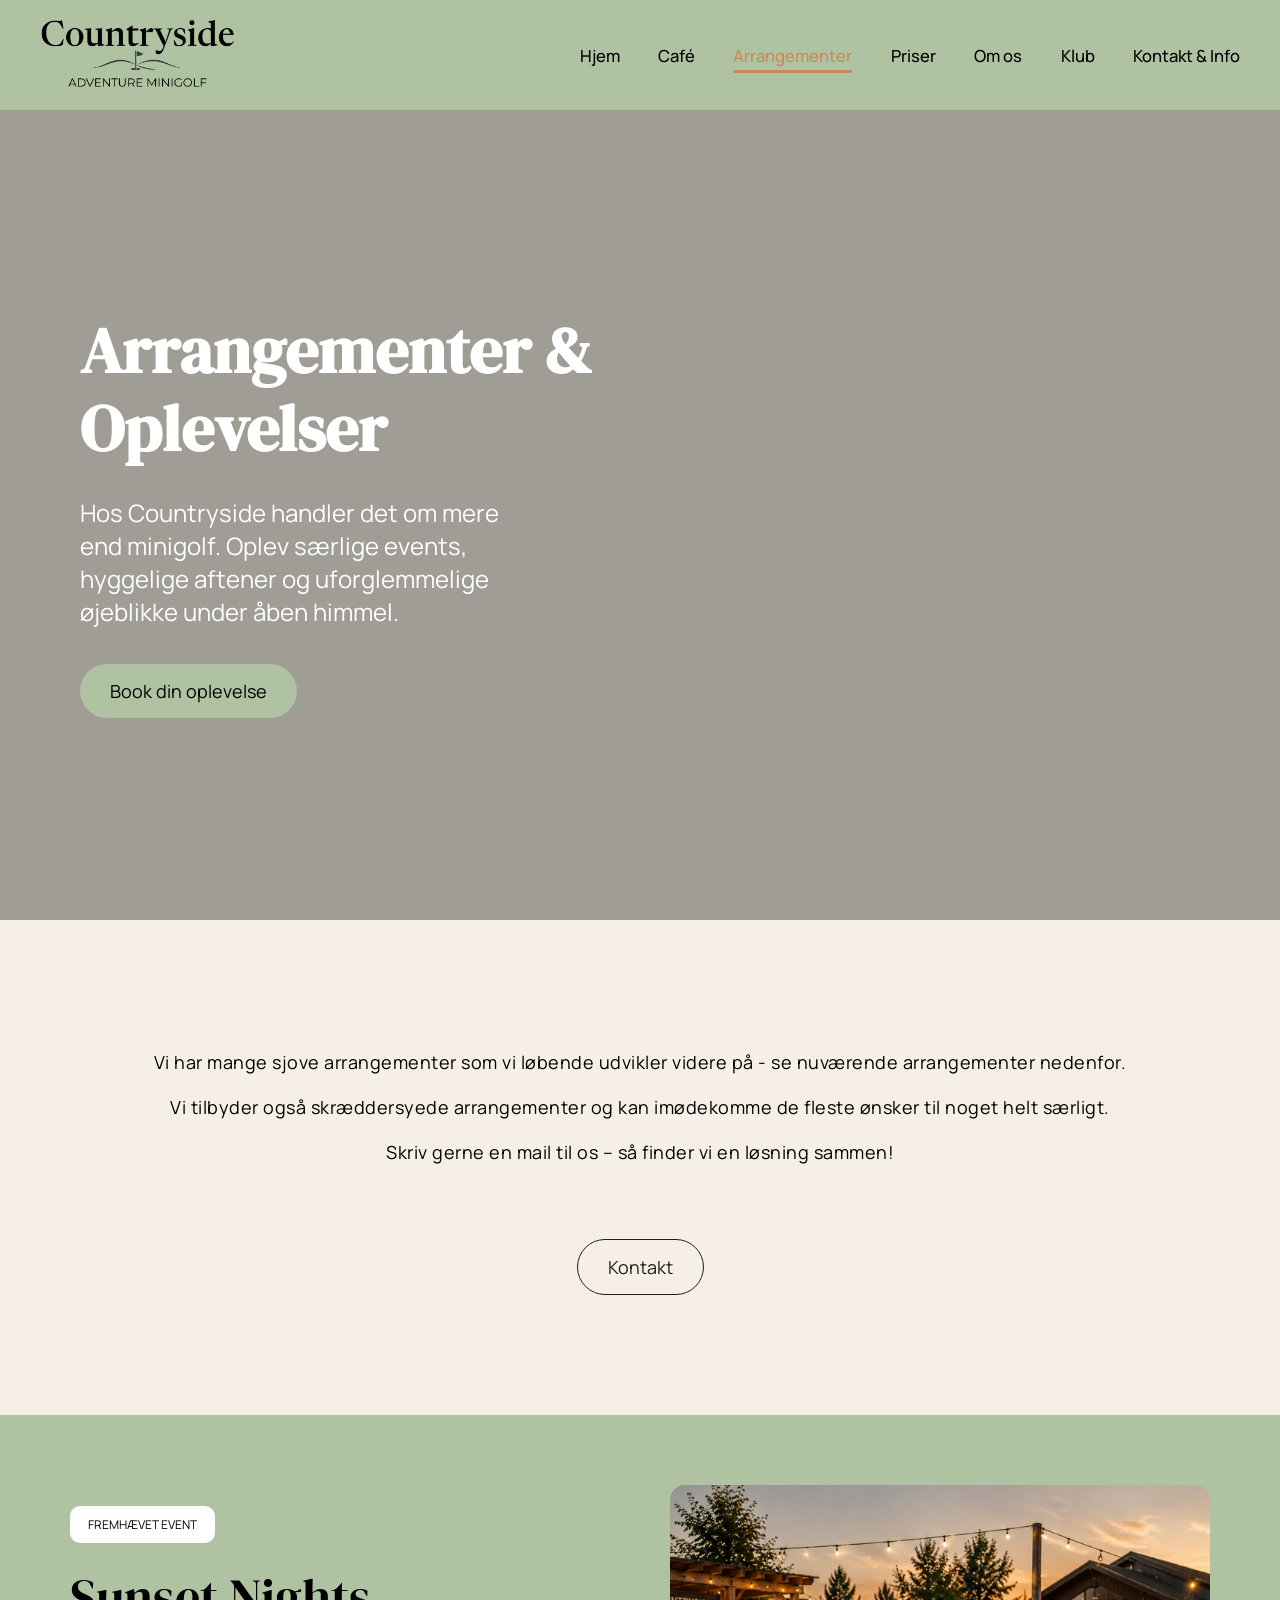
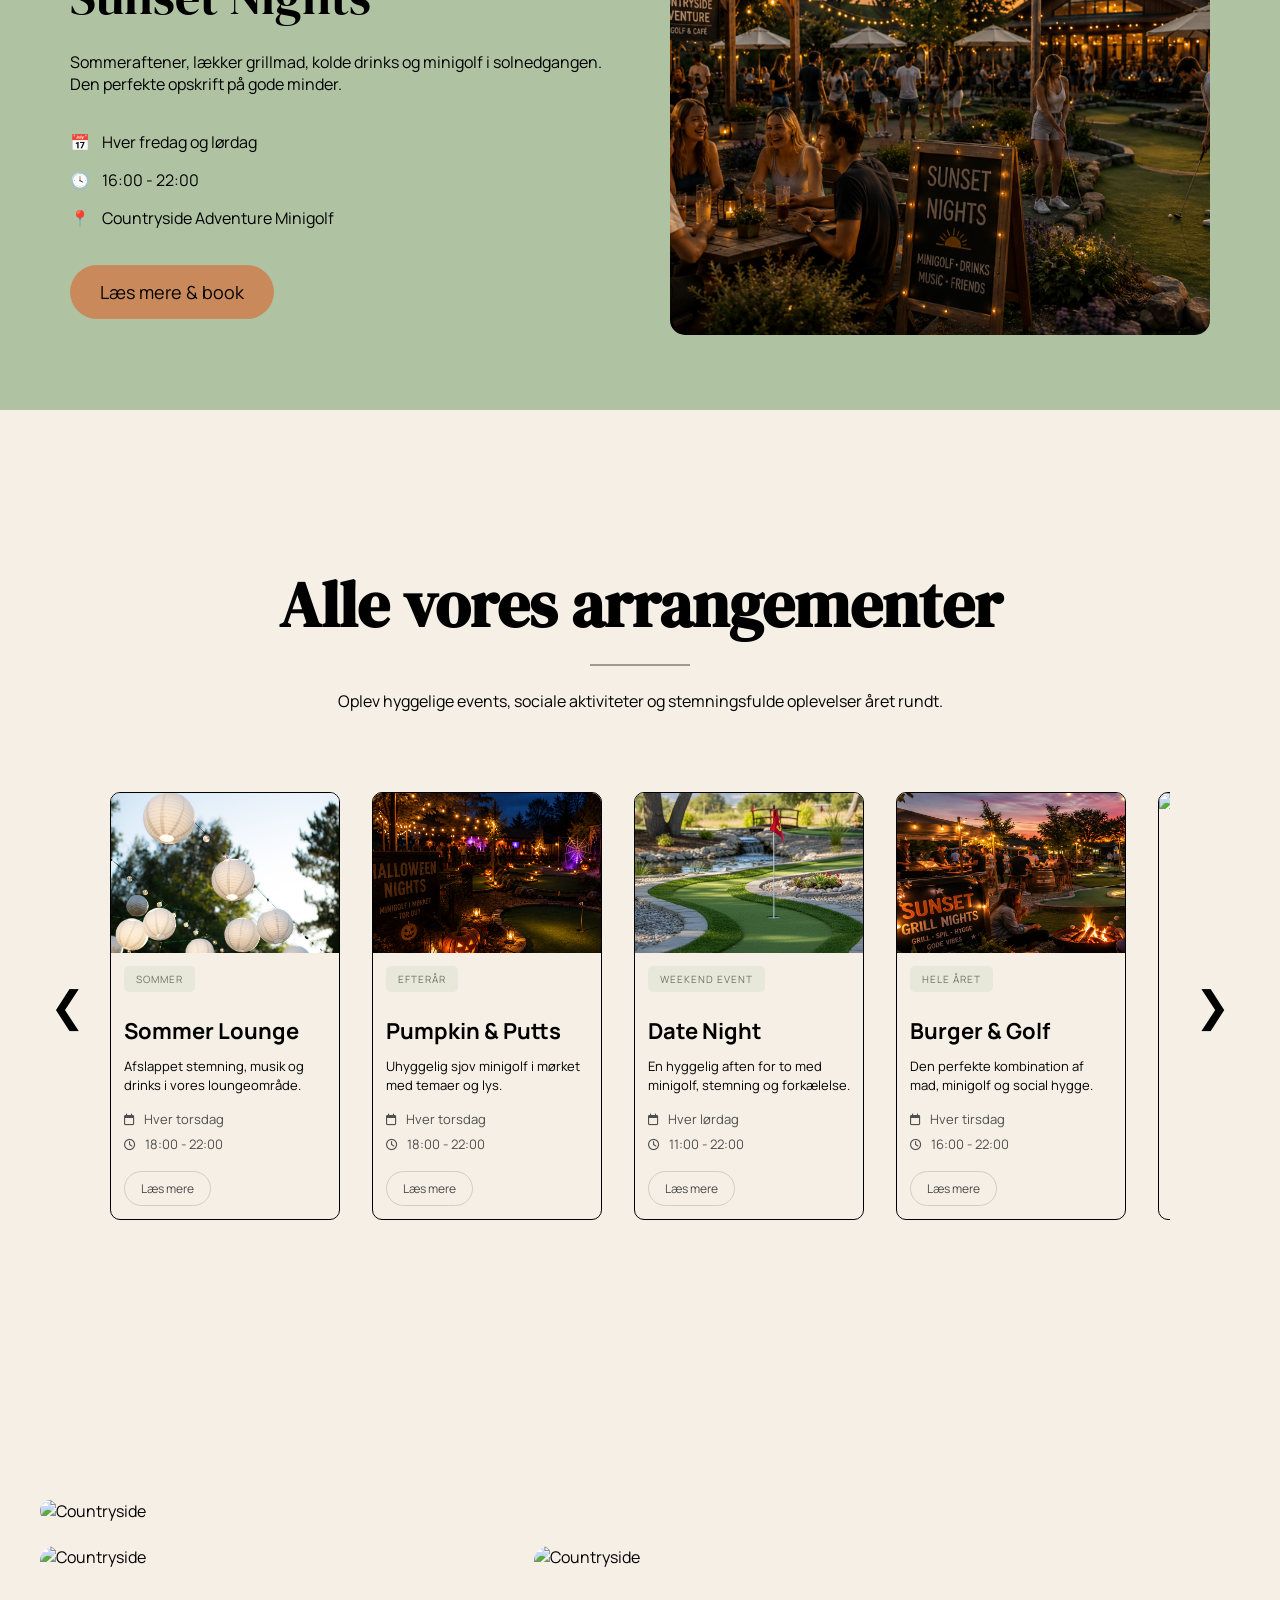
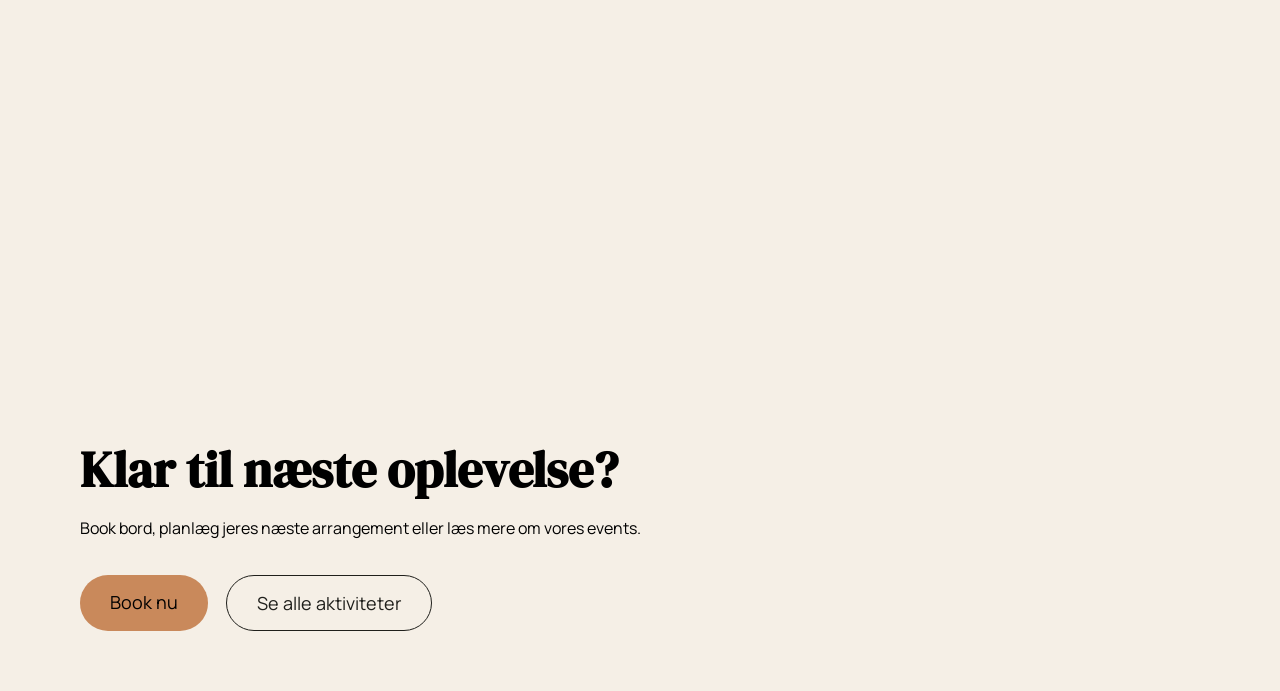
==== commit 13e0d2ec: "fikset problem i js" ====
--- a/arrangementer.html
+++ b/arrangementer.html
@@ -396,7 +396,7 @@
 
 </section>
 
-<script src="arrangementer-slider.js"></script>
+<script src="js.js"></script>
 
 </body>
 </html>
--- a/style.css
+++ b/style.css
@@ -2546,6 +2546,10 @@
     display:none;
 }
 
+.event-grid{
+    overflow-y:hidden;
+}
+
 /* PIL KNAPPER */
 
 .slider-btn{
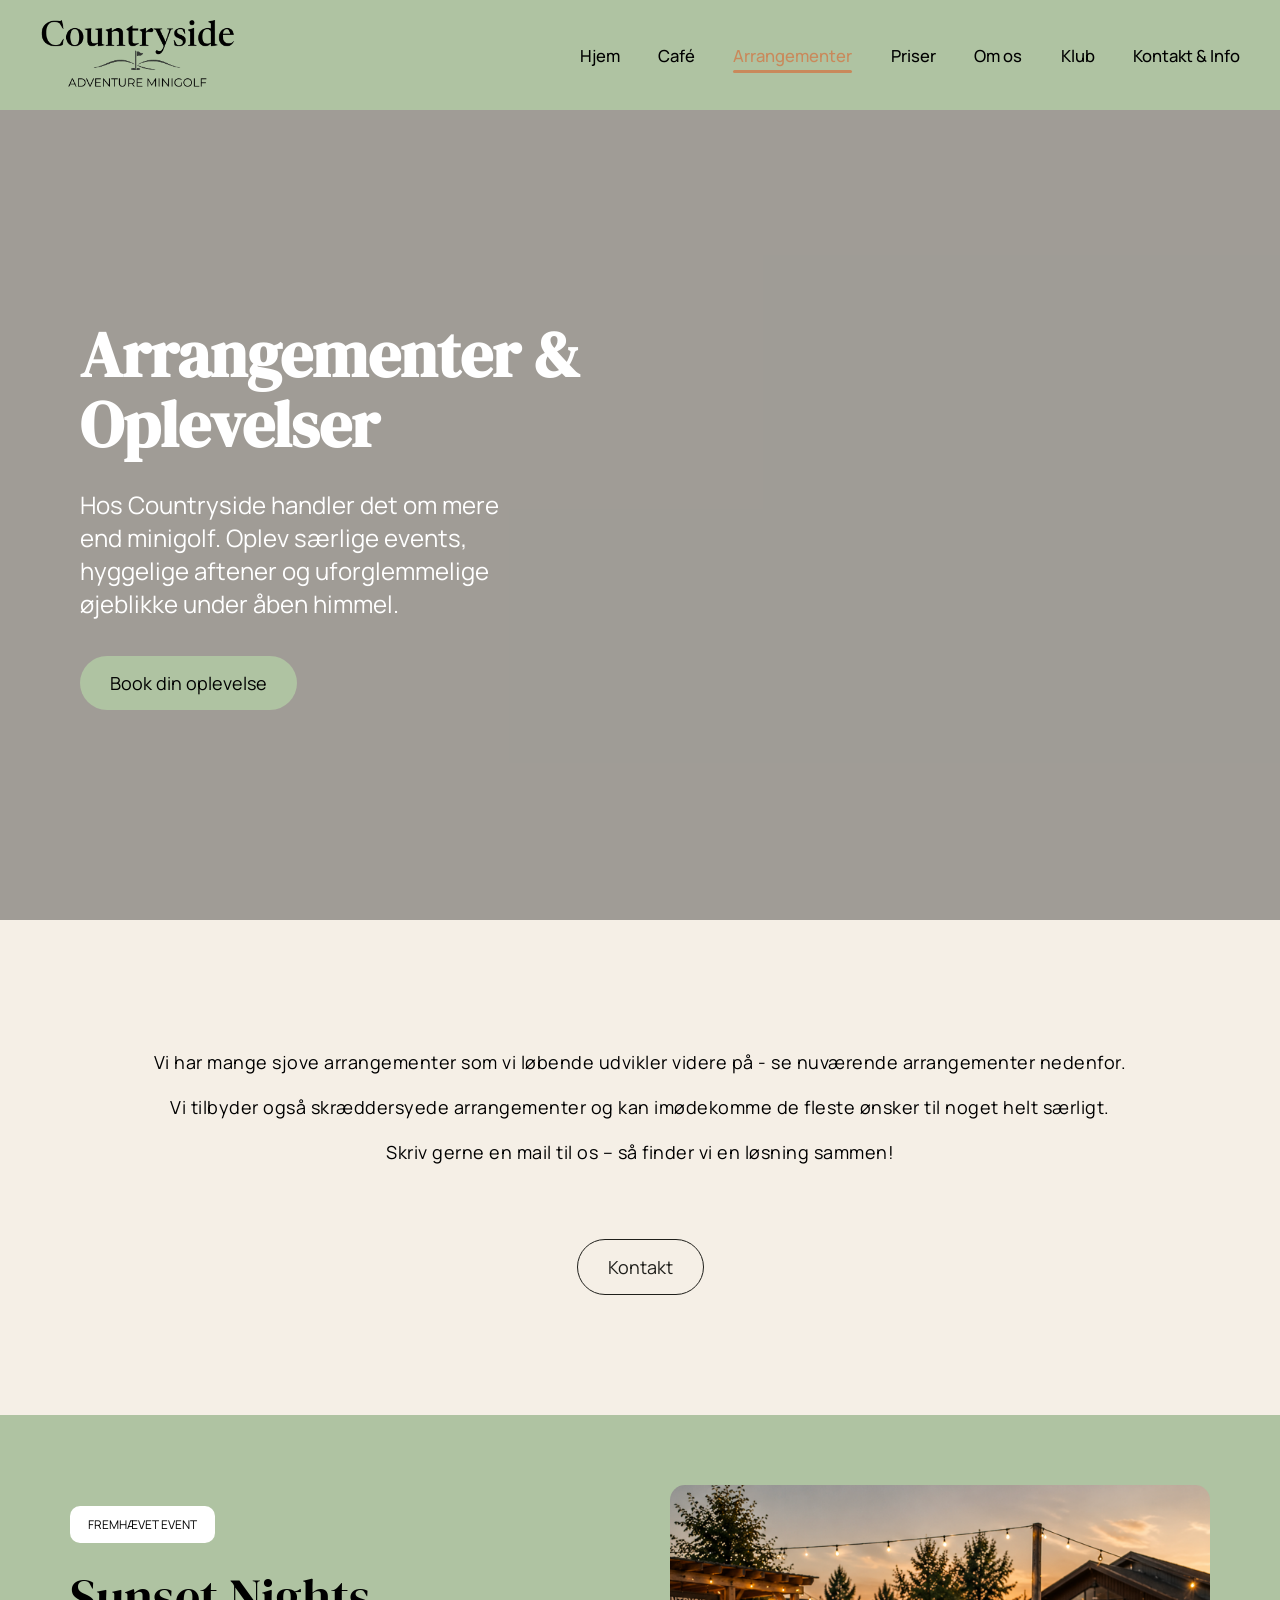
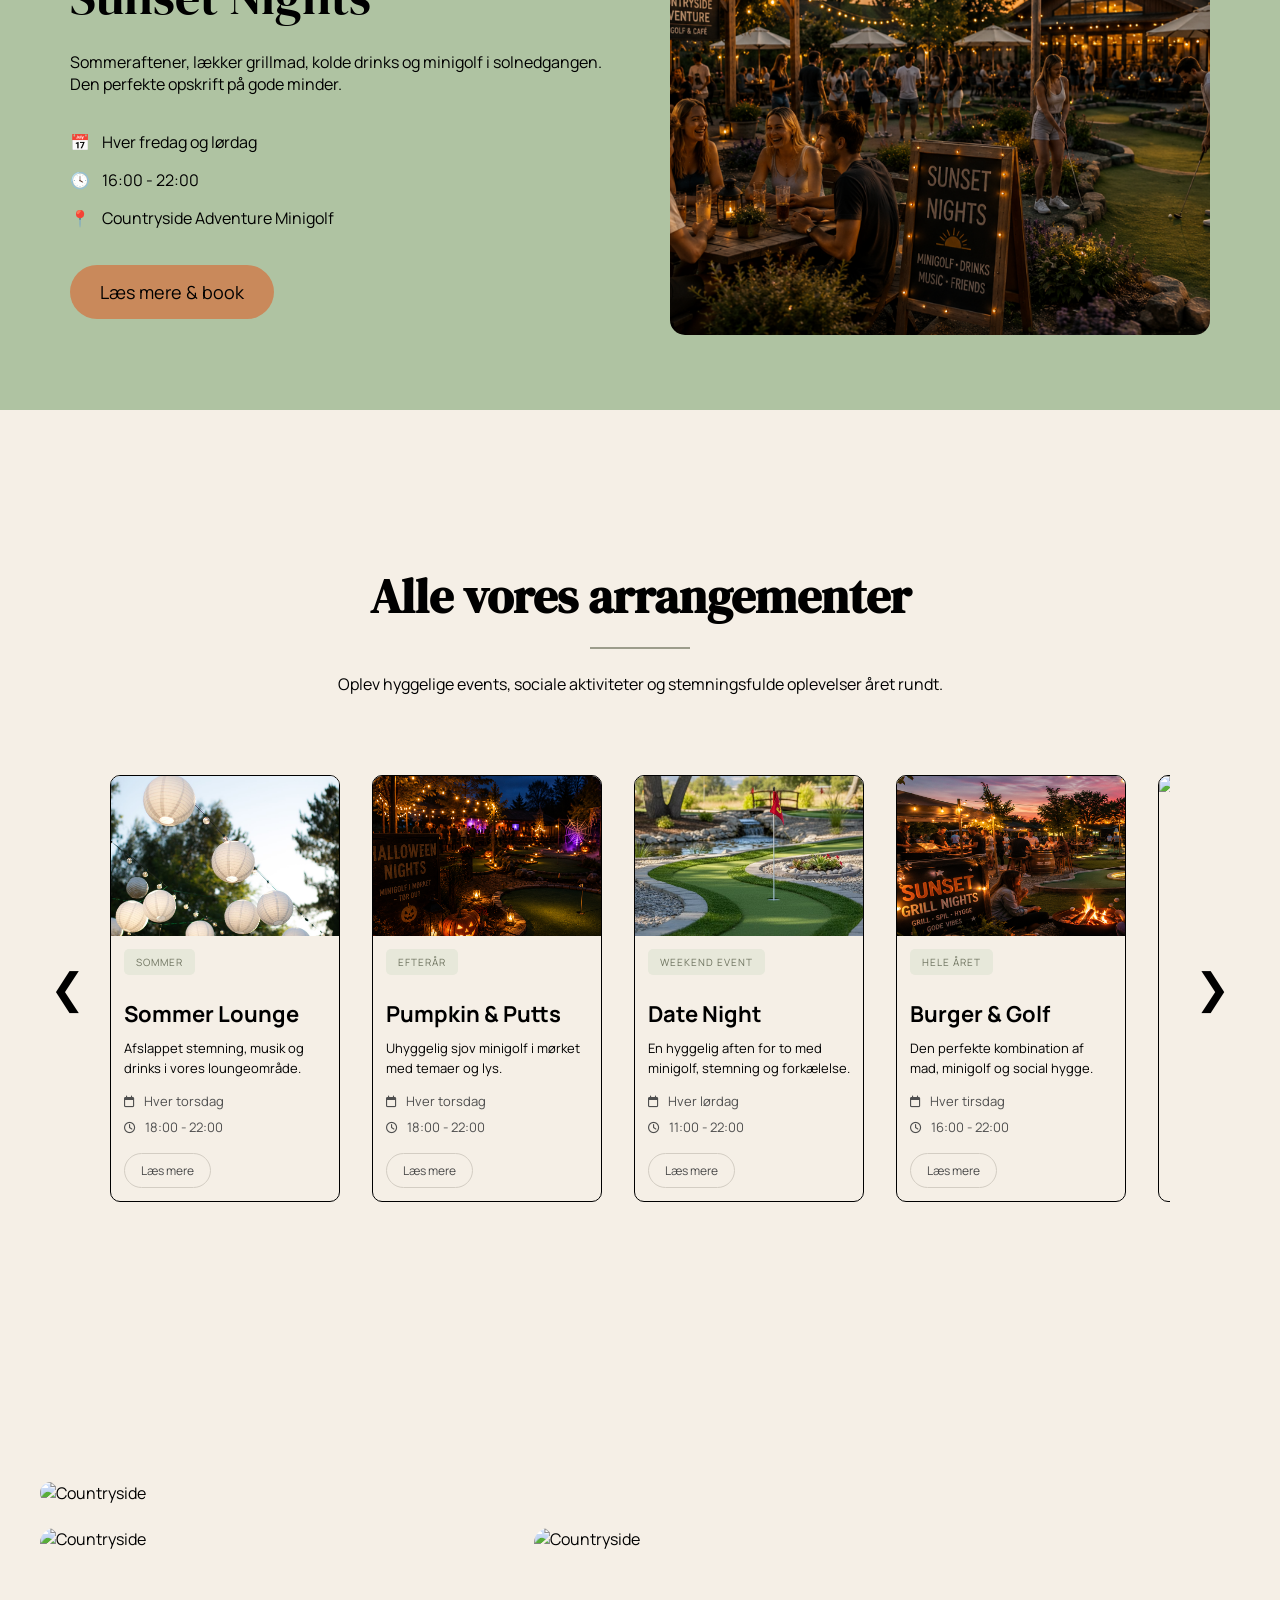
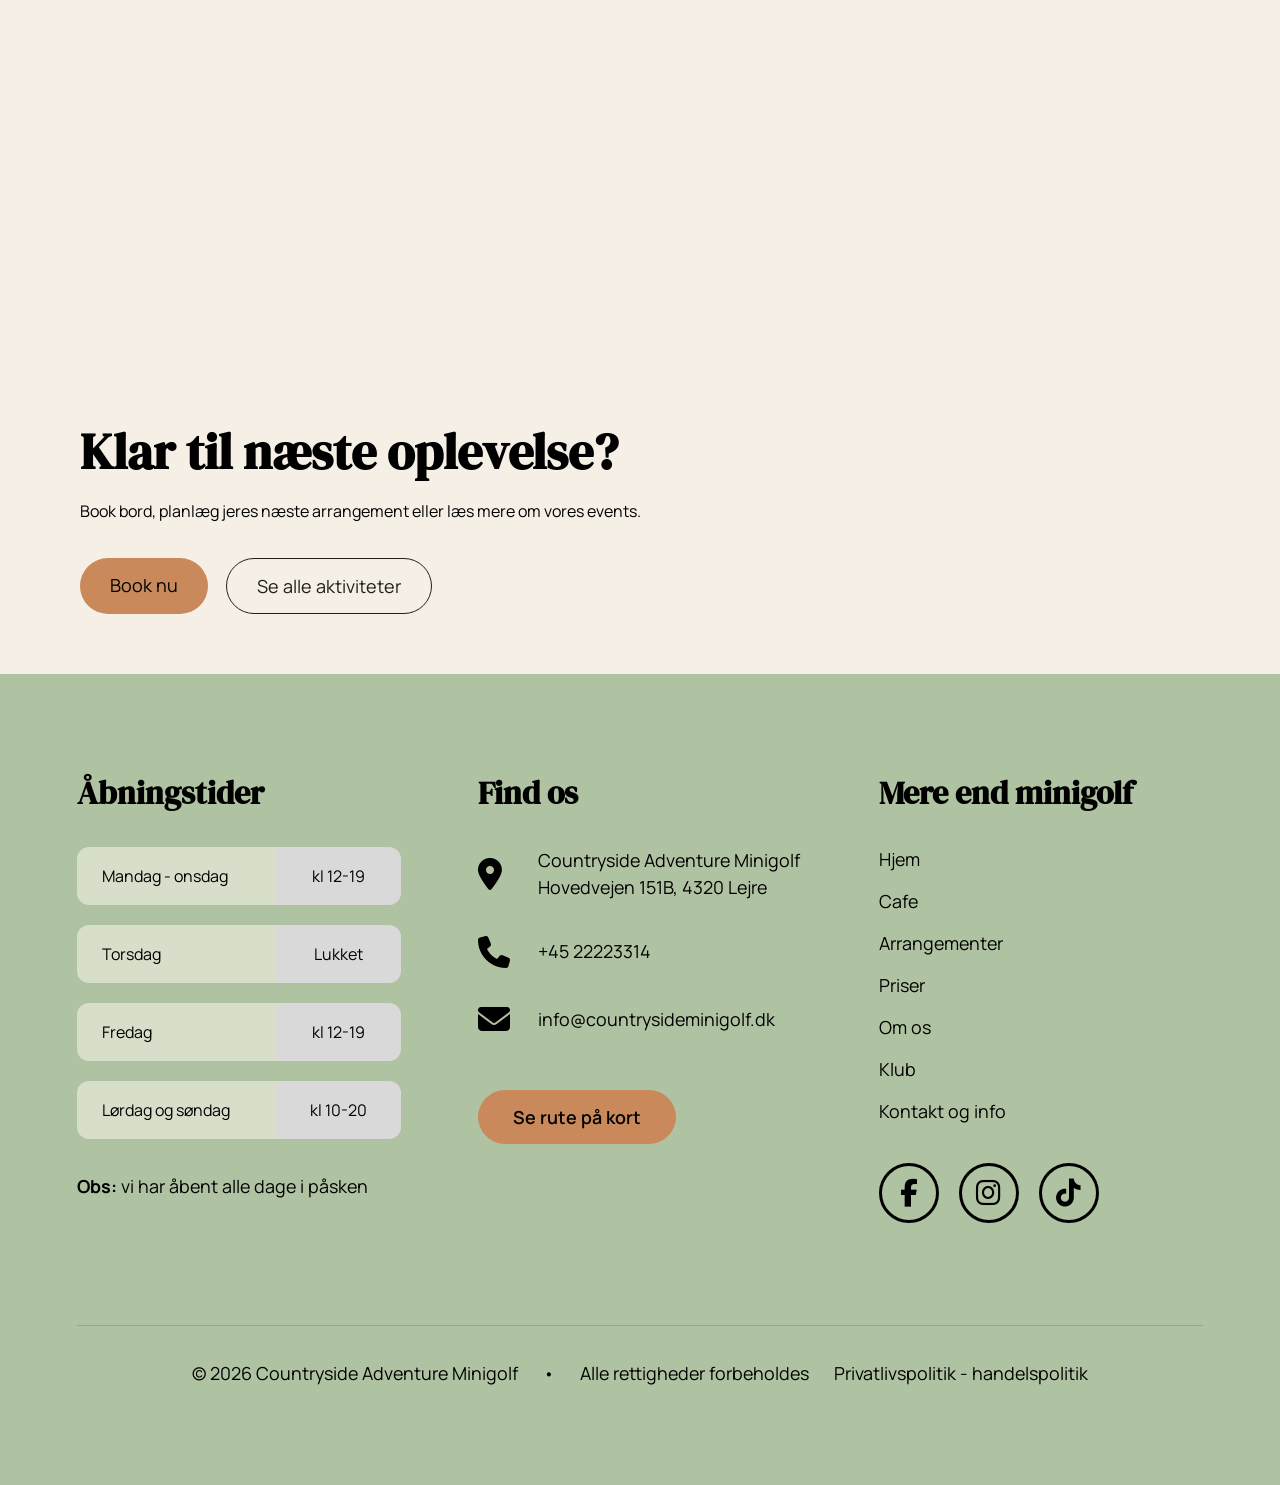
==== commit 6fd0b981: "sat footer ind på arrangementer.html" ====
--- a/arrangementer.html
+++ b/arrangementer.html
@@ -396,6 +396,158 @@
 
 </section>
 
+
+
+<!-- FOOTER -->
+<footer class="footer">
+
+    <div class="footer-top">
+
+        <!-- ÅBNINGSTIDER -->
+        <div class="footer-column">
+
+            <h3>Åbningstider</h3>
+
+            <div class="footer-hours">
+
+                <div class="footer-row">
+
+                    <div class="footer-day">Mandag - onsdag</div>
+                    <div class="footer-time">kl 12-19</div>
+
+                </div>
+
+                <div class="footer-row">
+
+                    <div class="footer-day">Torsdag</div>
+                    <div class="footer-time">Lukket</div>
+
+                </div>
+
+                <div class="footer-row">
+
+                    <div class="footer-day">Fredag</div>
+                    <div class="footer-time">kl 12-19</div>
+
+                </div>
+
+                <div class="footer-row">
+
+                    <div class="footer-day">Lørdag og søndag</div>
+                    <div class="footer-time">kl 10-20</div>
+
+                </div>
+
+            </div>
+
+            <p class="footer-note">
+
+                <strong>Obs:</strong> vi har åbent alle dage i påsken
+
+            </p>
+
+        </div>
+
+
+        <!-- FIND OS -->
+        <div class="footer-column">
+
+            <h3>Find os</h3>
+
+            <div class="footer-contact-item">
+
+                <i class="fa-solid fa-location-dot"></i>
+
+                <p>
+                    Countryside Adventure Minigolf<br>
+                    Hovedvejen 151B, 4320 Lejre
+                </p>
+
+            </div>
+
+            <div class="footer-contact-item">
+
+                <i class="fa-solid fa-phone"></i>
+
+                <p>+45 22223314</p>
+
+            </div>
+
+            <div class="footer-contact-item">
+
+                <i class="fa-solid fa-envelope"></i>
+
+                <a href="mailto:info@countrysideminigolf.dk">
+                    info@countrysideminigolf.dk
+                </a>
+
+            </div>
+
+            <a href="https://maps.google.com/?q=Hovedvejen+151B+4320+Lejre"
+               target="_blank"
+               class="footer-btn">
+
+                Se rute på kort
+
+            </a>
+
+        </div>
+
+
+        <!-- LINKS -->
+        <div class="footer-column">
+
+            <h3>Mere end minigolf</h3>
+
+            <ul class="footer-links">
+
+                <li><a href="#">Hjem</a></li>
+                <li><a href="#">Cafe</a></li>
+                <li><a href="#">Arrangementer</a></li>
+                <li><a href="#">Priser</a></li>
+                <li><a href="#">Om os</a></li>
+                <li><a href="#">Klub</a></li>
+                <li><a href="#">Kontakt og info</a></li>
+
+            </ul>
+
+            <div class="social-icons">
+
+                <a href="https://www.facebook.com/profile.php?id=61574592312539" target="_blank">
+                    <i class="fa-brands fa-facebook-f"></i>
+                </a>
+
+                <a href="#" target="_blank">
+                    <i class="fa-brands fa-instagram"></i>
+                </a>
+
+                <a href="#" target="_blank">
+                    <i class="fa-brands fa-tiktok"></i>
+                </a>
+
+            </div>
+
+        </div>
+
+    </div>
+
+
+    <!-- BUND -->
+
+    <div class="footer-bottom">
+
+        <p>© 2026 Countryside Adventure Minigolf</p>
+
+        <p>•</p>
+
+        <p>Alle rettigheder forbeholdes</p>
+
+        <p>Privatlivspolitik - handelspolitik</p>
+
+    </div>
+
+</footer>
+
 <script src="js.js"></script>
 
 </body>
--- a/style.css
+++ b/style.css
@@ -2301,10 +2301,6 @@
 
 .hero h1{
 
-    font-size:65px;
-
-    line-height:1.20;
-
     margin-bottom:28px;
 }
 
@@ -2502,8 +2498,6 @@
 }
 
 .section-title h2{
-
-    font-size:64px;
 }
 
 .section-title h2::after{
